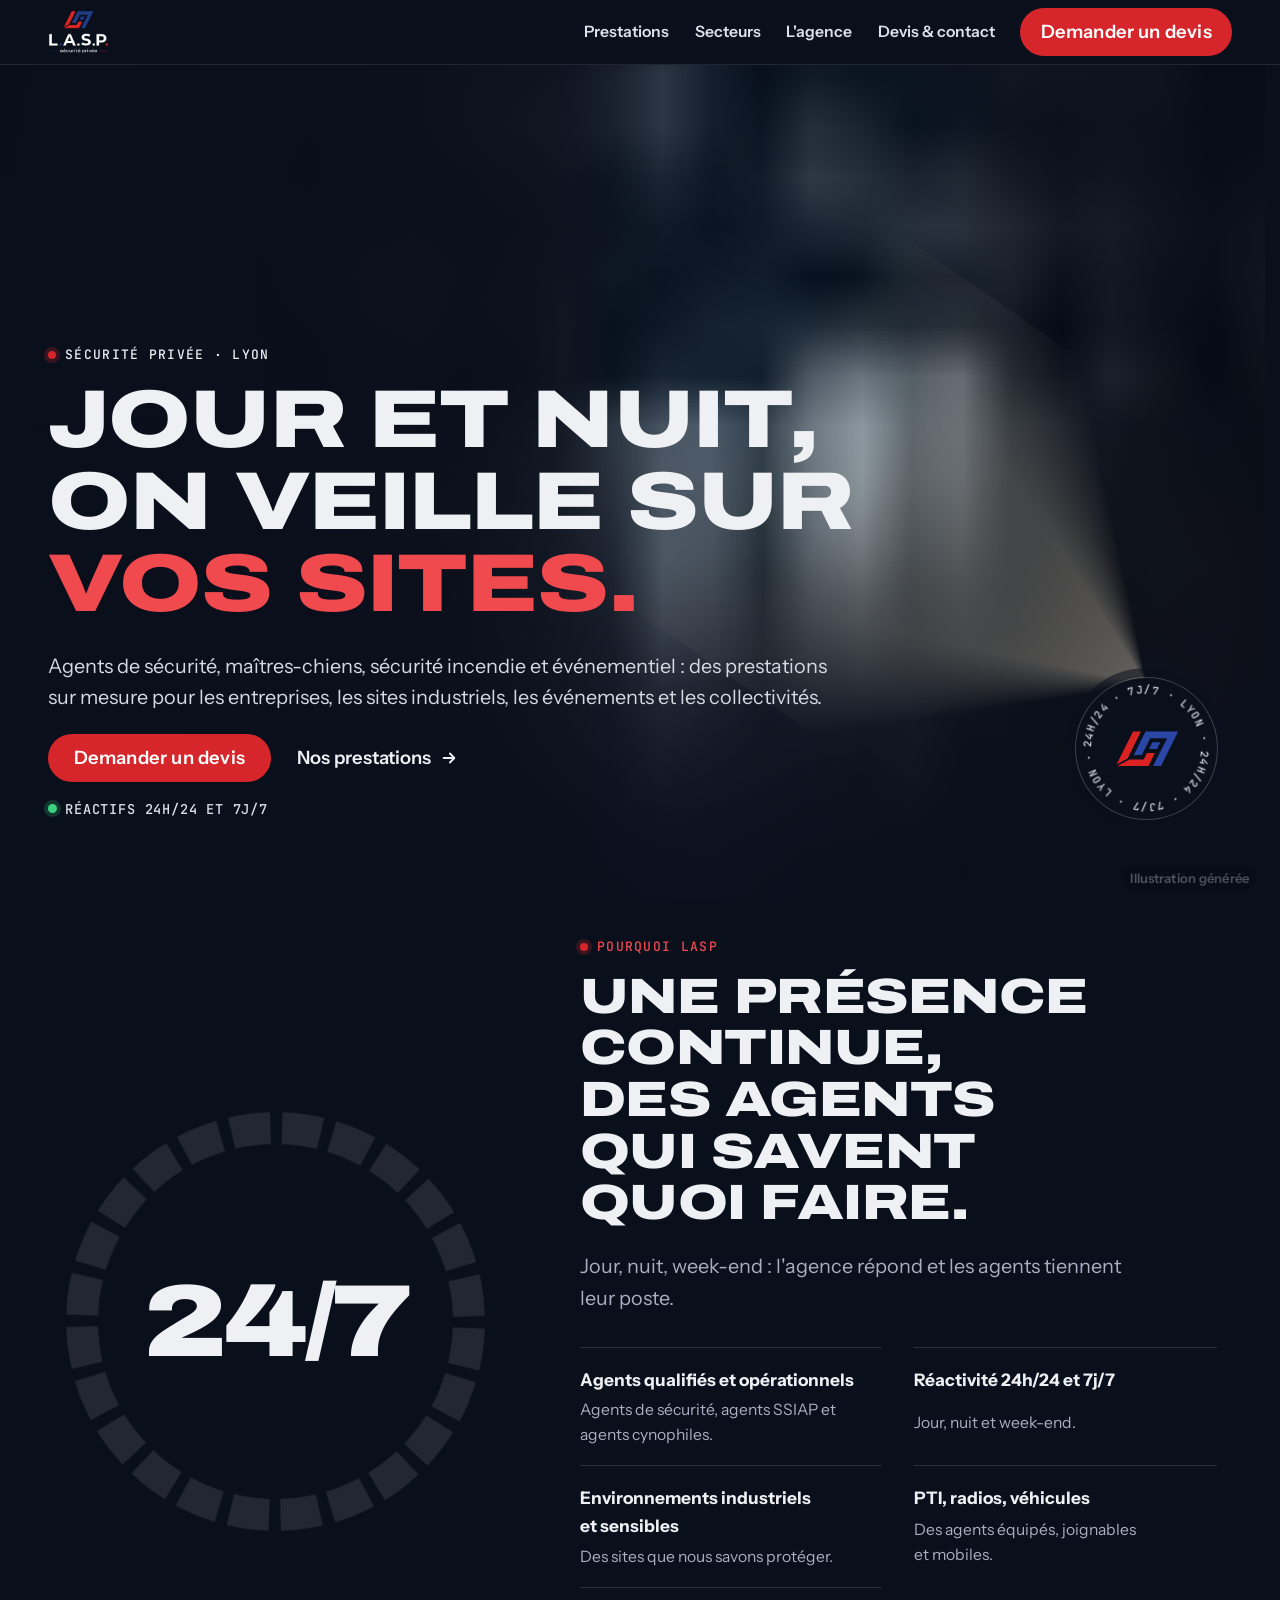
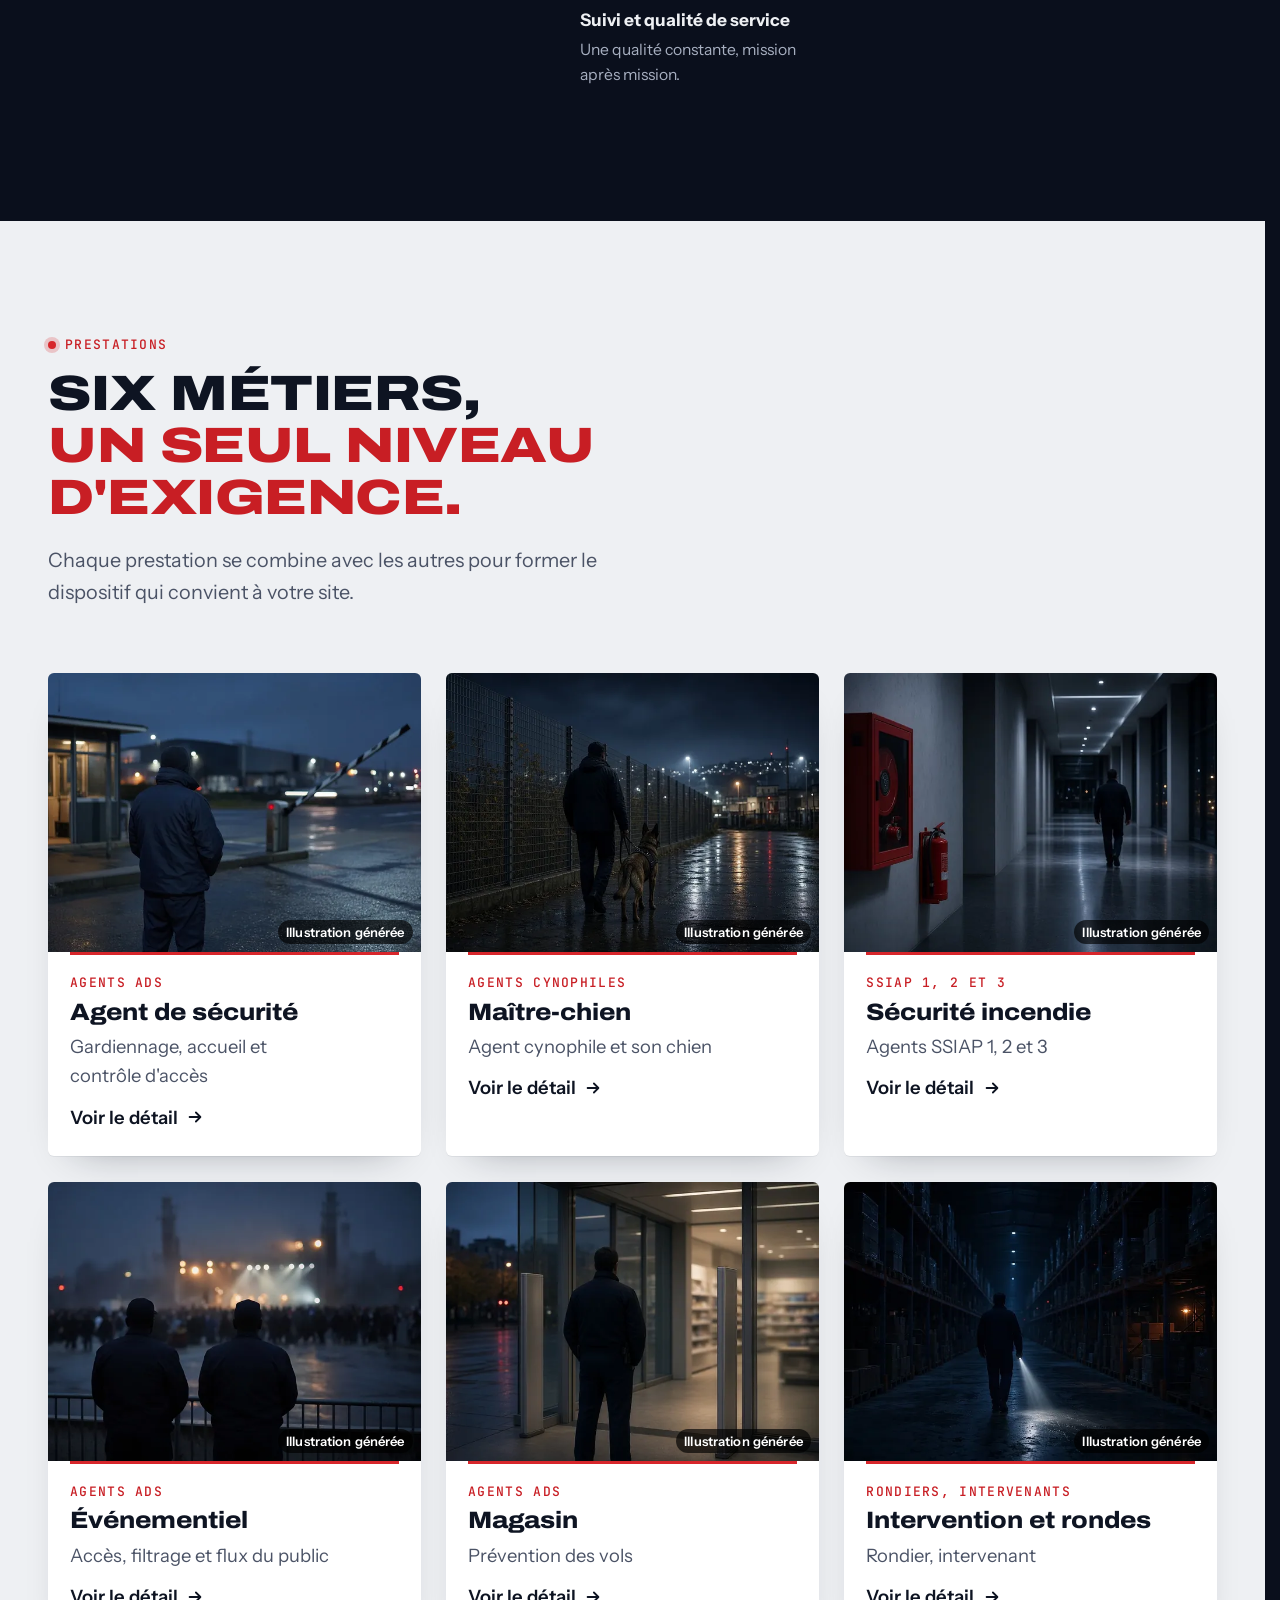
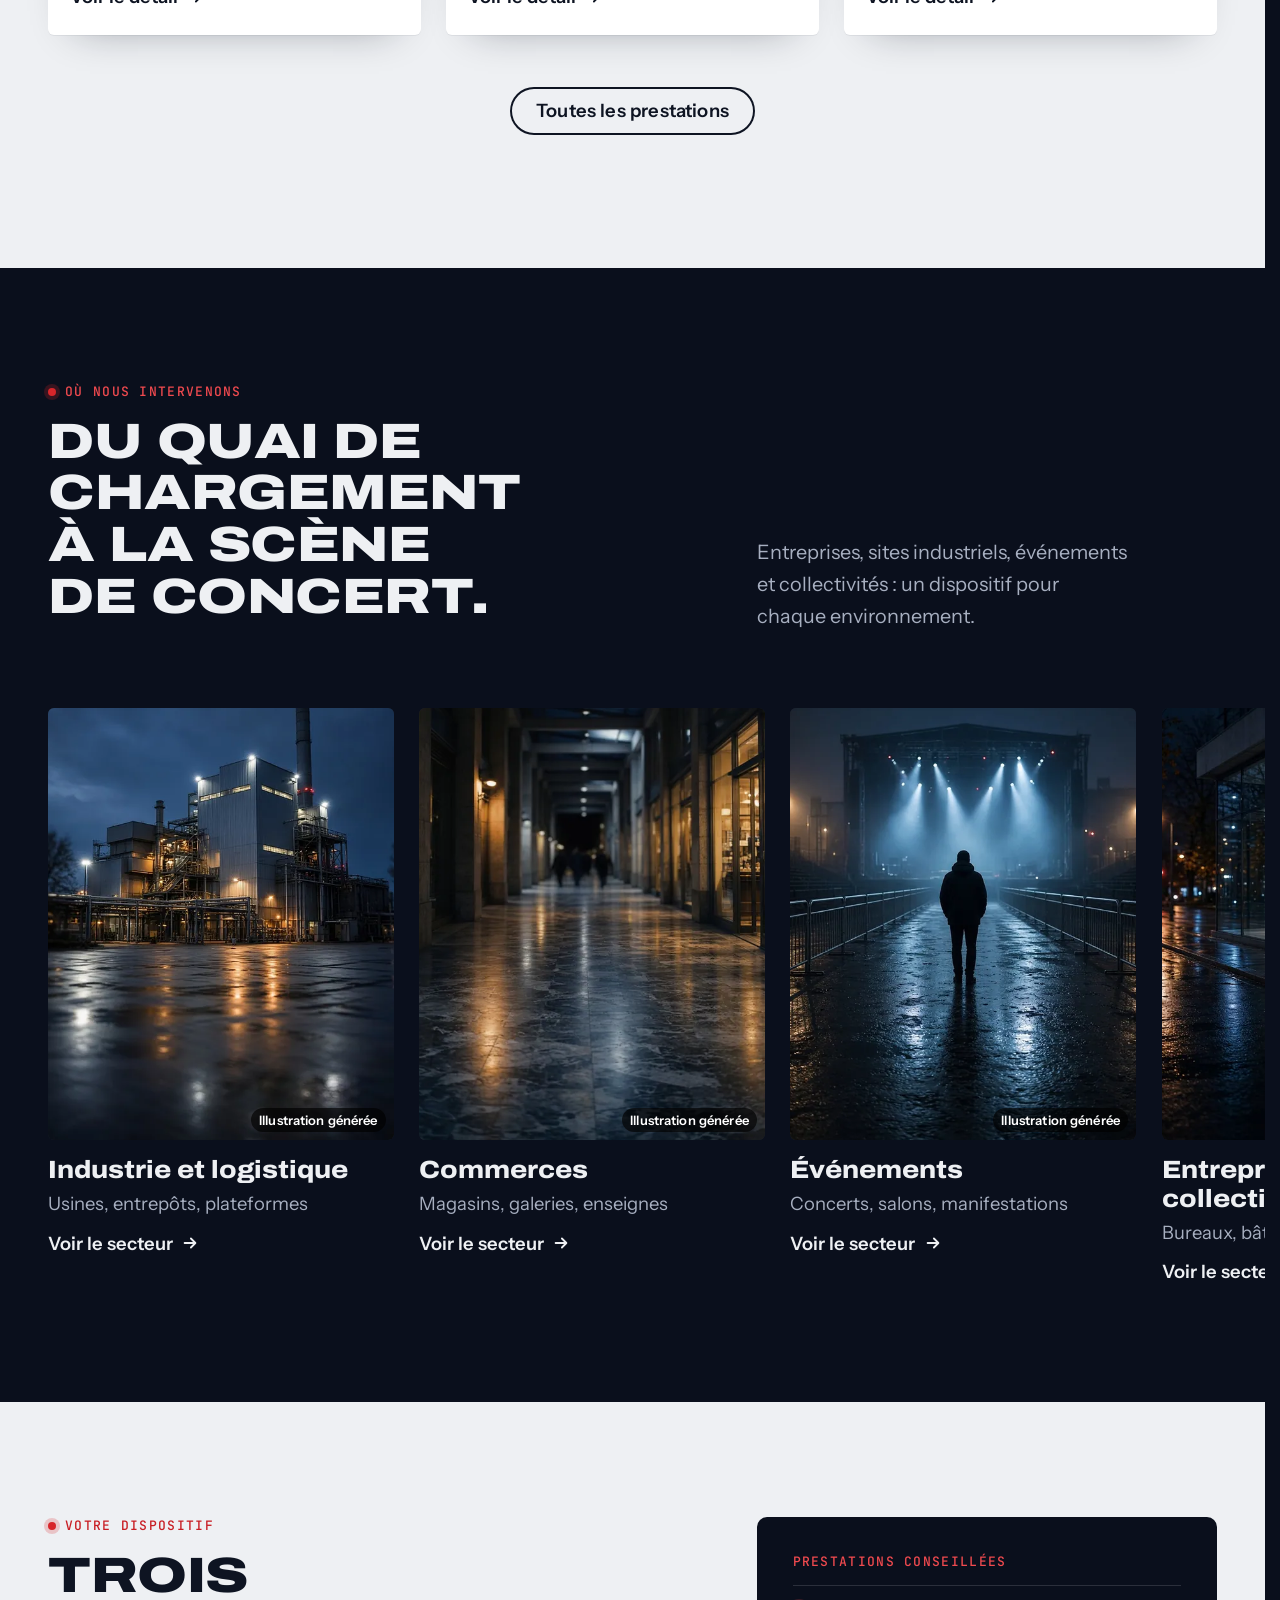
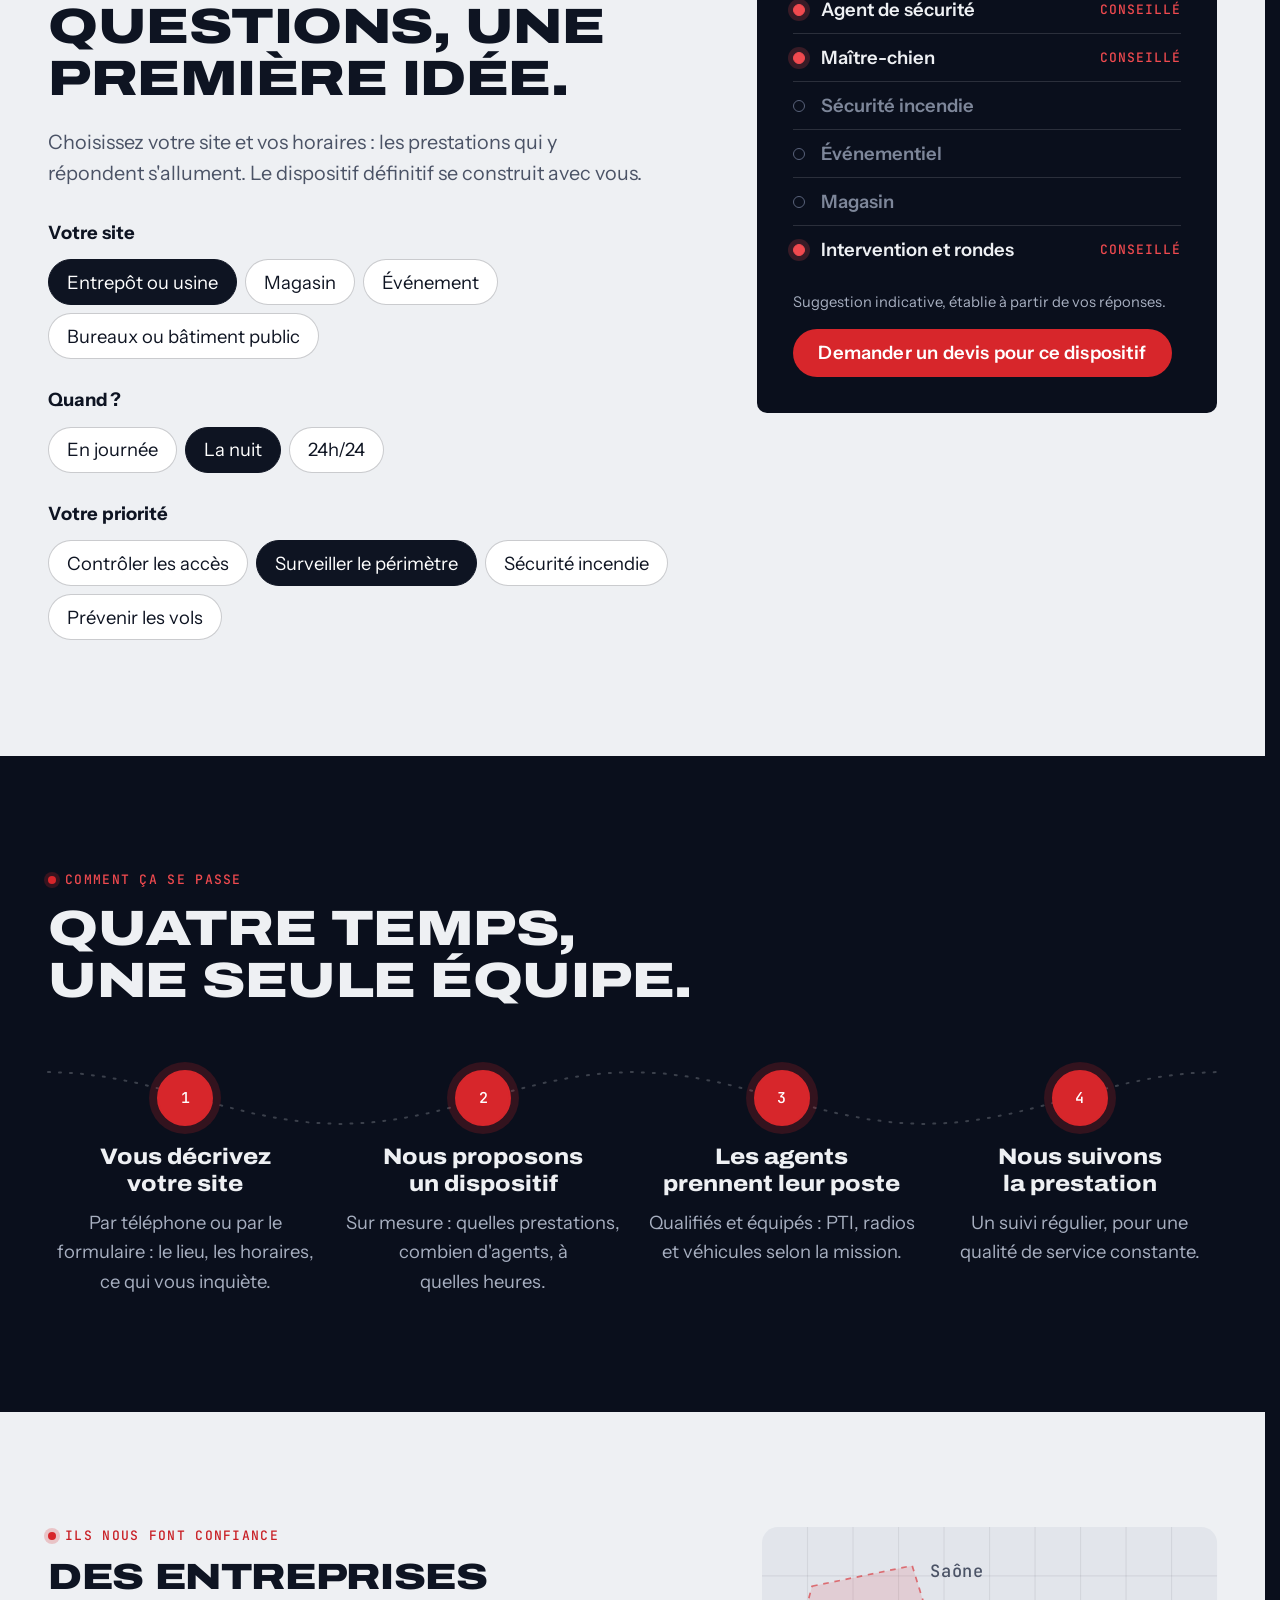
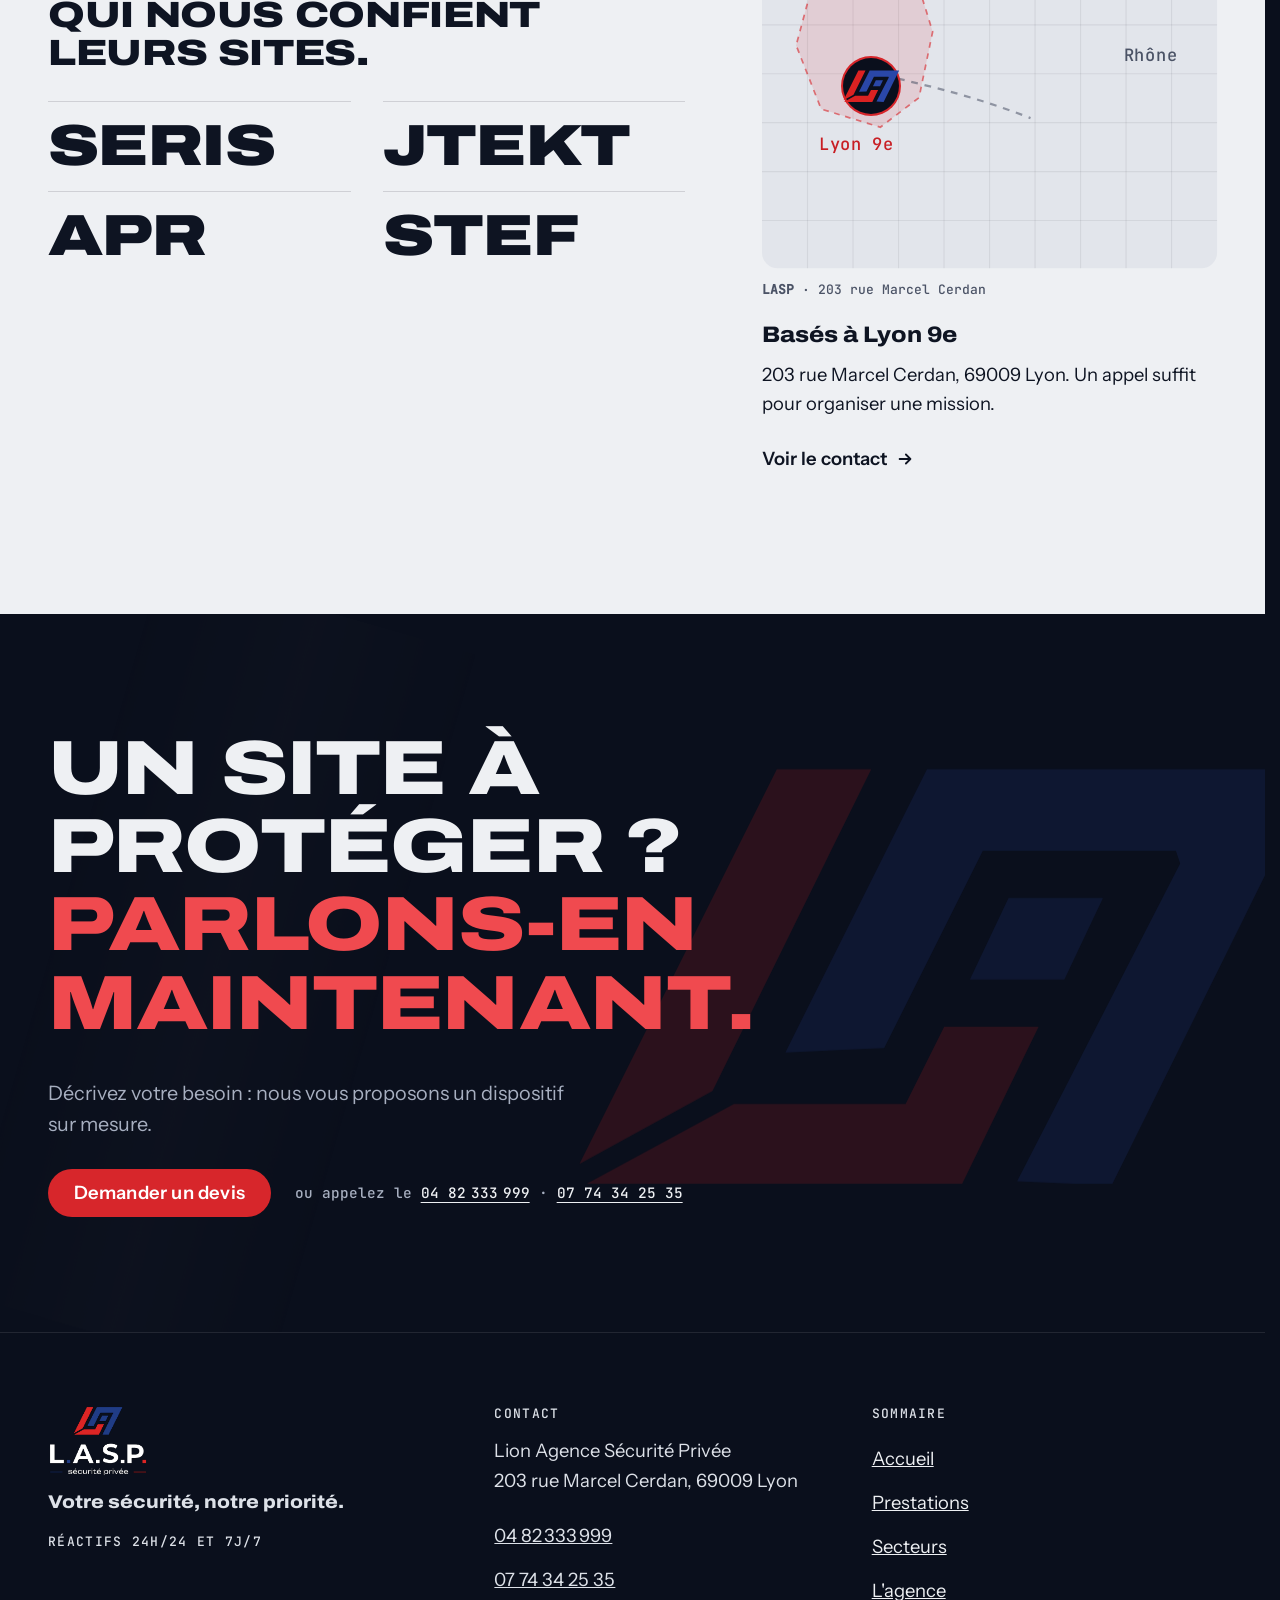
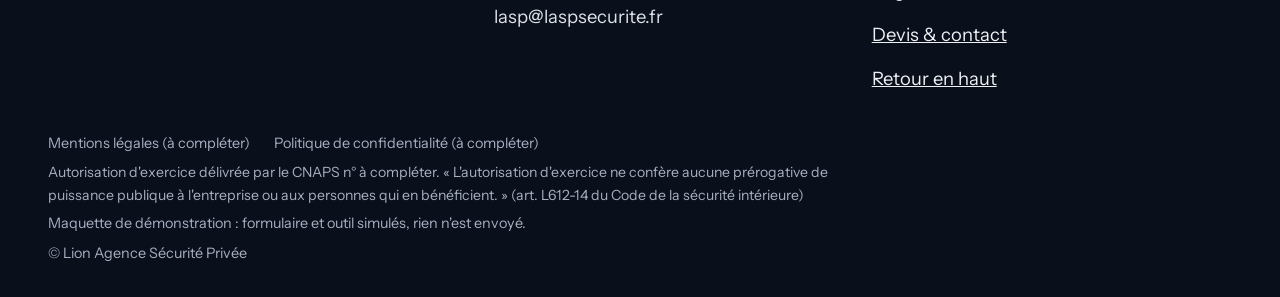
==== index.html @ 8fbbd464 "Maquette LASP Securite v1" ====
<!doctype html>
<html lang="fr" data-v="1">
<head>
<meta charset="utf-8">
<meta name="viewport" content="width=device-width, initial-scale=1, viewport-fit=cover">
<title>LASP Sécurité · Sécurité privée à Lyon, 24h/24</title>
<meta name="description" content="Lion Agence Sécurité Privée : agents de sécurité, maîtres-chiens, sécurité incendie SSIAP, événementiel, magasins, rondes et interventions à Lyon, 24h/24 et 7j/7.">
<meta name="robots" content="noindex, nofollow">
<link rel="canonical" href="https://lasp-securite-maquette.vercel.app/">
<style>:root{--fond:#0A0F1C;--texte:#EEF0F3;--voile-fond:#0A0F1C;--ouverture-fond:#0A0F1C;--menu-fond:#0A0F1C}:root { --entete-h: 72px; --barres-h: 0px; } html { background: var(--fond); color: var(--texte); scrollbar-gutter: stable; } body { margin: 0; background: var(--fond); } html.js:not(.secours):not([data-arrivee="retour"]) [data-anime] { opacity: 0; } html.js:not(.secours):not([data-arrivee="retour"]) [data-anime].vu { opacity: 1; } [data-voile] { position: fixed; inset: 0; z-index: 900; background: var(--voile-fond); transform: translateY(100%); visibility: hidden; pointer-events: none; } html[data-arrivee="voile"]:not(.voile-leve):not(.secours) [data-voile] { transform: none; visibility: visible; } html.secours [data-voile] { visibility: hidden !important; } .ouverture-panneau { position: fixed; inset: 0; z-index: 850; display: none; place-content: center; justify-items: center; background: var(--ouverture-fond, var(--voile-fond)); color: var(--fond); text-align: center; } html.js[data-arrivee="intro"]:not(.secours):not(.intro-finie) .ouverture-panneau { display: grid; } html.defilement-bloque, html.defilement-bloque body, html.js[data-arrivee="intro"]:not(.secours):not(.intro-finie), html.js[data-arrivee="intro"]:not(.secours):not(.intro-finie) body, html[data-arrivee="voile"]:not(.voile-leve):not(.secours), html[data-arrivee="voile"]:not(.voile-leve):not(.secours) body { overflow: hidden; } html.js[data-arrivee="intro"]:not(.secours):not(.intro-finie) { background-color: var(--ouverture-fond, var(--voile-fond)); } html[data-arrivee="voile"]:not(.voile-leve):not(.secours) { background-color: var(--voile-fond); }</style>
<script>(function () {
var d = document.documentElement, ss = null, ls = null;
try { ss = window.sessionStorage; ls = window.localStorage; } catch (e) {}
d.classList.add('js');
var nav = performance.getEntriesByType ? performance.getEntriesByType('navigation')[0] : null;
var type = nav ? nav.type : 'navigate';
var depart = null;
try { depart = JSON.parse(ss.getItem('socle:depart') || 'null'); ss.removeItem('socle:depart'); } catch (e) {}
if (depart && !(Date.now() - depart.t < 15000)) depart = null;
var mode = type === 'back_forward' ? 'retour' : type === 'reload' ? 'intro' : depart ? 'voile' : 'intro';
d.setAttribute('data-arrivee', mode);
if (mode === 'voile' && depart.couleur) d.style.setProperty('--voile-fond', depart.couleur);
if (type === 'reload' && 'scrollRestoration' in history) {
history.scrollRestoration = 'manual';
}
try {
var choisie = ls && ls.getItem('socle:langue');
var langue = (d.lang || '').slice(0, 2);
if (choisie && choisie !== langue && type === 'navigate' && !depart) {
var alt = document.querySelector('link[rel="alternate"][hreflang="' + choisie + '"]');
if (alt) location.replace(new URL(alt.href).pathname + location.search + location.hash);
}
} catch (e) {}
setTimeout(function () { if (!d.classList.contains('demarre')) d.classList.add('secours'); }, 2000);
})();</script>
<link rel="preload" href="/assets/fonts/archivo-titres.woff2" as="font" type="font/woff2" crossorigin>
<link rel="preload" href="/assets/fonts/instrument-sans.woff2" as="font" type="font/woff2" crossorigin>
<link rel="stylesheet" href="/assets/css/socle.css?v=1">
<link rel="stylesheet" href="/assets/css/site.css?v=1">
<link rel="modulepreload" href="/assets/js/site.js?v=1">
<link rel="modulepreload" href="/assets/js/socle/index.js?v=1">
<script src="/assets/vendor/gsap.min.js" defer></script>
<script src="/assets/vendor/ScrollTrigger.min.js" defer></script>
<script src="/assets/vendor/SplitText.min.js" defer></script>
<script type="module" src="/assets/js/site.js?v=1"></script>
<meta name="theme-color" content="#0A0F1C">
<link rel="icon" href="/assets/images/favicon.svg" type="image/svg+xml">
<link rel="apple-touch-icon" href="/assets/images/apple-touch-icon.png">
<meta property="og:type" content="website">
<meta property="og:site_name" content="LASP Sécurité">
<meta property="og:locale" content="fr_FR">
<meta property="og:title" content="LASP Sécurité · Sécurité privée à Lyon, 24h/24">
<meta property="og:description" content="Lion Agence Sécurité Privée : agents de sécurité, maîtres-chiens, sécurité incendie SSIAP, événementiel, magasins, rondes et interventions à Lyon, 24h/24 et 7j/7.">
<meta property="og:url" content="https://lasp-securite-maquette.vercel.app/">
<meta property="og:image" content="https://lasp-securite-maquette.vercel.app/assets/partage/accueil-fr.jpg">
<meta property="og:image:width" content="1200">
<meta property="og:image:height" content="630">
<meta property="og:image:alt" content="LASP Sécurité : jour et nuit, on veille sur vos sites">
<meta name="twitter:card" content="summary_large_image">
<script type="application/ld+json">{"@context":"https://schema.org","@type":"LocalBusiness","additionalType":"https://schema.org/ProfessionalService","name":"Lion Agence Sécurité Privée (LASP)","url":"https://lasp-securite-maquette.vercel.app/","telephone":["+33482333999","+33774342535"],"email":"lasp@laspsecurite.fr","address":{"@type":"PostalAddress","streetAddress":"203 rue Marcel Cerdan","postalCode":"69009","addressLocality":"Lyon","addressCountry":"FR"},"areaServed":"Lyon","slogan":"Votre sécurité, notre priorité.","description":"Sécurité privée à Lyon : agents de sécurité, maîtres-chiens, sécurité incendie SSIAP, événementiel, prévention des vols en magasin, rondes et interventions, 24h/24 et 7j/7."}</script>
</head>
<body id="haut">
<div data-voile data-forme="iris" aria-hidden="true"><div class="voile-contenu"><svg class="monogramme voile-mono" viewBox="0 0 173 98" aria-hidden="true" focusable="false"><path class="mono-l" fill="#DB2222" d="M108.5 61.5 L86.5 61.5 L77.5 79.5 L37.5 79.5 L2.5 98.5 L90.5 98.5 Z M69.5 1.5 L47.5 1.5 L1.5 93.5 L32.5 76.5 Z"/><path class="mono-a" fill="#2A47A8" d="M101.5 31.5 L92.5 50.5 L114.5 50.5 L123.5 31.5 Z M173.5 1.5 L82.5 1.5 L49.5 67.5 L72.5 66.5 L95.5 20.5 L140.5 20.5 L141.5 23.5 L103.5 97.5 L125.5 98.5 Z"/></svg><span data-voile-libelle>Accueil</span></div></div>
<div class="ouverture-panneau" data-ouverture aria-hidden="true">
  <div class="ouverture-objet" data-ouverture-objet><svg class="monogramme ouverture-mono" viewBox="0 0 173 98" aria-hidden="true" focusable="false"><path class="mono-l" fill="#DB2222" d="M108.5 61.5 L86.5 61.5 L77.5 79.5 L37.5 79.5 L2.5 98.5 L90.5 98.5 Z M69.5 1.5 L47.5 1.5 L1.5 93.5 L32.5 76.5 Z"/><path class="mono-a" fill="#2A47A8" d="M101.5 31.5 L92.5 50.5 L114.5 50.5 L123.5 31.5 Z M173.5 1.5 L82.5 1.5 L49.5 67.5 L72.5 66.5 L95.5 20.5 L140.5 20.5 L141.5 23.5 L103.5 97.5 L125.5 98.5 Z"/></svg></div>
  <span class="ouverture-trait"></span>
  <p class="ouverture-ligne">Lion Agence Sécurité Privée</p>
</div>
<a class="evitement" href="#contenu">Aller au contenu</a>
<header data-entete>
  <div class="entete-rangee">
    <a class="entete-logo" href="/" data-libelle="Accueil" aria-current="page">
      <img src="/assets/images/logo-lasp.png" alt="" width="61" height="44"><span class="visuellement-cache">LASP Sécurité, retour à l&#39;accueil</span>
    </a>
    <nav data-nav aria-label="Navigation principale">
      <ul><li><a href="/prestations" data-libelle="Prestations">Prestations</a></li><li><a href="/secteurs" data-libelle="Secteurs">Secteurs</a></li><li><a href="/agence" data-libelle="L&#39;agence">L&#39;agence</a></li><li><a href="/devis" data-libelle="Devis &amp; contact">Devis &amp; contact</a></li></ul>
    </nav>
    <div class="entete-actions">
      <a class="bouton" href="/devis" data-libelle="Devis &amp; contact">Demander un devis</a>
      <button type="button" data-menu-bouton aria-controls="menu" aria-expanded="false" data-libelle-ouvrir="Menu" data-libelle-fermer="Fermer"><span data-libelle-bouton>Menu</span></button>
      <a class="menu-sansjs" href="#menu" data-menu-lien>Menu</a>
    </div>
  </div>
</header>
<script>/* Avant le premier affichage : rangées de la navigation (même règle que ajusterNav dans assets/js/socle/entete.js)
   et hauteur réelle de l'en-tête, pour que rien ne saute quand le JavaScript du site prend la main. */
(function () {
  var h = document.documentElement, u = document.querySelector('[data-nav] ul'), e = document.querySelector('[data-entete]');
  if (u) {
    var deborde = function () { return u.scrollWidth > u.clientWidth + 1; }, c = deborde();
    if (c && window.matchMedia('(min-width: 900px)').matches) {
      h.classList.add('nav-deux-rangees'); c = deborde();
      if (c) { h.classList.add('nav-deux-lignes'); var a = u.querySelector('a'); c = !a || u.getBoundingClientRect().height > a.getBoundingClientRect().height * 2.5; }
      if (c) h.classList.remove('nav-deux-rangees', 'nav-deux-lignes');
    }
    if (c) h.classList.add('nav-compacte');
  }
  if (e) h.style.setProperty('--entete-h', Math.round(e.getBoundingClientRect().height) + 'px');
})();</script>
<span id="menu-ferme" aria-hidden="true"></span>
<div id="menu" data-menu role="dialog" aria-modal="true" aria-label="Menu">
  <p class="menu-sansjs-fermer"><a href="#menu-ferme">Fermer</a></p>
  <ul><li style="--i:0"><a href="/" class="menu-lien" data-libelle="Accueil" aria-current="page">Accueil</a></li><li style="--i:1"><a href="/prestations" class="menu-lien" data-libelle="Prestations">Prestations</a></li><li style="--i:2"><a href="/secteurs" class="menu-lien" data-libelle="Secteurs">Secteurs</a></li><li style="--i:3"><a href="/agence" class="menu-lien" data-libelle="L&#39;agence">L&#39;agence</a></li><li style="--i:4"><a href="/devis" class="menu-lien" data-libelle="Devis &amp; contact">Devis &amp; contact</a></li></ul>
  <p class="menu-tel"><a class="bouton" href="tel:+33482333999">Appeler 04 82 333 999</a> <a class="bouton bouton--contour" href="tel:+33774342535">07 74 34 25 35</a></p>
  <p class="menu-dispo">Réactifs 24h/24 et 7j/7</p>
</div>
<main id="contenu" tabindex="-1">
<section class="hero s-nuit" id="debut" data-plein-ecran>
  <div class="apercu-flou" aria-hidden="true" data-audit-ignorer style="--flou:url([data-uri]);--flou-m:url([data-uri]);--cadrage:64% 55%"></div>
  <figure class="media hero-media" data-grok style="--cadrage:64% 55%;--cadrage-mobile:62% 50%">
  <picture><source media="(max-width: 760px) and (orientation: portrait)" srcset="/assets/images/grok/accueil-ouverture-mobile-640.webp 640w, /assets/images/grok/accueil-ouverture-mobile-1080.webp 1080w" sizes="100vw">
    <img src="/assets/images/grok/accueil-ouverture-1280.webp" srcset="/assets/images/grok/accueil-ouverture-640.webp 640w, /assets/images/grok/accueil-ouverture-1280.webp 1280w, /assets/images/grok/accueil-ouverture-1920.webp 1920w" sizes="100vw" alt="Cour de chargement d&#39;un entrepôt la nuit, un agent au loin" width="1280" height="720" fetchpriority="high" loading="eager" decoding="async">
  </picture><figcaption class="mention-ia">Illustration générée</figcaption>
</figure>
  <div class="hero-nuit" aria-hidden="true" data-audit-ignorer></div>
  <div class="hero-faisceau" aria-hidden="true" data-effet="faisceau" data-souris data-audit-ignorer><span></span></div>
  <div class="conteneur hero-contenu">
    <p class="surtitre hero-surtitre">Sécurité privée · Lyon</p>
    <h1 class="hero-titre" data-anime="gsap"><span class="hero-masque"><span class="hero-ligne">Jour et nuit,</span></span><span class="hero-masque"><span class="hero-ligne">on veille sur</span></span><span class="hero-masque"><span class="hero-ligne"><em>vos sites.</em></span></span></h1>
    <p class="hero-texte masque-ecran-bas" data-anime="gsap">Agents de sécurité, maîtres-chiens, sécurité incendie et événementiel : des prestations sur mesure pour les entreprises, les sites industriels, les événements et les collectivités.</p>
    <div class="hero-actions" data-anime="gsap">
      <a href="/devis#demande" class="bouton" data-libelle="Devis &amp; contact" data-action-principale data-survol="magnetique">Demander un devis</a>
      <a href="/prestations" class="lien-fleche masque-ecran-tres-bas" data-libelle="Prestations">Nos prestations <svg class="fleche" viewBox="0 0 20 20" aria-hidden="true" focusable="false"><path d="M4 10h11M11 5l5 5-5 5" fill="none" stroke="currentColor" stroke-width="2" stroke-linecap="round" stroke-linejoin="round"/></svg></a>
    </div>
    <p class="hero-info" data-info-cle data-anime="gsap"><span class="pastille-live" aria-hidden="true"></span>Réactifs 24h/24 et 7j/7</p>
  </div>
  <div class="sceau" data-iris-centre="disque">
    <svg class="sceau-texte" viewBox="0 0 200 200" aria-hidden="true" focusable="false" data-effet="sceau" data-audit-ignorer>
      <defs><path id="sceau-cercle" d="M100 100 m-78 0 a78 78 0 1 1 156 0 a78 78 0 1 1 -156 0"/></defs>
      <text><textPath href="#sceau-cercle" textLength="482">24h/24 · 7j/7 · Lyon · 24h/24 · 7j/7 · Lyon · </textPath></text>
    </svg>
    <span class="sceau-coeur"><svg class="monogramme sceau-mono" viewBox="0 0 173 98" aria-hidden="true" focusable="false"><path class="mono-l" fill="#DB2222" d="M108.5 61.5 L86.5 61.5 L77.5 79.5 L37.5 79.5 L2.5 98.5 L90.5 98.5 Z M69.5 1.5 L47.5 1.5 L1.5 93.5 L32.5 76.5 Z"/><path class="mono-a" fill="#2A47A8" d="M101.5 31.5 L92.5 50.5 L114.5 50.5 L123.5 31.5 Z M173.5 1.5 L82.5 1.5 L49.5 67.5 L72.5 66.5 L95.5 20.5 L140.5 20.5 L141.5 23.5 L103.5 97.5 L125.5 98.5 Z"/></svg></span>
  </div>
</section>
<section class="engagements s-nuit" id="engagements">
  <div class="conteneur engagements-grille">
    <div class="cadran-bloc" data-visuel>
      <svg class="cadran" viewBox="0 0 200 200" data-effet="cadran" role="img" aria-label="Les 24 heures d&#39;une journée de garde"><path class="cadran-seg" d="M102.76 8.04 A92 92 0 0 1 121.14 10.46 L117.92 24.09 A78 78 0 0 0 102.34 22.04 Z"/><path class="cadran-seg" d="M126.47 11.89 A92 92 0 0 1 143.59 18.98 L136.96 31.31 A78 78 0 0 0 122.44 25.30 Z"/><path class="cadran-seg" d="M148.37 21.74 A92 92 0 0 1 163.07 33.02 L153.48 43.22 A78 78 0 0 0 141.01 33.65 Z"/><path class="cadran-seg" d="M166.98 36.93 A92 92 0 0 1 178.26 51.63 L166.35 58.99 A78 78 0 0 0 156.78 46.52 Z"/><path class="cadran-seg" d="M181.02 56.41 A92 92 0 0 1 188.11 73.53 L174.70 77.56 A78 78 0 0 0 168.69 63.04 Z"/><path class="cadran-seg" d="M189.54 78.86 A92 92 0 0 1 191.96 97.24 L177.96 97.66 A78 78 0 0 0 175.91 82.08 Z"/><path class="cadran-seg" d="M191.96 102.76 A92 92 0 0 1 189.54 121.14 L175.91 117.92 A78 78 0 0 0 177.96 102.34 Z"/><path class="cadran-seg" d="M188.11 126.47 A92 92 0 0 1 181.02 143.59 L168.69 136.96 A78 78 0 0 0 174.70 122.44 Z"/><path class="cadran-seg" d="M178.26 148.37 A92 92 0 0 1 166.98 163.07 L156.78 153.48 A78 78 0 0 0 166.35 141.01 Z"/><path class="cadran-seg" d="M163.07 166.98 A92 92 0 0 1 148.37 178.26 L141.01 166.35 A78 78 0 0 0 153.48 156.78 Z"/><path class="cadran-seg" d="M143.59 181.02 A92 92 0 0 1 126.47 188.11 L122.44 174.70 A78 78 0 0 0 136.96 168.69 Z"/><path class="cadran-seg" d="M121.14 189.54 A92 92 0 0 1 102.76 191.96 L102.34 177.96 A78 78 0 0 0 117.92 175.91 Z"/><path class="cadran-seg" d="M97.24 191.96 A92 92 0 0 1 78.86 189.54 L82.08 175.91 A78 78 0 0 0 97.66 177.96 Z"/><path class="cadran-seg" d="M73.53 188.11 A92 92 0 0 1 56.41 181.02 L63.04 168.69 A78 78 0 0 0 77.56 174.70 Z"/><path class="cadran-seg" d="M51.63 178.26 A92 92 0 0 1 36.93 166.98 L46.52 156.78 A78 78 0 0 0 58.99 166.35 Z"/><path class="cadran-seg" d="M33.02 163.07 A92 92 0 0 1 21.74 148.37 L33.65 141.01 A78 78 0 0 0 43.22 153.48 Z"/><path class="cadran-seg" d="M18.98 143.59 A92 92 0 0 1 11.89 126.47 L25.30 122.44 A78 78 0 0 0 31.31 136.96 Z"/><path class="cadran-seg" d="M10.46 121.14 A92 92 0 0 1 8.04 102.76 L22.04 102.34 A78 78 0 0 0 24.09 117.92 Z"/><path class="cadran-seg" d="M8.04 97.24 A92 92 0 0 1 10.46 78.86 L24.09 82.08 A78 78 0 0 0 22.04 97.66 Z"/><path class="cadran-seg" d="M11.89 73.53 A92 92 0 0 1 18.98 56.41 L31.31 63.04 A78 78 0 0 0 25.30 77.56 Z"/><path class="cadran-seg" d="M21.74 51.63 A92 92 0 0 1 33.02 36.93 L43.22 46.52 A78 78 0 0 0 33.65 58.99 Z"/><path class="cadran-seg" d="M36.93 33.02 A92 92 0 0 1 51.63 21.74 L58.99 33.65 A78 78 0 0 0 46.52 43.22 Z"/><path class="cadran-seg" d="M56.41 18.98 A92 92 0 0 1 73.53 11.89 L77.56 25.30 A78 78 0 0 0 63.04 31.31 Z"/><path class="cadran-seg" d="M78.86 10.46 A92 92 0 0 1 97.24 8.04 L97.66 22.04 A78 78 0 0 0 82.08 24.09 Z"/></svg>
      <p class="cadran-grand" aria-hidden="true">24/7</p>
    </div>
    <div class="engagements-texte">
      <p class="surtitre ">Pourquoi LASP</p>
      <h2 data-anime="lignes">Une présence continue, des agents qui savent quoi faire.</h2>
      <p class="intro" data-anime>Jour, nuit, week-end : l&#39;agence répond et les agents tiennent leur poste.</p>
      <ul class="engagements-liste" data-anime="cascade"><li><strong>Agents qualifiés et opérationnels</strong><span>Agents de sécurité, agents SSIAP et agents cynophiles.</span></li><li><strong>Réactivité 24h/24 et 7j/7</strong><span>Jour, nuit et week-end.</span></li><li><strong>Environnements industriels et sensibles</strong><span>Des sites que nous savons protéger.</span></li><li><strong>PTI, radios, véhicules</strong><span>Des agents équipés, joignables et mobiles.</span></li><li><strong>Suivi et qualité de service</strong><span>Une qualité constante, mission après mission.</span></li></ul>
    </div>
  </div>
</section>
<section class="prestations-accueil s-clair" id="prestations">
  <div class="conteneur">
    <div class="tete-section">
      <p class="surtitre ">Prestations</p>
      <h2 data-anime="lignes">Six métiers,<br><em>un seul niveau d&#39;exigence.</em></h2>
      <p class="intro" data-anime>Chaque prestation se combine avec les autres pour former le dispositif qui convient à votre site.</p>
    </div>
    <ul class="cartes-prestations"><li class="carte-prestation">
      <a href="/prestations#agent" data-libelle="Prestations" class="carte-lien" data-effet="allumage">
        <figure class="media carte-media" data-grok style="--cadrage:55% 50%">
  <picture>
    <img src="/assets/images/grok/prestation-agent-1168.webp" srcset="/assets/images/grok/prestation-agent-640.webp 640w, /assets/images/grok/prestation-agent-1168.webp 1168w" sizes="(max-width: 760px) 100vw, (max-width: 1100px) 50vw, 400px" alt="" width="1168" height="876" loading="lazy" decoding="async">
  </picture><figcaption class="mention-ia">Illustration générée</figcaption>
</figure>
        <span class="carte-corps"><span class="carte-qualif">Agents ADS</span><span class="carte-titre">Agent de sécurité</span><span class="carte-court">Gardiennage, accueil et contrôle d&#39;accès</span><span class="carte-voir">Voir le détail <svg class="fleche" viewBox="0 0 20 20" aria-hidden="true" focusable="false"><path d="M4 10h11M11 5l5 5-5 5" fill="none" stroke="currentColor" stroke-width="2" stroke-linecap="round" stroke-linejoin="round"/></svg></span></span>
      </a>
    </li><li class="carte-prestation">
      <a href="/prestations#maitre-chien" data-libelle="Prestations" class="carte-lien" data-effet="allumage">
        <figure class="media carte-media" data-grok style="--cadrage:50% 55%">
  <picture>
    <img src="/assets/images/grok/prestation-maitre-chien-1168.webp" srcset="/assets/images/grok/prestation-maitre-chien-640.webp 640w, /assets/images/grok/prestation-maitre-chien-1168.webp 1168w" sizes="(max-width: 760px) 100vw, (max-width: 1100px) 50vw, 400px" alt="" width="1168" height="876" loading="lazy" decoding="async">
  </picture><figcaption class="mention-ia">Illustration générée</figcaption>
</figure>
        <span class="carte-corps"><span class="carte-qualif">Agents cynophiles</span><span class="carte-titre">Maître-chien</span><span class="carte-court">Agent cynophile et son chien</span><span class="carte-voir">Voir le détail <svg class="fleche" viewBox="0 0 20 20" aria-hidden="true" focusable="false"><path d="M4 10h11M11 5l5 5-5 5" fill="none" stroke="currentColor" stroke-width="2" stroke-linecap="round" stroke-linejoin="round"/></svg></span></span>
      </a>
    </li><li class="carte-prestation">
      <a href="/prestations#incendie" data-libelle="Prestations" class="carte-lien" data-effet="allumage">
        <figure class="media carte-media" data-grok style="--cadrage:50% 50%">
  <picture>
    <img src="/assets/images/grok/prestation-incendie-1168.webp" srcset="/assets/images/grok/prestation-incendie-640.webp 640w, /assets/images/grok/prestation-incendie-1168.webp 1168w" sizes="(max-width: 760px) 100vw, (max-width: 1100px) 50vw, 400px" alt="" width="1168" height="876" loading="lazy" decoding="async">
  </picture><figcaption class="mention-ia">Illustration générée</figcaption>
</figure>
        <span class="carte-corps"><span class="carte-qualif">SSIAP 1, 2 et 3</span><span class="carte-titre">Sécurité incendie</span><span class="carte-court">Agents SSIAP 1, 2 et 3</span><span class="carte-voir">Voir le détail <svg class="fleche" viewBox="0 0 20 20" aria-hidden="true" focusable="false"><path d="M4 10h11M11 5l5 5-5 5" fill="none" stroke="currentColor" stroke-width="2" stroke-linecap="round" stroke-linejoin="round"/></svg></span></span>
      </a>
    </li><li class="carte-prestation">
      <a href="/prestations#evenementiel" data-libelle="Prestations" class="carte-lien" data-effet="allumage">
        <figure class="media carte-media" data-grok style="--cadrage:50% 50%">
  <picture>
    <img src="/assets/images/grok/prestation-evenementiel-1168.webp" srcset="/assets/images/grok/prestation-evenementiel-640.webp 640w, /assets/images/grok/prestation-evenementiel-1168.webp 1168w" sizes="(max-width: 760px) 100vw, (max-width: 1100px) 50vw, 400px" alt="" width="1168" height="876" loading="lazy" decoding="async">
  </picture><figcaption class="mention-ia">Illustration générée</figcaption>
</figure>
        <span class="carte-corps"><span class="carte-qualif">Agents ADS</span><span class="carte-titre">Événementiel</span><span class="carte-court">Accès, filtrage et flux du public</span><span class="carte-voir">Voir le détail <svg class="fleche" viewBox="0 0 20 20" aria-hidden="true" focusable="false"><path d="M4 10h11M11 5l5 5-5 5" fill="none" stroke="currentColor" stroke-width="2" stroke-linecap="round" stroke-linejoin="round"/></svg></span></span>
      </a>
    </li><li class="carte-prestation">
      <a href="/prestations#magasin" data-libelle="Prestations" class="carte-lien" data-effet="allumage">
        <figure class="media carte-media" data-grok style="--cadrage:50% 50%">
  <picture>
    <img src="/assets/images/grok/prestation-magasin-1168.webp" srcset="/assets/images/grok/prestation-magasin-640.webp 640w, /assets/images/grok/prestation-magasin-1168.webp 1168w" sizes="(max-width: 760px) 100vw, (max-width: 1100px) 50vw, 400px" alt="" width="1168" height="876" loading="lazy" decoding="async">
  </picture><figcaption class="mention-ia">Illustration générée</figcaption>
</figure>
        <span class="carte-corps"><span class="carte-qualif">Agents ADS</span><span class="carte-titre">Magasin</span><span class="carte-court">Prévention des vols</span><span class="carte-voir">Voir le détail <svg class="fleche" viewBox="0 0 20 20" aria-hidden="true" focusable="false"><path d="M4 10h11M11 5l5 5-5 5" fill="none" stroke="currentColor" stroke-width="2" stroke-linecap="round" stroke-linejoin="round"/></svg></span></span>
      </a>
    </li><li class="carte-prestation">
      <a href="/prestations#rondes" data-libelle="Prestations" class="carte-lien" data-effet="allumage">
        <figure class="media carte-media" data-grok style="--cadrage:50% 50%">
  <picture>
    <img src="/assets/images/grok/prestation-rondier-1168.webp" srcset="/assets/images/grok/prestation-rondier-640.webp 640w, /assets/images/grok/prestation-rondier-1168.webp 1168w" sizes="(max-width: 760px) 100vw, (max-width: 1100px) 50vw, 400px" alt="" width="1168" height="876" loading="lazy" decoding="async">
  </picture><figcaption class="mention-ia">Illustration générée</figcaption>
</figure>
        <span class="carte-corps"><span class="carte-qualif">Rondiers, intervenants</span><span class="carte-titre">Intervention et rondes</span><span class="carte-court">Rondier, intervenant</span><span class="carte-voir">Voir le détail <svg class="fleche" viewBox="0 0 20 20" aria-hidden="true" focusable="false"><path d="M4 10h11M11 5l5 5-5 5" fill="none" stroke="currentColor" stroke-width="2" stroke-linecap="round" stroke-linejoin="round"/></svg></span></span>
      </a>
    </li></ul>
    <p class="centre" data-anime><a href="/prestations" class="bouton bouton--contour" data-libelle="Prestations">Toutes les prestations</a></p>
  </div>
</section>
<section class="secteurs-accueil s-nuit" id="secteurs">
  <div class="conteneur tete-section tete-section--ligne">
    <div>
      <p class="surtitre ">Où nous intervenons</p>
      <h2 data-anime="lignes">Du quai de chargement à la scène de concert.</h2>
    </div>
    <p class="intro" data-anime>Entreprises, sites industriels, événements et collectivités : un dispositif pour chaque environnement.</p>
  </div>
  <div class="rangee-fenetre" tabindex="0" role="region" aria-label="Secteurs, défilement horizontal">
    <ul class="rangee" data-galerie data-effet="rangee"><li class="carte-secteur">
      <a href="/secteurs#industrie" data-libelle="Secteurs">
        <figure class="media secteur-media" data-grok data-fx="parallaxe" data-fx-force="8" style="--cadrage:50% 50%">
  <picture>
    <img src="/assets/images/grok/secteur-industrie-1600.webp" srcset="/assets/images/grok/secteur-industrie-640.webp 640w, /assets/images/grok/secteur-industrie-1024.webp 1024w, /assets/images/grok/secteur-industrie-1600.webp 1600w" sizes="(max-width: 760px) 78vw, 30vw" alt="" width="1600" height="2000" loading="lazy" decoding="async">
  </picture><figcaption class="mention-ia">Illustration générée</figcaption>
</figure>
        <span class="secteur-corps"><span class="secteur-titre">Industrie et logistique</span><span class="secteur-court">Usines, entrepôts, plateformes</span><span class="carte-voir">Voir le secteur <svg class="fleche" viewBox="0 0 20 20" aria-hidden="true" focusable="false"><path d="M4 10h11M11 5l5 5-5 5" fill="none" stroke="currentColor" stroke-width="2" stroke-linecap="round" stroke-linejoin="round"/></svg></span></span>
      </a>
    </li><li class="carte-secteur">
      <a href="/secteurs#commerces" data-libelle="Secteurs">
        <figure class="media secteur-media" data-grok data-fx="parallaxe" data-fx-force="8" style="--cadrage:50% 50%">
  <picture>
    <img src="/assets/images/grok/secteur-commerce-1600.webp" srcset="/assets/images/grok/secteur-commerce-640.webp 640w, /assets/images/grok/secteur-commerce-1024.webp 1024w, /assets/images/grok/secteur-commerce-1600.webp 1600w" sizes="(max-width: 760px) 78vw, 30vw" alt="" width="1600" height="2000" loading="lazy" decoding="async">
  </picture><figcaption class="mention-ia">Illustration générée</figcaption>
</figure>
        <span class="secteur-corps"><span class="secteur-titre">Commerces</span><span class="secteur-court">Magasins, galeries, enseignes</span><span class="carte-voir">Voir le secteur <svg class="fleche" viewBox="0 0 20 20" aria-hidden="true" focusable="false"><path d="M4 10h11M11 5l5 5-5 5" fill="none" stroke="currentColor" stroke-width="2" stroke-linecap="round" stroke-linejoin="round"/></svg></span></span>
      </a>
    </li><li class="carte-secteur">
      <a href="/secteurs#evenements" data-libelle="Secteurs">
        <figure class="media secteur-media" data-grok data-fx="parallaxe" data-fx-force="8" style="--cadrage:50% 50%">
  <picture>
    <img src="/assets/images/grok/secteur-evenement-1600.webp" srcset="/assets/images/grok/secteur-evenement-640.webp 640w, /assets/images/grok/secteur-evenement-1024.webp 1024w, /assets/images/grok/secteur-evenement-1600.webp 1600w" sizes="(max-width: 760px) 78vw, 30vw" alt="" width="1600" height="2000" loading="lazy" decoding="async">
  </picture><figcaption class="mention-ia">Illustration générée</figcaption>
</figure>
        <span class="secteur-corps"><span class="secteur-titre">Événements</span><span class="secteur-court">Concerts, salons, manifestations</span><span class="carte-voir">Voir le secteur <svg class="fleche" viewBox="0 0 20 20" aria-hidden="true" focusable="false"><path d="M4 10h11M11 5l5 5-5 5" fill="none" stroke="currentColor" stroke-width="2" stroke-linecap="round" stroke-linejoin="round"/></svg></span></span>
      </a>
    </li><li class="carte-secteur">
      <a href="/secteurs#entreprises" data-libelle="Secteurs">
        <figure class="media secteur-media" data-grok data-fx="parallaxe" data-fx-force="8" style="--cadrage:50% 50%">
  <picture>
    <img src="/assets/images/grok/secteur-entreprise-1600.webp" srcset="/assets/images/grok/secteur-entreprise-640.webp 640w, /assets/images/grok/secteur-entreprise-1024.webp 1024w, /assets/images/grok/secteur-entreprise-1600.webp 1600w" sizes="(max-width: 760px) 78vw, 30vw" alt="" width="1600" height="2000" loading="lazy" decoding="async">
  </picture><figcaption class="mention-ia">Illustration générée</figcaption>
</figure>
        <span class="secteur-corps"><span class="secteur-titre">Entreprises et collectivités</span><span class="secteur-court">Bureaux, bâtiments, sites sensibles</span><span class="carte-voir">Voir le secteur <svg class="fleche" viewBox="0 0 20 20" aria-hidden="true" focusable="false"><path d="M4 10h11M11 5l5 5-5 5" fill="none" stroke="currentColor" stroke-width="2" stroke-linecap="round" stroke-linejoin="round"/></svg></span></span>
      </a>
    </li></ul>
  </div>
</section>
<section class="dispositif s-clair" id="dispositif">
  <div class="conteneur dispositif-grille">
    <div class="dispositif-questions">
      <p class="surtitre ">Votre dispositif</p>
      <h2 data-anime="lignes">Trois questions, une première idée.</h2>
      <p class="intro" data-anime>Choisissez votre site et vos horaires : les prestations qui y répondent s&#39;allument. Le dispositif définitif se construit avec vous.</p>
      <form class="dispositif-form" data-dispositif action="/devis#demande" method="get">
        <fieldset><legend>Votre site</legend><div class="puces"><label class="puce"><input type="radio" name="site" value="industrie" checked><span>Entrepôt ou usine</span></label><label class="puce"><input type="radio" name="site" value="commerces"><span>Magasin</span></label><label class="puce"><input type="radio" name="site" value="evenements"><span>Événement</span></label><label class="puce"><input type="radio" name="site" value="entreprises"><span>Bureaux ou bâtiment public</span></label></div></fieldset>
        <fieldset><legend>Quand ?</legend><div class="puces"><label class="puce"><input type="radio" name="plage" value="jour"><span>En journée</span></label><label class="puce"><input type="radio" name="plage" value="nuit" checked><span>La nuit</span></label><label class="puce"><input type="radio" name="plage" value="continu"><span>24h/24</span></label></div></fieldset>
        <fieldset><legend>Votre priorité</legend><div class="puces"><label class="puce"><input type="radio" name="priorite" value="acces"><span>Contrôler les accès</span></label><label class="puce"><input type="radio" name="priorite" value="perimetre" checked><span>Surveiller le périmètre</span></label><label class="puce"><input type="radio" name="priorite" value="incendie"><span>Sécurité incendie</span></label><label class="puce"><input type="radio" name="priorite" value="vols"><span>Prévenir les vols</span></label></div></fieldset>
      </form>
    </div>
    <div class="dispositif-resultat" data-visuel data-effet="dispositif">
      <p class="dispositif-titre">Prestations conseillées</p>
      <ul class="dispositif-liste" aria-live="polite"><li data-prestation="agent"><span class="voyant" aria-hidden="true"></span><span class="dl-titre">Agent de sécurité</span><span class="dl-etat"></span></li><li data-prestation="maitre-chien"><span class="voyant" aria-hidden="true"></span><span class="dl-titre">Maître-chien</span><span class="dl-etat"></span></li><li data-prestation="incendie"><span class="voyant" aria-hidden="true"></span><span class="dl-titre">Sécurité incendie</span><span class="dl-etat"></span></li><li data-prestation="evenementiel"><span class="voyant" aria-hidden="true"></span><span class="dl-titre">Événementiel</span><span class="dl-etat"></span></li><li data-prestation="magasin"><span class="voyant" aria-hidden="true"></span><span class="dl-titre">Magasin</span><span class="dl-etat"></span></li><li data-prestation="rondes"><span class="voyant" aria-hidden="true"></span><span class="dl-titre">Intervention et rondes</span><span class="dl-etat"></span></li></ul>
      <p class="dispositif-note">Suggestion indicative, établie à partir de vos réponses.</p>
      <a class="bouton" href="/devis#demande" data-libelle="Devis &amp; contact" data-dispositif-lien>Demander un devis pour ce dispositif</a>
    </div>
  </div>
</section>
<section class="etapes s-nuit" id="etapes">
  <div class="conteneur">
    <div class="tete-section">
      <p class="surtitre ">Comment ça se passe</p>
      <h2 data-anime="lignes">Quatre temps, une seule équipe.</h2>
    </div>
    <div class="ronde" data-effet="pointage">
      <svg class="ronde-trace" viewBox="0 0 1000 120" preserveAspectRatio="none" aria-hidden="true" data-visuel><path class="ronde-base" d="M0 34.0 L25 35.3 L50 39.0 L75 44.7 L100 52.0 L125 60.0 L150 68.0 L175 75.3 L200 81.0 L225 84.7 L250 86.0 L275 84.7 L300 81.0 L325 75.3 L350 68.0 L375 60.0 L400 52.0 L425 44.7 L450 39.0 L475 35.3 L500 34.0 L525 35.3 L550 39.0 L575 44.7 L600 52.0 L625 60.0 L650 68.0 L675 75.3 L700 81.0 L725 84.7 L750 86.0 L775 84.7 L800 81.0 L825 75.3 L850 68.0 L875 60.0 L900 52.0 L925 44.7 L950 39.0 L975 35.3 L1000 34.0"/><path class="ronde-progres" d="M0 34.0 L25 35.3 L50 39.0 L75 44.7 L100 52.0 L125 60.0 L150 68.0 L175 75.3 L200 81.0 L225 84.7 L250 86.0 L275 84.7 L300 81.0 L325 75.3 L350 68.0 L375 60.0 L400 52.0 L425 44.7 L450 39.0 L475 35.3 L500 34.0 L525 35.3 L550 39.0 L575 44.7 L600 52.0 L625 60.0 L650 68.0 L675 75.3 L700 81.0 L725 84.7 L750 86.0 L775 84.7 L800 81.0 L825 75.3 L850 68.0 L875 60.0 L900 52.0 L925 44.7 L950 39.0 L975 35.3 L1000 34.0" pathLength="1"/></svg>
      <ol class="ronde-points" data-visuel><li class="ronde-point" style="--i:0"><span class="ronde-pastille" aria-hidden="true"><span>1</span></span><h3>Vous décrivez votre site</h3><p>Par téléphone ou par le formulaire : le lieu, les horaires, ce qui vous inquiète.</p></li><li class="ronde-point" style="--i:1"><span class="ronde-pastille" aria-hidden="true"><span>2</span></span><h3>Nous proposons un dispositif</h3><p>Sur mesure : quelles prestations, combien d&#39;agents, à quelles heures.</p></li><li class="ronde-point" style="--i:2"><span class="ronde-pastille" aria-hidden="true"><span>3</span></span><h3>Les agents prennent leur poste</h3><p>Qualifiés et équipés : PTI, radios et véhicules selon la mission.</p></li><li class="ronde-point" style="--i:3"><span class="ronde-pastille" aria-hidden="true"><span>4</span></span><h3>Nous suivons la prestation</h3><p>Un suivi régulier, pour une qualité de service constante.</p></li></ol>
    </div>
  </div>
</section>
<section class="confiance s-clair" id="confiance">
  <div class="conteneur confiance-grille">
    <div>
      <p class="surtitre ">Ils nous font confiance</p>
      <h2 data-anime="lignes">Des entreprises qui nous confient leurs sites.</h2>
      <ul class="refs " data-anime="cascade"><li>SERIS</li><li>JTEKT</li><li>APR</li><li>STEF</li></ul>
    </div>
    <div class="confiance-zone">
      <figure class="plan " data-visuel role="img" aria-label="Plan schématique de Lyon, agence dans le 9e arrondissement">
  <svg viewBox="0 0 400 300" aria-hidden="true" focusable="false" data-fx="trace">
    <rect class="plan-fond" x="0" y="0" width="400" height="300" rx="14"/>
    <g class="plan-grille"><line x1="40" y1="0" x2="40" y2="300"/><line x1="80" y1="0" x2="80" y2="300"/><line x1="120" y1="0" x2="120" y2="300"/><line x1="160" y1="0" x2="160" y2="300"/><line x1="200" y1="0" x2="200" y2="300"/><line x1="240" y1="0" x2="240" y2="300"/><line x1="280" y1="0" x2="280" y2="300"/><line x1="320" y1="0" x2="320" y2="300"/><line x1="360" y1="0" x2="360" y2="300"/><line x1="0" y1="43" x2="400" y2="43"/><line x1="0" y1="86" x2="400" y2="86"/><line x1="0" y1="129" x2="400" y2="129"/><line x1="0" y1="172" x2="400" y2="172"/><line x1="0" y1="215" x2="400" y2="215"/><line x1="0" y1="258" x2="400" y2="258"/></g>
    <path class="plan-zone" d="M44 52 L132 34 L150 92 L138 150 L104 176 L52 160 L30 104 Z"/>
    <path class="plan-eau" data-fx-trait d="M128 6 C 136 46, 112 78, 140 118 S 176 200, 196 262 L 204 300"/>
    <path class="plan-eau" data-fx-trait d="M394 34 C 330 70, 268 104, 240 156 S 210 236, 196 262"/>
    <path class="plan-route" data-fx-trait d="M96 128 C 150 140, 190 150, 236 168"/>
    <text class="plan-nom" x="148" y="44">Saône</text>
    <text class="plan-nom" x="318" y="118">Rhône</text>
    <text class="plan-nom plan-nom--zone" x="50" y="196">Lyon 9e</text>
  </svg>
  <span class="plan-point" style="left:24%;top:42.6%"><span class="plan-onde" data-effet="carte"></span><span class="plan-onde plan-onde--2"></span><svg class="monogramme plan-mono" viewBox="0 0 173 98" aria-hidden="true" focusable="false"><path class="mono-l" fill="#DB2222" d="M108.5 61.5 L86.5 61.5 L77.5 79.5 L37.5 79.5 L2.5 98.5 L90.5 98.5 Z M69.5 1.5 L47.5 1.5 L1.5 93.5 L32.5 76.5 Z"/><path class="mono-a" fill="#2A47A8" d="M101.5 31.5 L92.5 50.5 L114.5 50.5 L123.5 31.5 Z M173.5 1.5 L82.5 1.5 L49.5 67.5 L72.5 66.5 L95.5 20.5 L140.5 20.5 L141.5 23.5 L103.5 97.5 L125.5 98.5 Z"/></svg></span>
  <figcaption class="plan-legende"><strong>LASP</strong> · 203 rue Marcel Cerdan</figcaption>
</figure>
      <h3 data-anime>Basés à Lyon 9e</h3>
      <p data-anime>203 rue Marcel Cerdan, 69009 Lyon. Un appel suffit pour organiser une mission.</p>
      <p data-anime><a href="/devis#agence" class="lien-fleche" data-libelle="Devis &amp; contact">Voir le contact <svg class="fleche" viewBox="0 0 20 20" aria-hidden="true" focusable="false"><path d="M4 10h11M11 5l5 5-5 5" fill="none" stroke="currentColor" stroke-width="2" stroke-linecap="round" stroke-linejoin="round"/></svg></a></p>
    </div>
  </div>
</section>
<section class="fin s-nuit" id="fin">
  <div class="fin-decor" data-visuel aria-hidden="true"><svg class="monogramme fin-mono" viewBox="0 0 173 98" aria-hidden="true" focusable="false"><path class="mono-l" fill="#DB2222" d="M108.5 61.5 L86.5 61.5 L77.5 79.5 L37.5 79.5 L2.5 98.5 L90.5 98.5 Z M69.5 1.5 L47.5 1.5 L1.5 93.5 L32.5 76.5 Z"/><path class="mono-a" fill="#2A47A8" d="M101.5 31.5 L92.5 50.5 L114.5 50.5 L123.5 31.5 Z M173.5 1.5 L82.5 1.5 L49.5 67.5 L72.5 66.5 L95.5 20.5 L140.5 20.5 L141.5 23.5 L103.5 97.5 L125.5 98.5 Z"/></svg><span class="fin-faisceau" data-effet="balayage"></span></div>
  <div class="conteneur fin-contenu">
    <h2 class="fin-titre" data-anime="lignes">Un site à protéger ?<br><em>Parlons-en maintenant.</em></h2>
    <p class="fin-texte" data-anime>Décrivez votre besoin : nous vous proposons un dispositif sur mesure.</p>
    <div class="fin-actions" data-anime>
      <a href="/devis#demande" class="bouton" data-libelle="Devis &amp; contact" data-survol="magnetique">Demander un devis</a>
      <p class="fin-tel">ou appelez le <a href="tel:+33482333999">04 82 333 999</a> · <a href="tel:+33774342535">07 74 34 25 35</a></p>
    </div>
  </div>
</section>
</main>
<footer class="pied" id="pied">
  <div class="conteneur pied-grille">
    <div class="pied-marque">
      <img src="/assets/images/logo-lasp.png" alt="L.A.S.P. sécurité privée" width="100" height="72" loading="lazy">
      <p class="pied-slogan">Votre sécurité, notre priorité.</p>
      <p class="pied-dispo">Réactifs 24h/24 et 7j/7</p>
    </div>
    <div>
      <p class="pied-titre">Contact</p>
      <p>Lion Agence Sécurité Privée<br>203 rue Marcel Cerdan, 69009 Lyon</p>
      <p><a href="tel:+33482333999">04 82 333 999</a><br><a href="tel:+33774342535">07 74 34 25 35</a><br><span class="email-texte">lasp@laspsecurite.fr</span></p>
    </div>
    <nav aria-label="Sommaire">
      <p class="pied-titre">Sommaire</p>
      <ul><li><a href="/" data-libelle="Accueil" aria-current="page">Accueil</a></li><li><a href="/prestations" data-libelle="Prestations">Prestations</a></li><li><a href="/secteurs" data-libelle="Secteurs">Secteurs</a></li><li><a href="/agence" data-libelle="L&#39;agence">L&#39;agence</a></li><li><a href="/devis" data-libelle="Devis &amp; contact">Devis &amp; contact</a></li><li><a href="#haut" data-sans-transition>Retour en haut</a></li></ul>
    </nav>
  </div>
  <div class="conteneur pied-bas">
    <p class="pied-legal"><span>Mentions légales (à compléter)</span><span>Politique de confidentialité (à compléter)</span></p>
    <p class="pied-cnaps">Autorisation d&#39;exercice délivrée par le CNAPS n° à compléter. « L&#39;autorisation d&#39;exercice ne confère aucune prérogative de puissance publique à l&#39;entreprise ou aux personnes qui en bénéficient. » (art. L612-14 du Code de la sécurité intérieure)</p>
    <p>Maquette de démonstration : formulaire et outil simulés, rien n&#39;est envoyé.</p>
    <p>© Lion Agence Sécurité Privée</p>
  </div>
</footer>
<div data-barre-fixe>
  <a class="bouton bouton--contour" href="tel:+33482333999">Appeler</a>
  <a class="bouton" href="/devis" data-libelle="Devis &amp; contact">Demander un devis</a>
</div>
</body>
</html>
---- assets/css/socle.css ----
/* Socle : règles communes à toutes les maquettes. Le style du projet va dans site.css.
   Les couleurs et polices du projet se règlent par les variables ci-dessous (redéfinies dans site.css). */
:root {
  --police-titres: Georgia, 'Times New Roman', serif;
  --police-texte: system-ui, -apple-system, 'Segoe UI', Roboto, sans-serif;
  --accent: #b3361f;
  --texte-doux: color-mix(in srgb, var(--texte) 78%, var(--fond));
  --ligne: color-mix(in srgb, var(--texte) 18%, var(--fond));
  --gouttiere: clamp(16px, 4vw, 48px);
  --largeur: 1240px;
  --rayon: 6px;
  --duree: .7s;
  --courbe: cubic-bezier(.22, 1, .36, 1);
}

*, *::before, *::after { box-sizing: border-box; }
html { -webkit-text-size-adjust: 100%; text-size-adjust: 100%; }
body {
  font-family: var(--police-texte); font-size: clamp(1rem, .96rem + .2vw, 1.125rem); line-height: 1.6;
  padding-bottom: var(--barres-h); overflow-x: clip;
}
img, picture, video, canvas, svg { display: block; max-width: 100%; }
img, video { height: auto; }
h1, h2, h3, h4 { font-family: var(--police-titres); line-height: 1.08; margin: 0 0 .5em; text-wrap: balance; font-weight: 600; }
p, li, dd, figcaption { text-wrap: pretty; }
p { margin: 0 0 1em; }
a { color: inherit; }
a[href^="mailto:"] { overflow-wrap: anywhere; }
button, input, select, textarea { font: inherit; color: inherit; }
button { cursor: pointer; }
:where(a, button, input, select, textarea, summary, [tabindex]) { -webkit-tap-highlight-color: transparent; }
:focus { outline: none; }
:focus-visible { outline: 3px solid var(--accent); outline-offset: 3px; border-radius: 2px; }
[id] { scroll-margin-top: calc(var(--entete-h) + 12px); scroll-margin-bottom: calc(var(--barres-h) + 12px); }
/* Lien profond vers une scène qui cache l'en-tête : elle arrive tout en haut de l'écran (comme aller() du socle). */
html.js:not(.secours) :is([data-entete-cache], [data-entete-cache] [id], [data-fx="plein-ecran"], [data-fx="plein-ecran"] [id]) { scroll-margin-top: 0; }
[hidden] { display: none !important; }

.visuellement-cache {
  position: absolute !important; width: 1px; height: 1px; padding: 0; margin: -1px;
  overflow: hidden; clip: rect(0 0 0 0); white-space: nowrap; border: 0;
}
.evitement {
  position: fixed; left: 12px; top: 12px; z-index: 1000; padding: 12px 16px; background: var(--texte); color: var(--fond);
  transform: translateY(-160%); text-decoration: none;
}
.evitement:focus-visible { transform: none; }
.conteneur { width: min(100% - 2 * var(--gouttiere), var(--largeur)); margin-inline: auto; }
.chiffres { font-variant-numeric: tabular-nums; }

/* Boutons : zones tactiles d'au moins 44 px. */
.bouton {
  display: inline-flex; align-items: center; justify-content: center; gap: .5em;
  min-height: 48px; min-width: 44px; padding: .7em 1.4em; border-radius: 999px;
  background: var(--accent); color: var(--fond); text-decoration: none; font-weight: 600; border: 0;
  line-height: 1.2; text-align: center;
}
.bouton--contour { background: transparent; color: inherit; box-shadow: inset 0 0 0 2px currentColor; }
.bouton[disabled] { opacity: .55; cursor: not-allowed; }

/* Apparitions : cachées par le style critique jusqu'à .vu, jamais recachées. */
html.js:not(.secours):not([data-arrivee="retour"]) [data-anime]:not([data-anime="gsap"]) {
  transform: translate3d(0, 1.2rem, 0);
  transition: opacity var(--duree) var(--courbe) var(--delai, 0s), transform var(--duree) var(--courbe) var(--delai, 0s);
}
html.js:not(.secours):not([data-arrivee="retour"]) [data-anime]:not([data-anime="gsap"]).vu { transform: none; }

/* Bibliothèque d'effets (effets.js). Apparitions : le bloc lui-même ne glisse pas, ce sont ses parties qui arrivent.
   Mêmes conditions que les apparitions : en secours, au retour et sans JavaScript, état final direct.
   Les transitions ne valent que pendant l'arrivée (.fx-fini ensuite) : celles du projet reprennent la main. */
html.js:not(.secours):not([data-arrivee="retour"]) :is([data-anime="lignes"], [data-anime="mots"], [data-anime="lettres"], [data-anime="cascade"]):not([data-anime="gsap"]) {
  transform: none; transition: opacity .25s linear var(--delai, 0s);
}
/* Masques des lignes : découpe par clip-path, débordante en haut et sur les côtés (accents), un peu en bas (jambages),
   au lieu d'un overflow et de marges : la mise en page ne change pas d'un pixel pendant la découpe. La ligne part
   d'assez bas (135 %) pour rester invisible malgré le débord du bas. */
.fx-ligne-mask { overflow: visible !important; clip-path: inset(-.4em -.6em -.2em -.6em); }
html.js:not(.secours):not([data-arrivee="retour"]) [data-anime="lignes"] .fx-ligne {
  transform: translate3d(0, 135%, 0); transition: transform 1s var(--courbe) calc(var(--delai, 0s) + var(--i, 0) * 90ms);
}
html.js:not(.secours):not([data-arrivee="retour"]) [data-anime="lignes"].vu .fx-ligne { transform: none; }
html.js:not(.secours):not([data-arrivee="retour"]) [data-anime="mots"] .fx-mot {
  opacity: 0; transform: translate3d(0, .5em, 0);
  transition: opacity .6s var(--courbe) calc(var(--delai, 0s) + var(--i, 0) * 35ms), transform .7s var(--courbe) calc(var(--delai, 0s) + var(--i, 0) * 35ms);
}
html.js:not(.secours):not([data-arrivee="retour"]) [data-anime="mots"].vu .fx-mot { opacity: 1; transform: none; }
/* Lettres : chaque mot reste d'un bloc (jamais coupé en fin de ligne), les lettres basculent en place. */
[data-anime="lettres"] :is(.fx-mot-l, .fx-lettre) { display: inline-block; }
html.js:not(.secours):not([data-arrivee="retour"]) [data-anime="lettres"] .fx-lettre {
  opacity: 0; transform: translate3d(0, .55em, 0) rotate(12deg); transform-origin: 0 100%;
  transition: opacity .5s var(--courbe) calc(var(--delai, 0s) + var(--i, 0) * 18ms), transform .8s var(--courbe) calc(var(--delai, 0s) + var(--i, 0) * 18ms);
}
html.js:not(.secours):not([data-arrivee="retour"]) [data-anime="lettres"].vu .fx-lettre { opacity: 1; transform: none; }
html.js:not(.secours):not([data-arrivee="retour"]) [data-anime="cascade"] > * { opacity: 0; transform: translate3d(0, 1.8rem, 0); }
html.js:not(.secours):not([data-arrivee="retour"]) [data-anime="cascade"]:not(.fx-fini) > * {
  transition: opacity .7s var(--courbe) calc(var(--delai, 0s) + var(--i, 0) * 80ms), transform .9s var(--courbe) calc(var(--delai, 0s) + var(--i, 0) * 80ms);
}
html.js:not(.secours):not([data-arrivee="retour"]) [data-anime="cascade"].vu > * { opacity: 1; transform: none; }
/* Rideau : règle aussi précise que celle des apparitions (sinon sa transition de découpe serait écrasée). */
html.js:not(.secours):not([data-arrivee="retour"]) [data-anime="rideau"]:not([data-anime="gsap"]) {
  transform: none; clip-path: inset(0 0 100% 0);
}
html.js:not(.secours):not([data-arrivee="retour"]) [data-anime="rideau"]:not([data-anime="gsap"]):not(.fx-fini) {
  transition: opacity .25s linear var(--delai, 0s), clip-path 1.2s cubic-bezier(.77, 0, .18, 1) var(--delai, 0s);
}
html.js:not(.secours):not([data-arrivee="retour"]) [data-anime="rideau"]:not([data-anime="gsap"]).vu { clip-path: inset(0 0 0 0); }
html.js:not(.secours):not([data-arrivee="retour"]) [data-anime="rideau"]:not([data-fx]) > :is(picture, video) { transform: scale(1.14); }
html.js:not(.secours):not([data-arrivee="retour"]) [data-anime="rideau"]:not([data-fx]):not(.fx-fini) > :is(picture, video) { transition: transform 1.6s var(--courbe) var(--delai, 0s); }
html.js:not(.secours):not([data-arrivee="retour"]) [data-anime="rideau"].vu:not([data-fx]) > :is(picture, video) { transform: none; }
/* Effets liés au défilement : l'image déplacée par GSAP n'a aucune transition CSS (une seule source par propriété). */
[data-fx="parallaxe"] > :is(picture, video, img), [data-fx="zoom"] > :is(picture, video, img) { transition: none; }
/* WebGL « onde » : le canvas, calé sur l'image, n'est visible que pendant le mouvement ; au repos, l'image d'origine, nette. */
[data-fx="onde"] { position: relative; }
.fx-onde { position: absolute; left: 0; top: 0; width: 100%; height: 100%; pointer-events: none; opacity: 0; transition: opacity .3s linear; }
.fx-onde--actif { opacity: 1; transition-duration: .12s; }
/* Image qui s'ouvre en plein écran : section haute, cadre collant en haut de l'écran (sticky, pas d'épinglage GSAP).
   En secours et sans JavaScript : image entière dans une section normale (règles [data-collant]). */
html.js:not(.secours) [data-fx="plein-ecran"] { position: relative; height: var(--fx-longueur, 260svh); }
html.js:not(.secours) [data-fx="plein-ecran"] > [data-collant] { position: sticky; top: 0; height: 100vh; height: 100svh; overflow: hidden; }
[data-fx="plein-ecran"] > [data-collant] > .media, [data-fx="plein-ecran"] [data-fx-cible] { width: 100%; height: 100%; border-radius: 0; }
:is(html.secours, html:not(.js)) [data-fx="plein-ecran"] [data-fx-cible] { height: 100svh; }
/* Mots géants : la rangée garde sa largeur (mots répétés au besoin) et ne sort jamais de son bandeau.
   En secours et sans JavaScript, les mots passent à la ligne : rien n'est coupé. */
[data-fx="mots-geants"] { overflow: hidden; overflow: clip; }
[data-fx="mots-geants"] [data-fx-rangee] { width: max-content; white-space: nowrap; margin: 0; }
:is(html.secours, html:not(.js)) [data-fx="mots-geants"] { overflow: visible; }
:is(html.secours, html:not(.js)) [data-fx="mots-geants"] [data-fx-rangee] { width: auto; white-space: normal; line-height: 1.2; }
/* Inclinaison selon la vitesse : GSAP seul tient la transformation (pas de transition CSS sur transform). */
[data-fx="vitesse"], [data-fx="mots-geants"] [data-fx-rangee] { transition-property: opacity, color, background-color, border-color, box-shadow !important; }

/* Effets au survol : au premier survol, GSAP prend la main sur la transformation (classe fx-survol) :
   plus aucune transition CSS sur transform pour cet élément. */
.fx-survol { transition-property: opacity, color, background-color, border-color, box-shadow !important; }

[data-boucle-css].hors-ecran, [data-boucle-css].hors-ecran *, [data-boucle-css].en-pause, [data-boucle-css].en-pause * { animation-play-state: paused !important; }

/* En-tête : opaque, jamais coupé, se cache en descendant. */
[data-entete] {
  position: fixed; inset: 0 0 auto; z-index: 800; background: var(--fond);
  border-bottom: 1px solid var(--ligne); transition: transform .35s var(--courbe);
}
html.entete-cache [data-entete], html.scene-sans-entete:not(.menu-ouvert) [data-entete] { transform: translateY(-100%); }
.entete-rangee {
  display: flex; align-items: center; gap: clamp(8px, 2vw, 28px);
  min-height: 64px; padding: 8px var(--gouttiere); max-width: calc(var(--largeur) + 2 * var(--gouttiere)); margin-inline: auto;
}
.entete-logo { display: inline-flex; align-items: center; gap: .6em; min-height: 44px; text-decoration: none; font-weight: 700; flex: none; }
.entete-logo img { width: 36px; height: 36px; }
[data-nav] { flex: 1 1 auto; min-width: 0; display: flex; justify-content: flex-end; }
[data-nav] ul { display: flex; gap: clamp(12px, 2vw, 28px); list-style: none; margin: 0; padding: 0; min-width: 0; overflow: hidden; white-space: nowrap; }
/* Un lien de navigation ne passe jamais à la ligne : sinon il « tient » sur deux lignes et le relais
   (deuxième rangée, bouton Menu) ne se déclenche pas. */
[data-nav] a { display: inline-flex; align-items: center; min-height: 44px; text-decoration: none; white-space: nowrap; }
[data-nav] a[aria-current] { text-decoration: underline; text-underline-offset: .35em; text-decoration-thickness: 2px; }
.entete-actions { display: flex; align-items: center; gap: 8px; flex: none; }
.entete-actions .bouton { min-height: 44px; padding-inline: 1.1em; }
.entete-langue { display: inline-flex; align-items: center; justify-content: center; min-width: 44px; min-height: 44px; text-decoration: none; font-weight: 600; text-transform: uppercase; }
[data-menu-bouton] { display: none; min-height: 44px; min-width: 44px; padding: 0 14px; border: 0; border-radius: 999px; background: var(--texte); color: var(--fond); font-weight: 600; }
html.nav-compacte [data-nav] { display: none; }
html.nav-compacte [data-menu-bouton] { display: inline-flex; align-items: center; }
html.nav-compacte .entete-actions { margin-left: auto; }
/* Dès 900 px, les liens qui ne tiennent pas à côté du logo passent sur une deuxième rangée (entete.js) :
   jamais le bouton Menu seul sur ordinateur. L'en-tête est plus haut : --entete-h suit (mesures.js). */
html.nav-deux-rangees .entete-rangee { flex-wrap: wrap; row-gap: 0; }
html.nav-deux-rangees [data-nav] { order: 3; flex: 1 0 100%; justify-content: flex-start; border-top: 1px solid var(--ligne); }
html.nav-deux-rangees .entete-actions { margin-left: auto; }
html.nav-deux-lignes [data-nav] ul { flex-wrap: wrap; row-gap: 0; column-gap: clamp(12px, 1.6vw, 24px); }
@media (max-width: 520px) { .entete-actions .bouton { display: none; } }

/* Sans JavaScript : l'en-tête reste dans le flux (sa hauteur n'est pas mesurée, rien ne passe dessous).
   Dès 900 px, les liens passent à la ligne sous le logo ; en dessous, un lien Menu ouvre le menu plein écran
   par son ancre (#menu:target) et un lien Fermer le referme. */
.menu-sansjs, .menu-sansjs-fermer { display: none; }
html:not(.js) { --entete-h: 0px; }
html:not(.js) [data-entete] { position: relative; }
@media (min-width: 900px) {
  html:not(.js) .entete-rangee { flex-wrap: wrap; row-gap: 0; }
  html:not(.js) [data-nav] { order: 3; flex: 1 0 100%; justify-content: flex-start; }
  html:not(.js) [data-nav] ul { flex-wrap: wrap; column-gap: clamp(12px, 2vw, 28px); row-gap: 0; }
  html:not(.js) .entete-actions { margin-left: auto; }
}
@media (max-width: 899px) {
  html:not(.js) [data-nav] { display: none; }
  html:not(.js) .entete-actions { margin-left: auto; }
  html:not(.js) .menu-sansjs {
    display: inline-flex; align-items: center; min-height: 44px; min-width: 44px; padding: 0 14px; border-radius: 999px;
    background: var(--texte); color: var(--fond); font-weight: 600; text-decoration: none;
  }
}
html:not(.js) #menu:target { z-index: 810; visibility: visible; opacity: 1; transition: none; padding-top: 24px; }
html:not(.js) #menu:target li { opacity: 1; transform: none; transition: none; }
html:not(.js) #menu:target .menu-sansjs-fermer { display: block; margin: 0 0 16px; }
html:not(.js) .menu-sansjs-fermer a { display: inline-flex; align-items: center; min-height: 44px; font-weight: 600; }
/* Cible du lien Fermer : fixe, elle ne fait pas défiler la page quand le menu se referme. */
#menu-ferme { position: fixed; top: 0; left: 0; width: 1px; height: 1px; pointer-events: none; }
/* Sans JavaScript, la barre fixe du téléphone n'est pas mesurée : sa hauteur est réservée d'office. */
@media (max-width: 760px) { html:not(.js) { --barres-h: calc(65px + env(safe-area-inset-bottom)); } }

/* Menu : plein écran, liens qui arrivent l'un après l'autre. */
[data-menu] {
  position: fixed; inset: 0; z-index: 790; background: var(--menu-fond, var(--fond)); overflow-y: auto; overscroll-behavior: contain;
  padding: calc(var(--entete-h) + 24px) var(--gouttiere) calc(32px + var(--barres-h));
  visibility: hidden; opacity: 0; transition: opacity .3s var(--courbe), visibility 0s .3s;
}
html.menu-ouvert [data-menu] { visibility: visible; opacity: 1; transition: opacity .3s var(--courbe); }
html.menu-ouvert [data-entete] { transform: none; }
[data-menu] ul { list-style: none; margin: 0 0 32px; padding: 0; }
[data-menu] li { opacity: 0; transform: translateY(12px); transition: opacity .4s var(--courbe), transform .4s var(--courbe); transition-delay: calc(var(--i, 0) * 50ms + 80ms); }
html.menu-ouvert [data-menu] li { opacity: 1; transform: none; }
[data-menu] .menu-lien { display: flex; align-items: center; min-height: 52px; font-family: var(--police-titres); font-size: clamp(1.6rem, 7vw, 2.6rem); text-decoration: none; }
[data-menu] .menu-lien[aria-current] { color: var(--accent); }

/* Voile de transition (état de départ dans le style critique). */
[data-voile] { display: grid; place-items: center; color: var(--fond); }
.voile-contenu { display: grid; justify-items: center; gap: 12px; text-align: center; padding: var(--gouttiere); }
.voile-contenu img { width: 56px; height: 56px; }
[data-voile-libelle] { font-family: var(--police-titres); font-size: clamp(1.6rem, 5vw, 3rem); }
/* Forme « vague » : bords ondulés du voile (en haut à la montée, en bas au retrait), posés par le gabarit. */
[data-voile] .voile-vague { position: absolute; left: 0; width: 100%; height: clamp(60px, 12vh, 120px); fill: var(--voile-fond); pointer-events: none; }
[data-voile] .voile-vague--haut { bottom: calc(100% - 1px); transform-origin: 50% 100%; }
[data-voile] .voile-vague--bas { top: calc(100% - 1px); transform-origin: 50% 0; }
/* Trou qui s'ouvre dans le voile (forme « iris ») ou dans le panneau de l'intro (versObjet) :
   variables --cx, --cy (centre) et --trou (rayon), posées image par image par le socle. */
[data-voile].avec-trou, .ouverture-panneau.avec-trou {
  -webkit-mask: radial-gradient(circle at var(--cx, 50%) var(--cy, 50%), transparent var(--trou, -2px), #000 calc(var(--trou, -2px) + 1px));
          mask: radial-gradient(circle at var(--cx, 50%) var(--cy, 50%), transparent var(--trou, -2px), #000 calc(var(--trou, -2px) + 1px));
}

/* Barre fixe du téléphone : action principale et contact rapide. */
[data-barre-fixe] {
  position: fixed; inset: auto 0 0; z-index: 780; display: none; gap: 8px;
  padding: 8px var(--gouttiere) calc(8px + env(safe-area-inset-bottom)); background: var(--fond); border-top: 1px solid var(--ligne);
  transition: transform .3s var(--courbe);
}
[data-barre-fixe] .bouton { flex: 1; min-height: 48px; }
[data-barre-fixe].barre-masquee { transform: translateY(110%); }
@media (max-width: 760px) { [data-barre-fixe] { display: flex; } }

/* Écrans plein cadre et sections épinglées : tout tient dans la partie visible. */
.ecran {
  min-height: 100vh; min-height: 100svh; display: flex; flex-direction: column;
  padding-top: calc(var(--entete-h) + 16px); padding-bottom: calc(var(--barres-h) + 16px);
}
.ecran.epingle { height: 100vh; height: 100svh; min-height: 0; }
.ecran .piste { flex: 1 1 auto; min-height: 0; max-height: 820px; }

/* Scènes épinglées ou collantes du projet ([data-scene], .ecran.epingle) : en secours et sans
   JavaScript, plus rien n'est épinglé, la scène prend la hauteur de son contenu (au moins un écran) au lieu
   d'être coupée. Son cadre collant [data-collant] redevient un bloc normal. */
:is(html.secours, html:not(.js)) :is([data-scene], .ecran.epingle) { height: auto !important; min-height: 100svh; }
:is(html.secours, html:not(.js)) [data-collant] { position: relative !important; top: auto !important; height: auto !important; min-height: 100svh; }

/* Faces arrière d'un objet en 3D (verso d'une carte, dos d'un volet) : jamais visibles de dos ;
   en secours et sans JavaScript, l'objet est posé ouvert et son dos est retiré (sinon il recouvre le texte). */
[data-face="dos"] { backface-visibility: hidden; -webkit-backface-visibility: hidden; }
:is(html.secours, html:not(.js)) [data-face="dos"] { display: none !important; }

/* Écrans bas. 1366×768 et moins de 820 px de haut sur ordinateur : .masque-ecran-bas se retire (phrase
   d'introduction, surtitre, légende), pour que le premier écran et les scènes épinglées tiennent.
   Téléphone à l'horizontale et moins de 500 px de haut : .masque-ecran-tres-bas se retire aussi, et les
   écrans plein cadre se resserrent. Les tailles des titres d'ouverture se règlent dans site.css, dans les
   mêmes requêtes (@media (max-height: 820px) and (min-width: 761px), puis (max-height: 500px)). */
@media (max-height: 820px) and (min-width: 761px) { .masque-ecran-bas { display: none !important; } }
@media (max-height: 500px) {
  .masque-ecran-bas, .masque-ecran-tres-bas { display: none !important; }
  .ecran { padding-top: calc(var(--entete-h) + 8px); padding-bottom: calc(var(--barres-h) + 8px); }
}

/* Médias : cadrage réglé par --cadrage (object-position), mention des illustrations générées. */
.media { position: relative; margin: 0; overflow: hidden; border-radius: var(--rayon); background: color-mix(in srgb, var(--texte) 8%, var(--fond)); } /* jamais de case vide pendant le chargement */
.media picture { display: block; width: 100%; height: 100%; }
.media img, .media video { width: 100%; height: 100%; object-fit: cover; object-position: var(--cadrage, 50% 50%); }
@media (max-width: 760px) { .media img, .media video { object-position: var(--cadrage-mobile, var(--cadrage, 50% 50%)); } }
.mention-ia {
  position: absolute; right: 8px; bottom: 8px; z-index: 2; padding: 3px 8px; border-radius: 999px;
  background: rgba(0, 0, 0, .66); color: #fff; font: 600 12px/1.4 var(--police-texte); letter-spacing: .01em; pointer-events: none;
}

/* Formulaires. */
.champ { display: grid; gap: 6px; margin-bottom: 18px; }
.champ label { font-weight: 600; }
.champ input, .champ select, .champ textarea {
  min-height: 48px; padding: 10px 12px; border: 1px solid color-mix(in srgb, var(--texte) 45%, var(--fond)); border-radius: var(--rayon); background: var(--fond);
}
.champ [aria-invalid="true"] { border-color: #b00020; }
.champ-erreur { margin: 0; color: #b00020; font-size: .95rem; }
.mention-donnees { font-size: .9rem; color: var(--texte-doux); }
[data-message-envoi] { padding: 12px 16px; border-radius: var(--rayon); background: color-mix(in srgb, var(--accent) 12%, var(--fond)); }

/* Barre de lecture des pages longues. */
[data-barre-lecture] { position: fixed; left: 0; right: 0; top: var(--entete-h); height: 3px; z-index: 805; background: var(--accent); transform: scaleX(0); transform-origin: 0 50%; }
html.entete-cache [data-barre-lecture] { top: 0; }

/* Curseur personnalisé (souris uniquement, activé par data-curseur sur html). */
.curseur {
  position: fixed; left: -8px; top: -8px; z-index: 1001; width: 16px; height: 16px; border-radius: 50%;
  border: 2px solid var(--accent); pointer-events: none; opacity: 0; transition: opacity .2s, width .2s, height .2s, left .2s, top .2s;
}
html.curseur-actif .curseur { opacity: 1; }
.curseur.curseur-lien { width: 40px; height: 40px; left: -20px; top: -20px; }
.curseur.curseur-cache { opacity: 0 !important; }

/* Pied de page. */
.pied { padding: 56px 0 32px; border-top: 1px solid var(--ligne); }
.pied-grille { display: grid; gap: 32px; grid-template-columns: repeat(auto-fit, minmax(200px, 1fr)); }
.pied ul { list-style: none; margin: 0; padding: 0; }
.pied a, .pied button.lien { display: inline-flex; align-items: center; min-height: 44px; }
button.lien { background: none; border: 0; padding: 0; text-decoration: underline; text-underline-offset: .2em; }
.pied-bas { display: flex; flex-wrap: wrap; justify-content: space-between; gap: 12px; margin-top: 32px; font-size: .9rem; color: var(--texte-doux); }
---- assets/css/site.css ----
/* LASP Sécurité · direction « Ronde de nuit ».
   Nuit #0A0F1C (ouverture, engagements, secteurs, ronde, appel final, pied) et clair #EEF0F3 (prestations, outil, devis) :
   deux fonds seulement, alternés avec une raison. Rouge LASP pour l'action et un mot par titre, bleu LASP dans le monogramme.
   Archivo étendu en capitales pour les titres, Instrument Sans pour le texte, JetBrains Mono pour les repères. */

@font-face { font-family: 'Archivo'; src: url('/assets/fonts/archivo-titres.woff2') format('woff2'); font-weight: 700 900; font-stretch: 100% 125%; font-display: swap; }
@font-face { font-family: 'Instrument Sans'; src: url('/assets/fonts/instrument-sans.woff2') format('woff2'); font-weight: 400 700; font-display: swap; }
@font-face { font-family: 'JetBrains Mono'; src: url('/assets/fonts/jetbrains-mono-500.woff2') format('woff2'); font-weight: 500; font-display: swap; }
/* Polices de secours ajustées : le texte ne saute pas à l'arrivée des vraies polices. */
@font-face { font-family: 'Archivo repli'; src: local('Arial Black'), local('Arial Bold'), local('Arial'); size-adjust: 104%; ascent-override: 88%; descent-override: 22%; }
@font-face { font-family: 'Instrument repli'; src: local('Arial'), local('Helvetica'); size-adjust: 97%; ascent-override: 98%; descent-override: 26%; }

:root {
  --nuit: #0A0F1C; --clair: #EEF0F3; --encre: #0E1422;
  --rouge: #D7262B; --rouge-fonce: #B71E23; --rouge-vif: #F04A4F; --rouge-texte: #C81E24;
  --bleu: #2A47A8; --bleu-clair: #8FA6FF;
  --police-titres: 'Archivo', 'Archivo repli', Arial, sans-serif;
  --police-texte: 'Instrument Sans', 'Instrument repli', Arial, sans-serif;
  --police-mono: 'JetBrains Mono', ui-monospace, 'SFMono-Regular', Menlo, monospace;
  --accent: var(--rouge);
  --accent-texte: var(--rouge-vif);
  --texte-doux: #A7AFC0;
  --ligne: rgba(238, 240, 243, .14);
  --surface: #111A2E;
  --rayon: 6px;
  --largeur: 1280px;
}

body { font-size: clamp(1.03rem, .98rem + .22vw, 1.15rem); line-height: 1.6; }
::selection { background: var(--rouge); color: #fff; }

/* Deux fonds, leurs couleurs propres. */
.s-nuit { --fond: var(--nuit); --texte: var(--clair); --texte-doux: #A7AFC0; --ligne: rgba(238, 240, 243, .14); --accent-texte: var(--rouge-vif); --surface: #111A2E; background-color: var(--nuit); color: var(--clair); }
.s-clair { --fond: var(--clair); --texte: var(--encre); --texte-doux: #4B5366; --ligne: rgba(14, 20, 34, .14); --accent-texte: var(--rouge-texte); --surface: #FFFFFF; background-color: var(--clair); color: var(--encre); }
section.s-nuit, section.s-clair { padding-block: clamp(72px, 9vw, 140px); }
section.s-nuit + section.s-nuit { padding-top: clamp(24px, 3vw, 48px); }
@media (max-width: 760px) { section.s-nuit, section.s-clair { padding-block: 64px; } }

/* Typographie. */
h1, h2 { font-family: var(--police-titres); font-stretch: 125%; font-weight: 850; text-transform: uppercase; letter-spacing: -.01em; line-height: 1.04; }
h2 { font-size: clamp(1.8rem, 1.1rem + 2.5vw, 3.4rem); margin-bottom: .45em; }
h1 em, h2 em { font-style: normal; color: var(--accent-texte); }
h3 { font-family: var(--police-titres); font-stretch: 110%; font-weight: 800; font-size: clamp(1.12rem, 1rem + .5vw, 1.4rem); line-height: 1.2; }
.surtitre { display: flex; align-items: center; gap: .7em; margin: 0 0 1.1em; font: 500 max(13px, .8rem)/1.4 var(--police-mono); letter-spacing: .1em; text-transform: uppercase; color: var(--accent-texte); }
.surtitre::before { content: ""; flex: none; width: 8px; height: 8px; border-radius: 50%; background: var(--rouge); box-shadow: 0 0 0 4px color-mix(in srgb, var(--rouge) 22%, transparent); }
.intro { font-size: clamp(1.06rem, 1rem + .3vw, 1.25rem); color: var(--texte-doux); max-width: 46ch; }
.centre { text-align: center; margin-top: clamp(32px, 4vw, 56px); }
.tete-section { max-width: 820px; margin-bottom: clamp(36px, 5vw, 64px); }
.tete-section--ligne { max-width: none; display: grid; grid-template-columns: minmax(0, 7fr) minmax(0, 5fr); gap: 16px clamp(24px, 5vw, 80px); align-items: end; }
.tete-section--ligne .intro { margin-bottom: .6em; }
@media (max-width: 860px) { .tete-section--ligne { grid-template-columns: minmax(0, 1fr); } }

/* Boutons et liens. */
.bouton { background: var(--rouge); color: #fff; font-weight: 600; letter-spacing: .01em; transition: background-color .25s, box-shadow .25s; }
.bouton:hover { background: var(--rouge-fonce); }
.bouton--contour { background: transparent; color: inherit; box-shadow: inset 0 0 0 2px currentColor; }
.bouton--contour:hover { background: transparent; box-shadow: inset 0 0 0 2px var(--accent-texte); color: var(--accent-texte); }
.lien-fleche { display: inline-flex; align-items: center; gap: .5em; min-height: 44px; font-weight: 600; text-decoration: none; }
.fleche { width: 18px; height: 18px; flex: none; transition: transform .3s var(--courbe); }
a:hover > .fleche, a:hover .carte-voir .fleche { transform: translateX(4px); }
.pastille-live { display: inline-block; width: 9px; height: 9px; margin-right: .6em; border-radius: 50%; background: #3BD27E; box-shadow: 0 0 0 4px rgba(59, 210, 126, .2); vertical-align: .05em; }
.email-texte { user-select: all; -webkit-user-select: all; overflow-wrap: anywhere; }

/* En-tête, menu, voile, panneau de l'intro. */
[data-entete] { background: var(--nuit); border-bottom-color: rgba(238, 240, 243, .1); }
.entete-logo img { width: auto; height: 44px; }
[data-nav] a { font-weight: 600; font-size: .98rem; color: #DDE1E8; }
[data-nav] a:hover { color: #fff; }
[data-nav] a[aria-current] { color: #fff; text-decoration-color: var(--rouge); }
[data-menu-bouton] { background: var(--clair); color: var(--encre); }
[data-menu] .menu-lien { text-transform: uppercase; font-stretch: 120%; font-weight: 850; }
[data-menu] .menu-lien[aria-current] { color: var(--rouge-vif); }
.menu-tel { display: flex; flex-wrap: wrap; gap: 10px; }
.menu-dispo { font: 500 13px/1.4 var(--police-mono); color: #A7AFC0; letter-spacing: .06em; }
[data-voile] { color: var(--clair); }
.voile-mono { width: 92px; height: auto; }
[data-voile-libelle] { font-stretch: 125%; font-weight: 850; text-transform: uppercase; }
.ouverture-panneau { color: var(--clair); gap: 22px; }
.ouverture-objet { width: clamp(104px, 11vw, 150px); }
.ouverture-mono { width: 100%; height: auto; overflow: visible; }
.ouverture-trait { display: block; width: min(220px, 50vw); height: 2px; background: var(--rouge); transform-origin: 0 50%; transform: scaleX(0); }
.ouverture-ligne { margin: 0; font: 500 13px/1.4 var(--police-mono); letter-spacing: .16em; text-transform: uppercase; color: #A7AFC0; opacity: 0; }

/* Monogramme. */
.monogramme { display: block; width: 100%; height: auto; }

/* ---------- Accueil : ouverture dans le faisceau ---------- */
section.hero { position: relative; min-height: 100vh; min-height: 100svh; display: grid; align-items: end; overflow: hidden; isolation: isolate;
  padding: calc(var(--entete-h) + 32px) 0 calc(var(--barres-h) + clamp(40px, 9vh, 104px)); }
.hero-media { position: absolute; inset: 0; z-index: -4; border-radius: 0; background: var(--nuit); }
.hero-media::after { content: ""; position: absolute; inset: 0; background: linear-gradient(90deg, rgba(10, 15, 28, .78) 0%, rgba(10, 15, 28, .42) 42%, rgba(10, 15, 28, 0) 68%), linear-gradient(0deg, rgba(10, 15, 28, .7) 0%, rgba(10, 15, 28, 0) 38%); }
.hero-media .mention-ia { z-index: 3; bottom: calc(var(--barres-h) + 10px); }
.hero-nuit { position: absolute; left: -100%; top: -100%; width: 300%; height: 300%; z-index: -3; pointer-events: none;
  background: radial-gradient(circle at 50% 50%, rgba(10, 15, 28, 0) 0, rgba(10, 15, 28, .08) 7vmax, rgba(10, 15, 28, .62) 22vmax, rgba(10, 15, 28, .74) 48vmax); }
.hero-faisceau { position: absolute; left: 0; top: 0; z-index: -2; width: 100vmax; height: 36vmax; margin-top: -18vmax; transform-origin: 0 50%; pointer-events: none; opacity: 0; }
.hero-faisceau span { position: absolute; inset: 0;
  background: linear-gradient(90deg, rgba(255, 240, 210, .36) 0%, rgba(255, 240, 210, .13) 55%, rgba(255, 240, 210, 0) 100%);
  -webkit-mask-image: conic-gradient(from 70deg at 0% 50%, transparent 0deg, #000 11deg, #000 29deg, transparent 40deg, transparent 360deg);
          mask-image: conic-gradient(from 70deg at 0% 50%, transparent 0deg, #000 11deg, #000 29deg, transparent 40deg, transparent 360deg); }
.hero-contenu { position: relative; z-index: 1; }
.hero-titre { font-size: clamp(2.5rem, min(6.4vw, 11vh), 6.6rem); line-height: 1; margin-bottom: .32em; max-width: 13ch; }
.hero-masque { display: block; clip-path: inset(-.35em -.6em -.14em -.6em); }
.hero-ligne { display: block; }
html.js:not(.secours):not([data-arrivee="retour"]) .hero-ligne { transform: translate3d(0, 120%, 0); }
.hero-texte { max-width: 40em; font-size: clamp(1.06rem, 1rem + .3vw, 1.25rem); color: #D4D9E2; }
.hero-actions, .ouv-actions { display: flex; flex-wrap: wrap; align-items: center; gap: 12px 26px; margin-bottom: 18px; }
.hero-info { margin: 0; font: 500 max(13px, .85rem)/1.4 var(--police-mono); letter-spacing: .06em; text-transform: uppercase; color: #DDE1E8; }
.sceau { position: absolute; z-index: 2; right: max(var(--gouttiere), calc((100vw - var(--largeur)) / 2)); bottom: calc(var(--barres-h) + clamp(40px, 9vh, 104px));
  width: clamp(112px, 11vw, 168px); aspect-ratio: 1; border-radius: 50%; background: var(--nuit); box-shadow: 0 0 0 1px rgba(238, 240, 243, .22), 0 0 0 10px rgba(10, 15, 28, .55); display: grid; place-items: center; }
.sceau-texte { position: absolute; inset: 0; width: 100%; height: 100%; }
.sceau-texte text { font: 500 15px var(--police-mono); letter-spacing: .14em; text-transform: uppercase; fill: #DDE1E8; }
.sceau-coeur { width: 44%; }
@media (max-width: 760px) {
  section.hero { align-items: end; padding-bottom: calc(var(--barres-h) + 28px); }
  .hero-media::after { background: linear-gradient(0deg, rgba(10, 15, 28, .92) 0%, rgba(10, 15, 28, .6) 48%, rgba(10, 15, 28, .1) 78%); }
  .sceau { top: calc(var(--entete-h) + 18px); bottom: auto; width: 88px; }
  .hero-titre { font-size: clamp(2.2rem, 10.6vw, 3.4rem); }
}
@media (max-height: 820px) and (min-width: 761px) {
  .hero-titre { font-size: clamp(2.3rem, min(6.4vw, 10.5vh), 6.4rem); }
  .sceau { width: clamp(100px, 9vw, 132px); }
}
@media (max-height: 500px) {
  section.hero { padding-top: calc(var(--entete-h) + 12px); padding-bottom: calc(var(--barres-h) + 14px); }
  .hero-titre { font-size: clamp(1.7rem, 11vh, 2.6rem); margin-bottom: .2em; max-width: none; }
  .hero-actions, .ouv-actions { margin-bottom: 8px; }
  .sceau { width: 72px; top: calc(var(--entete-h) + 10px); bottom: auto; }
}

/* ---------- Engagements et cadran 24/7 ---------- */
.engagements-grille { display: grid; grid-template-columns: minmax(0, 5fr) minmax(0, 7fr); gap: clamp(32px, 6vw, 96px); align-items: center; }
.cadran-bloc { position: relative; width: min(100%, 470px); aspect-ratio: 1; margin-inline: auto; }
.cadran { width: 100%; height: 100%; }
.cadran-seg { fill: rgba(238, 240, 243, .1); transition: fill .35s; }
.cadran-seg.allume { fill: var(--rouge); }
.cadran-seg.allume:nth-child(n+13) { fill: var(--rouge-vif); }
.cadran-grand { position: absolute; inset: 0; display: grid; place-items: center; margin: 0; font: 900 clamp(3.2rem, 8vw, 7rem)/1 var(--police-titres); font-stretch: 125%; letter-spacing: -.03em; }
.engagements-liste { list-style: none; margin: 32px 0 0; padding: 0; display: grid; grid-template-columns: repeat(2, minmax(0, 1fr)); gap: 0 32px; }
.engagements-liste li { padding: 18px 0; border-top: 1px solid var(--ligne); display: grid; gap: 4px; }
.engagements-liste strong { font-size: 1.08rem; }
.engagements-liste span { color: var(--texte-doux); font-size: .98rem; }
@media (max-width: 860px) {
  .engagements-grille { grid-template-columns: minmax(0, 1fr); }
  .cadran-bloc { width: min(100%, 300px); }
  .engagements-liste { grid-template-columns: minmax(0, 1fr); }
}

/* ---------- Prestations (accueil) ---------- */
.cartes-prestations { list-style: none; margin: 0; padding: 0; display: grid; grid-template-columns: repeat(3, minmax(0, 1fr)); gap: clamp(16px, 2vw, 28px); }
.carte-prestation { position: relative; }
.carte-lien { display: flex; flex-direction: column; height: 100%; text-decoration: none; background: var(--surface); border-radius: var(--rayon); overflow: hidden; box-shadow: 0 1px 0 rgba(14, 20, 34, .06), 0 18px 40px -28px rgba(14, 20, 34, .45); }
.carte-media { aspect-ratio: 4 / 3; border-radius: 0; }
.carte-media img { transition: transform .9s var(--courbe); }
.carte-lien:hover .carte-media img { transform: scale(1.04); }
.carte-nuit { position: absolute; left: 0; right: 0; top: 0; aspect-ratio: 4 / 3; background: var(--nuit); pointer-events: none; opacity: 0; z-index: 1; }
.carte-corps { position: relative; display: grid; gap: 6px; padding: 22px 22px 24px; }
.carte-corps::before { content: ""; position: absolute; left: 22px; right: 22px; top: 0; height: 3px; background: var(--rouge); transform: scaleX(var(--trait, 1)); transform-origin: 0 50%; }
.carte-qualif { font: 500 max(13px, .8rem)/1.4 var(--police-mono); letter-spacing: .1em; text-transform: uppercase; color: var(--rouge-texte); }
.carte-titre { font: 800 clamp(1.2rem, 1rem + .6vw, 1.5rem)/1.15 var(--police-titres); font-stretch: 112%; }
.carte-court { color: var(--texte-doux); }
.carte-voir { display: inline-flex; align-items: center; gap: .45em; margin-top: 6px; font-weight: 600; }
@media (max-width: 1100px) { .cartes-prestations { grid-template-columns: repeat(2, minmax(0, 1fr)); } }
@media (max-width: 640px) { .cartes-prestations { grid-template-columns: minmax(0, 1fr); } .carte-media, .carte-nuit { aspect-ratio: 3 / 2; } }

/* ---------- Secteurs en rangée ---------- */
.rangee-fenetre { overflow: hidden; overflow: clip; padding-inline: max(var(--gouttiere), calc((100vw - var(--largeur)) / 2)); }
.rangee { list-style: none; margin: 0; padding: 0; display: flex; gap: clamp(16px, 2vw, 28px); width: max-content; }
.carte-secteur { width: clamp(260px, 27vw, 400px); flex: none; }
.carte-secteur a { display: block; text-decoration: none; }
.secteur-media { aspect-ratio: 4 / 5; }
.secteur-corps { display: grid; gap: 4px; padding-top: 16px; }
.secteur-titre { font: 800 clamp(1.2rem, 1rem + .7vw, 1.6rem)/1.15 var(--police-titres); font-stretch: 112%; }
.secteur-court { color: var(--texte-doux); }
.carte-secteur a:hover .secteur-titre { color: var(--accent-texte); }
@media (max-width: 760px) {
  .rangee-fenetre { overflow-x: auto; scroll-snap-type: x mandatory; padding-bottom: 8px; scrollbar-width: thin; }
  .carte-secteur { width: 78vw; scroll-snap-align: center; }
}

/* ---------- Votre dispositif ---------- */
.dispositif-grille { display: grid; grid-template-columns: minmax(0, 7fr) minmax(0, 5fr); gap: clamp(32px, 5vw, 80px); align-items: start; }
.dispositif-form { display: grid; gap: 26px; margin-top: 28px; }
.dispositif-form fieldset { border: 0; margin: 0; padding: 0; min-width: 0; }
.dispositif-form legend { padding: 0; margin-bottom: 12px; font-weight: 700; }
.puces { display: flex; flex-wrap: wrap; gap: 8px; }
.puce { position: relative; display: inline-flex; align-items: center; min-height: 46px; padding: 0 18px; border-radius: 999px; border: 1px solid rgba(14, 20, 34, .22); background: #fff; cursor: pointer; transition: background-color .25s, color .25s, border-color .25s; }
.puce input { position: absolute; inset: 0; width: 100%; height: 100%; margin: 0; opacity: 0; cursor: pointer; }
.puce:has(input:checked) { background: var(--encre); border-color: var(--encre); color: #fff; }
.puce:has(input:focus-visible) { outline: 3px solid var(--rouge); outline-offset: 3px; }
.panneau-nuit, .dispositif-resultat { --fond: var(--nuit); --texte: var(--clair); --texte-doux: #A7AFC0; --ligne: rgba(238, 240, 243, .14); --accent-texte: var(--rouge-vif); background: var(--nuit); color: var(--clair); }
.dispositif-resultat { border-radius: 10px; padding: clamp(24px, 3vw, 36px); position: sticky; top: calc(var(--entete-h) + 24px); }
.dispositif-titre { margin: 0 0 14px; font: 500 13px/1.4 var(--police-mono); letter-spacing: .1em; text-transform: uppercase; color: var(--rouge-vif); }
.dispositif-liste { list-style: none; margin: 0 0 18px; padding: 0; }
.dispositif-liste li { display: grid; grid-template-columns: 14px minmax(0, 1fr) auto; align-items: center; gap: 14px; min-height: 48px; border-top: 1px solid var(--ligne); color: #7D8699; transition: color .35s; }
.dispositif-liste .voyant { width: 12px; height: 12px; border-radius: 50%; border: 1.5px solid #59627A; transition: background-color .35s, border-color .35s, box-shadow .35s; }
.dispositif-liste li.allume { color: var(--clair); }
.dispositif-liste li.allume .voyant { background: var(--rouge-vif); border-color: var(--rouge-vif); box-shadow: 0 0 0 5px rgba(240, 74, 79, .2); }
.dl-titre { font-weight: 600; }
.dl-etat { font: 500 12px/1 var(--police-mono); letter-spacing: .08em; text-transform: uppercase; color: var(--rouge-vif); }
.dispositif-note { font-size: .92rem; color: #A7AFC0; }
@media (max-width: 960px) { .dispositif-grille { grid-template-columns: minmax(0, 1fr); } .dispositif-resultat { position: static; } }

/* ---------- La ronde en quatre temps ---------- */
.ronde { position: relative; }
.ronde-trace { position: absolute; left: 0; right: 0; top: -32px; width: 100%; height: 120px; overflow: visible; pointer-events: none; }
.ronde-trace path { fill: none; }
.ronde-base { vector-effect: non-scaling-stroke; }
.ronde-base { stroke: rgba(238, 240, 243, .22); stroke-width: 2; stroke-dasharray: 2 9; stroke-linecap: round; }
.ronde-progres { stroke: var(--rouge); stroke-width: 3; stroke-dasharray: 1 1; stroke-dashoffset: 1; }
.ronde-points { position: relative; list-style: none; margin: 0; padding: 0; display: grid; grid-template-columns: repeat(4, minmax(0, 1fr)); gap: 24px; text-align: center; }
.ronde-point { display: grid; justify-items: center; align-content: start; gap: 10px; }
.ronde-pastille { width: 56px; height: 56px; border-radius: 50%; display: grid; place-items: center; background: var(--nuit); border: 2px solid rgba(238, 240, 243, .3); font: 500 15px var(--police-mono); transition: background-color .4s, border-color .4s, box-shadow .4s, color .4s; }
.ronde-point.pointe .ronde-pastille { background: var(--rouge); border-color: var(--rouge); color: #fff; box-shadow: 0 0 0 8px rgba(215, 38, 43, .2); }
.ronde-point h3 { margin: 8px 0 0; max-width: 16ch; }
.ronde-point p { margin: 0; color: var(--texte-doux); max-width: 28ch; }
@media (max-width: 860px) {
  .ronde-trace { display: none; }
  .ronde-points { grid-template-columns: minmax(0, 1fr); text-align: left; gap: 28px; }
  .ronde-points::before { content: ""; position: absolute; left: 27px; top: 28px; bottom: 28px; border-left: 2px dotted rgba(238, 240, 243, .28); }
  .ronde-point { grid-template-columns: 56px minmax(0, 1fr); justify-items: start; column-gap: 18px; row-gap: 4px; }
  .ronde-pastille { grid-row: span 2; position: relative; }
  .ronde-point h3 { margin: 12px 0 0; }
}

/* ---------- Références et plan ---------- */
.confiance-grille { display: grid; grid-template-columns: minmax(0, 7fr) minmax(0, 5fr); gap: clamp(32px, 6vw, 96px); align-items: start; }
.refs { list-style: none; margin: 28px 0 0; padding: 0; display: grid; grid-template-columns: repeat(2, minmax(0, 1fr)); column-gap: 32px; }
.confiance h2 { font-size: clamp(1.5rem, 1rem + 1.6vw, 2.5rem); max-width: 20ch; }
.refs li { padding: .2em 0 .24em; border-top: 1px solid var(--ligne); font: 900 clamp(1.5rem, .9rem + 3.4vw, 4.4rem)/1.1 var(--police-titres); font-stretch: 125%; letter-spacing: -.01em; }
.refs--nuit li { font-size: clamp(1.5rem, .9rem + 3.2vw, 4rem); }
.confiance-zone h3 { margin-top: 22px; }
@media (max-width: 960px) { .confiance-grille { grid-template-columns: minmax(0, 1fr); } }

.plan { position: relative; margin: 0; --plan-fond: #E2E5EB; --plan-ligne: rgba(14, 20, 34, .07); --plan-nom: #4B5366; }
.plan--nuit { --plan-fond: #111A2E; --plan-ligne: rgba(238, 240, 243, .06); --plan-nom: #A7AFC0; }
.plan svg { width: 100%; height: auto; overflow: visible; }
.plan-fond { fill: var(--plan-fond); }
.plan-grille line { stroke: var(--plan-ligne); stroke-width: 1; }
.plan-zone { fill: rgba(215, 38, 43, .12); stroke: rgba(215, 38, 43, .6); stroke-width: 1.5; stroke-dasharray: 5 5; }
.plan-eau { fill: none; stroke: #6F87D9; stroke-width: 7; stroke-linecap: round; stroke-linejoin: round; opacity: .85; }
.plan-route { fill: none; stroke: color-mix(in srgb, var(--plan-nom) 55%, transparent); stroke-width: 2; stroke-dasharray: 6 6; }
.plan-nom { font: 500 15px var(--police-mono); fill: var(--plan-nom); letter-spacing: .04em; }
.plan-nom--zone { fill: var(--rouge-texte); }
.plan--nuit .plan-nom--zone { fill: var(--rouge-vif); }
.plan-point { position: absolute; width: 56px; height: 56px; translate: -50% -50%; border-radius: 50%; background: var(--nuit); display: grid; place-items: center; box-shadow: 0 0 0 2px var(--rouge); z-index: 1; }
.plan--grand .plan-point { width: 68px; height: 68px; }
.plan-mono { width: 58%; }
.plan-onde { position: absolute; inset: 0; border-radius: 50%; border: 2px solid var(--rouge); opacity: 0; animation: onde 2.8s cubic-bezier(.2, .6, .3, 1) infinite; pointer-events: none; }
.plan-onde--2 { animation-delay: 1.4s; }
@keyframes onde { 0% { transform: scale(1); opacity: .7; } 100% { transform: scale(2.6); opacity: 0; } }
.plan-legende { margin-top: 12px; font: 500 max(13px, .82rem)/1.5 var(--police-mono); color: var(--texte-doux); }

/* ---------- Appel final ---------- */
.fin { position: relative; overflow: hidden; isolation: isolate; }
.fin-decor { position: absolute; z-index: -1; right: -4%; top: 50%; width: min(58vw, 760px); translate: 0 -50%; opacity: .16; }
.fin-faisceau { position: absolute; z-index: -1; top: -40%; left: 0; width: 34vw; height: 180%; rotate: 16deg; background: linear-gradient(90deg, rgba(255, 243, 214, 0), rgba(255, 243, 214, .1) 50%, rgba(255, 243, 214, 0)); pointer-events: none; }
.fin-titre { font-size: clamp(1.5rem, .8rem + 5vw, 5.8rem); line-height: 1.02; max-width: 16ch; }
.fin-texte { font-size: clamp(1.06rem, 1rem + .3vw, 1.25rem); color: var(--texte-doux); max-width: 40ch; }
.fin-actions { display: flex; flex-wrap: wrap; align-items: center; gap: 12px 24px; margin-top: 28px; }
.fin-tel { margin: 0; font: 500 max(14px, .9rem)/1.6 var(--police-mono); color: var(--texte-doux); }
.fin-tel a { color: var(--clair); white-space: nowrap; text-underline-offset: .25em; }
.fin-tel a, .menu-tel a, .tel-grands a { display: inline-flex; align-items: center; min-height: 44px; }

/* ---------- Ouvertures des pages intérieures ---------- */
.ouv-surtitre { color: var(--rouge-vif); }
.ouv-titre { font-size: clamp(2.3rem, min(6.4vw, 10.5vh), 6.6rem); line-height: 1; margin-bottom: .32em; }
.ouv-texte { max-width: 38em; font-size: clamp(1.04rem, 1rem + .3vw, 1.22rem); color: #D4D9E2; }

/* Prestations : point de fuite. */
section.ouv-fuite { position: relative; min-height: 100vh; min-height: 100svh; display: grid; align-items: end; overflow: hidden; isolation: isolate; text-align: center;
  padding: calc(var(--entete-h) + 32px) 0 calc(var(--barres-h) + clamp(36px, 8vh, 88px)); }
.ouv-fuite-cadre { position: absolute; inset: 0; z-index: -2; transform-origin: 50% 46%; }
.ouv-fuite-media { position: absolute; inset: 0; border-radius: 0; }
.ouv-fuite-media::after { content: ""; position: absolute; inset: 0; background: linear-gradient(0deg, rgba(10, 15, 28, .92) 0%, rgba(10, 15, 28, .55) 38%, rgba(10, 15, 28, .08) 70%); }
.ouv-fuite-media .mention-ia { z-index: 3; }
.ouv-fuite-contenu { display: grid; justify-items: center; }
.ouv-fuite-contenu .surtitre { justify-content: center; }
.ouv-fuite-contenu .ouv-titre { max-width: 18ch; font-size: clamp(2rem, min(4.8vw, 8.4vh), 5rem); }
@media (max-width: 760px) { .ouv-fuite-contenu .ouv-texte { display: none; } .ouv-fuite-contenu .ouv-titre { font-size: clamp(1.8rem, 8.6vw, 2.6rem); } }
.ouv-fuite-contenu .ouv-texte { margin-inline: auto; }
.ouv-fuite-contenu .ouv-actions { justify-content: center; }
.fuite-point { position: absolute; left: 50%; top: 41%; width: 64px; height: 64px; translate: -50% -50%; border-radius: 50%; z-index: 1;
  box-shadow: 0 0 0 2px rgba(238, 240, 243, .7), 0 0 0 10px rgba(240, 74, 79, .18); display: grid; place-items: center; }
.fuite-point span { width: 10px; height: 10px; border-radius: 50%; background: var(--rouge-vif); }

/* Secteurs : vue d'en haut, radar. */
section.ouv-vue { position: relative; min-height: 100vh; min-height: 100svh; overflow: hidden; isolation: isolate; display: grid; align-items: start;
  padding: calc(var(--entete-h) + clamp(28px, 7vh, 80px)) 0 calc(var(--barres-h) + 40px); }
.ouv-vue-cadre { position: absolute; inset: -6% 0 -6% 0; z-index: -2; }
.ouv-vue-media { position: absolute; inset: 0; border-radius: 0; }
.ouv-vue-media::after { content: ""; position: absolute; inset: 0; background: linear-gradient(180deg, rgba(10, 15, 28, .92) 0%, rgba(10, 15, 28, .78) 34%, rgba(10, 15, 28, .2) 66%, rgba(10, 15, 28, .45) 100%); }
.ouv-vue-media .mention-ia { z-index: 3; bottom: calc(6% + var(--barres-h) + 10px); left: 8px; right: auto; }
.ouv-vue-contenu .ouv-titre { max-width: 14ch; }
.radar { position: absolute; right: max(var(--gouttiere), calc((100vw - var(--largeur)) / 2)); bottom: calc(var(--barres-h) + clamp(40px, 9vh, 96px)); z-index: 1;
  width: clamp(112px, 11vw, 160px); aspect-ratio: 1; border-radius: 50%; background: rgba(10, 15, 28, .9); box-shadow: 0 0 0 1px rgba(238, 240, 243, .3), inset 0 0 0 18% rgba(0, 0, 0, 0); overflow: hidden; display: grid; place-items: center; }
.radar::before, .radar::after { content: ""; position: absolute; border-radius: 50%; border: 1px solid rgba(238, 240, 243, .16); }
.radar::before { inset: 18%; } .radar::after { inset: 36%; }
.radar-balai { position: absolute; inset: 0; border-radius: 50%; background: conic-gradient(from 0deg, rgba(240, 74, 79, .55), rgba(240, 74, 79, 0) 22%, rgba(240, 74, 79, 0)); }
.radar-mono { position: relative; width: 40%; }
@media (max-width: 760px) { .radar { width: 92px; bottom: calc(var(--barres-h) + 24px); } }
@media (max-height: 500px) { .radar { width: 72px; bottom: calc(var(--barres-h) + 12px); } section.ouv-vue { padding-top: calc(var(--entete-h) + 12px); } }

/* L'agence : ouverture scindée. */
section.ouv-agence.s-nuit { padding-top: calc(var(--entete-h) + clamp(28px, 6vh, 72px)); }
section.ouv-agence.s-nuit { padding-bottom: clamp(56px, 8vw, 110px); }
.ouv-agence-grille { display: grid; grid-template-columns: minmax(0, 6fr) minmax(0, 6fr); gap: clamp(28px, 5vw, 80px); align-items: center; }
.ouv-agence-visuel { position: relative; }
.ouv-agence .ouv-titre, .ouv-devis .ouv-titre { font-size: clamp(2rem, min(4.6vw, 9vh), 4.8rem); overflow-wrap: anywhere; }
.ouv-agence-media { height: min(74svh, 720px); }
.badge-mono { position: absolute; left: 0; bottom: 0; translate: -32% 32%; width: clamp(96px, 9vw, 128px); aspect-ratio: 1; border-radius: 50%; background: var(--nuit); box-shadow: 0 0 0 2px var(--rouge), 0 0 0 12px rgba(10, 15, 28, .6); display: grid; place-items: center; z-index: 2; }
.badge-mono-svg { width: 56%; }
@media (max-width: 860px) {
  .ouv-agence-grille { grid-template-columns: minmax(0, 1fr); }
  .ouv-agence-media { height: 46svh; }
  .badge-mono { left: 16px; top: 16px; bottom: auto; translate: none; width: 84px; }
}
@media (max-height: 820px) and (min-width: 861px) { .ouv-agence-media { height: min(66svh, 620px); } }

/* Devis : plan et téléphones. */
section.ouv-devis.s-nuit { padding-top: calc(var(--entete-h) + clamp(28px, 6vh, 72px)); }
section.ouv-devis.s-nuit { padding-bottom: clamp(48px, 7vw, 96px); }
.ouv-devis-grille { display: grid; grid-template-columns: minmax(0, 6fr) minmax(0, 6fr); gap: clamp(28px, 5vw, 80px); align-items: center; }
.tel-grands { list-style: none; margin: 8px 0 24px; padding: 0; display: flex; flex-wrap: wrap; gap: 10px 36px; }
.tel-grands li { display: grid; }
.tel-grands span { font: 500 max(12px, .76rem)/1.4 var(--police-mono); letter-spacing: .1em; text-transform: uppercase; color: #A7AFC0; }
.tel-grands a { font: 800 clamp(1.5rem, 1rem + 2vw, 2.5rem)/1.1 var(--police-titres); font-stretch: 112%; text-decoration: none; white-space: nowrap; }
.tel-grands a:hover { color: var(--rouge-vif); }
.adresse-bloc { margin: 16px 0 0; color: #A7AFC0; }
.adresse-bloc strong { color: var(--clair); }
@media (max-width: 860px) { .ouv-devis-grille { grid-template-columns: minmax(0, 1fr); } }

/* 404. */
section.ouv-404 { position: relative; min-height: 100vh; min-height: 100svh; display: grid; align-items: end; overflow: hidden; isolation: isolate;
  padding: calc(var(--entete-h) + 32px) 0 calc(var(--barres-h) + clamp(36px, 8vh, 88px)); }
.ouv-404-media { position: absolute; inset: 0; z-index: -2; border-radius: 0; }
.ouv-404-media::after { content: ""; position: absolute; inset: 0; background: linear-gradient(90deg, rgba(10, 15, 28, .86) 0%, rgba(10, 15, 28, .3) 60%, rgba(10, 15, 28, .1) 100%); }
.spot-404 { position: absolute; left: 65%; top: 60%; width: 96px; height: 96px; translate: -50% -50%; border-radius: 50%; box-shadow: 0 0 0 2px rgba(238, 240, 243, .5); }
.ouv-404-contenu .ouv-titre { max-width: 12ch; }
@media (max-width: 760px) { .spot-404 { display: none; } }

/* ---------- Prestations (page) ---------- */
.sommaire-prestations { padding: 22px 0; border-bottom: 1px solid var(--ligne); }
.sommaire-prestations ul { list-style: none; margin-block: 0; padding: 0; display: flex; flex-wrap: wrap; gap: 8px; }
.sommaire-prestations a { display: inline-flex; align-items: center; gap: .6em; min-height: 44px; padding: 0 16px; border-radius: 999px; border: 1px solid rgba(14, 20, 34, .2); background: #fff; text-decoration: none; font-weight: 600; }
.sommaire-prestations a:hover { border-color: var(--encre); }
.sp-num { font: 500 12px var(--police-mono); color: var(--rouge-texte); }
.rangee-prestation + .rangee-prestation { border-top: 1px solid var(--ligne); }
.rp-grille { display: grid; grid-template-columns: minmax(0, 6fr) minmax(0, 5fr); gap: clamp(28px, 5vw, 80px); align-items: center; }
.rangee-prestation--inverse .rp-media { order: 2; }
.rp-media { aspect-ratio: 4 / 3; }
.rp-court { font: 700 1.1rem/1.4 var(--police-texte); color: var(--rouge-texte); margin-top: -.4em; }
.coches { list-style: none; margin: 0 0 1.2em; padding: 0; display: grid; gap: 8px; }
.coches li { position: relative; padding-left: 30px; }
.coches li::before { content: ""; position: absolute; left: 4px; top: .42em; width: 12px; height: 7px; border-left: 2.5px solid var(--rouge); border-bottom: 2.5px solid var(--rouge); rotate: -45deg; }
@media (max-width: 860px) {
  .rp-grille { grid-template-columns: minmax(0, 1fr); }
  .rangee-prestation--inverse .rp-media { order: 0; }
  .rp-texte { order: -1; }
}
.gestes-grille { display: grid; grid-template-columns: minmax(0, 5fr) minmax(0, 7fr); gap: clamp(28px, 5vw, 80px); align-items: center; }
.gestes-grille h2 { font-size: clamp(1.5rem, 1rem + 1.8vw, 2.6rem); }
.gestes-liste { list-style: none; margin: 0; padding: 0; }
.gestes-liste li { display: flex; align-items: center; gap: 18px; padding: .32em 0; border-top: 1px solid var(--ligne); font: 850 clamp(1.4rem, 1rem + 2.2vw, 3rem)/1.15 var(--police-titres); font-stretch: 118%; text-transform: uppercase; opacity: .3; transition: opacity .6s var(--courbe); }
.gestes-liste li.allume { opacity: 1; }
.geste-trait { flex: none; width: 44px; height: 3px; background: var(--rouge); transform: scaleX(0); transform-origin: 0 50%; transition: transform .6s var(--courbe); }
.gestes-liste li.allume .geste-trait { transform: none; }
html:not(.js) .gestes-liste li, html.secours .gestes-liste li, html[data-arrivee="retour"] .gestes-liste li { opacity: 1; }
@media (max-width: 860px) { .gestes-grille { grid-template-columns: minmax(0, 1fr); } }

/* ---------- Secteurs (page) ---------- */
.onglets { position: sticky; top: var(--entete-h); z-index: 700; padding: 10px 0; border-bottom: 1px solid var(--ligne); transition: top .35s var(--courbe); }
html.entete-cache .onglets { top: 0; }
html:not(.js) .onglets { position: static; }
.onglets ul { list-style: none; margin-block: 0; padding: 0; display: grid; grid-template-columns: repeat(4, minmax(0, 1fr)); gap: 8px; }
.onglets a { display: flex; align-items: center; justify-content: center; min-height: 46px; padding: 4px 12px; border-radius: 999px; border: 1px solid rgba(14, 20, 34, .2); background: #fff; text-decoration: none; font-weight: 600; text-align: center; line-height: 1.2; }
.onglets a[aria-current] { background: var(--encre); border-color: var(--encre); color: #fff; }
@media (max-width: 760px) { .onglets ul { grid-template-columns: repeat(2, minmax(0, 1fr)); } .onglets a { font-size: .94rem; padding: 4px 8px; } }
.secteur { scroll-margin-top: calc(var(--entete-h) + 70px); }
.secteur + .secteur { border-top: 1px solid var(--ligne); }
.secteur-grille { display: grid; grid-template-columns: minmax(0, 5fr) minmax(0, 7fr); gap: clamp(28px, 5vw, 80px); align-items: center; }
.secteur--inverse .secteur-grand-media { order: 2; }
.secteur-grand-media { aspect-ratio: 4 / 5; max-height: 76svh; }
.secteur-colonnes { display: grid; grid-template-columns: repeat(2, minmax(0, 1fr)); gap: 24px; margin: 8px 0 24px; }
.secteur-colonnes h3 { font-size: 1rem; font-stretch: 100%; font-family: var(--police-texte); font-weight: 700; margin-bottom: .8em; }
.jetons { list-style: none; margin: 0; padding: 0; display: flex; flex-wrap: wrap; gap: 8px; }
.jeton { display: inline-flex; align-items: center; min-height: 44px; padding: 0 14px; border-radius: 999px; background: var(--encre); color: #fff; text-decoration: none; font-weight: 600; font-size: .95rem; }
.jeton:hover { background: var(--rouge); }
@media (max-width: 860px) {
  .secteur-grille { grid-template-columns: minmax(0, 1fr); }
  .secteur--inverse .secteur-grand-media { order: 0; }
  .secteur-texte { order: -1; }
  .secteur-grand-media { aspect-ratio: 16 / 10; }
}
@media (max-width: 560px) { .secteur-colonnes { grid-template-columns: minmax(0, 1fr); } }
.refs-grille { display: grid; grid-template-columns: minmax(0, 5fr) minmax(0, 7fr); gap: clamp(28px, 5vw, 80px); align-items: center; }
.refs-grille h2 { font-size: clamp(1.5rem, 1rem + 1.8vw, 2.6rem); }
@media (max-width: 860px) { .refs-grille { grid-template-columns: minmax(0, 1fr); } }

/* ---------- L'agence (page) ---------- */
.valeurs-grille { display: grid; grid-template-columns: minmax(0, 4fr) minmax(0, 8fr); gap: clamp(28px, 5vw, 80px); align-items: start; }
.valeurs-grille > div:first-child { position: sticky; top: calc(var(--entete-h) + 32px); }
.valeurs-mots { list-style: none; margin: 0; padding: 0; }
.valeurs-mots li { font: 900 clamp(1.45rem, 4.1vw, 3.7rem)/1.12 var(--police-titres); font-stretch: 115%; text-transform: uppercase; letter-spacing: -.01em; overflow-wrap: anywhere; opacity: .22; transition: opacity .7s var(--courbe); }
.valeurs-mots li.allume { opacity: 1; }
.valeurs-mots li:nth-child(odd).allume { color: var(--encre); }
.valeurs-mots li:nth-child(even).allume { color: var(--rouge-texte); }
html:not(.js) .valeurs-mots li, html.secours .valeurs-mots li, html[data-arrivee="retour"] .valeurs-mots li { opacity: 1; }
@media (max-width: 860px) { .valeurs-grille { grid-template-columns: minmax(0, 1fr); } .valeurs-grille > div:first-child { position: static; } }
.engagements-cartes { list-style: none; margin: 0; padding: 0; display: grid; grid-template-columns: repeat(5, minmax(0, 1fr)); gap: 16px; }
.engagements-cartes li { display: grid; align-content: start; gap: 8px; padding: 22px 20px 26px; border-radius: var(--rayon); background: var(--surface); border: 1px solid var(--ligne); }
.ec-num { font: 500 13px var(--police-mono); color: var(--rouge-vif); }
.engagements-cartes strong { font-size: 1.08rem; line-height: 1.3; }
.engagements-cartes span:last-child { color: var(--texte-doux); font-size: .97rem; }
@media (max-width: 1100px) { .engagements-cartes { grid-template-columns: repeat(3, minmax(0, 1fr)); } }
@media (max-width: 760px) { .engagements-cartes { grid-template-columns: minmax(0, 1fr); } }
.moyens-liste { list-style: none; margin: 0; padding: 0; display: grid; grid-template-columns: repeat(3, minmax(0, 1fr)); gap: clamp(16px, 2vw, 28px); }
.moyen { padding: 28px 26px 30px; border-radius: var(--rayon); background: var(--surface); box-shadow: 0 18px 40px -30px rgba(14, 20, 34, .5); }
.moyen-icone { width: 108px; height: 108px; margin-bottom: 14px; fill: none; stroke: var(--encre); stroke-width: 2.6; stroke-linecap: round; stroke-linejoin: round; }
.moyen-icone circle:first-of-type { stroke: var(--rouge); }
.moyen p { color: var(--texte-doux); margin: 0; }
@media (max-width: 860px) { .moyens-liste { grid-template-columns: minmax(0, 1fr); } }
.qualifs-grille { display: grid; grid-template-columns: minmax(0, 5fr) minmax(0, 7fr); gap: clamp(28px, 5vw, 80px); align-items: center; }
.qualifs-liste { list-style: none; margin: 0; padding: 0; display: grid; grid-template-columns: repeat(3, minmax(0, 1fr)); gap: 16px; }
.qualifs-liste li { display: grid; gap: 10px; padding-top: 18px; border-top: 3px solid var(--rouge); }
.qualifs-grille h2 { font-size: clamp(1.6rem, 1rem + 1.8vw, 2.7rem); }
.qualif-sigle { font: 900 clamp(1.5rem, 1rem + 1.6vw, 2.4rem)/1.05 var(--police-titres); font-stretch: 115%; text-transform: uppercase; }
.qualifs-liste li span:last-child { color: var(--texte-doux); }
@media (max-width: 1320px) { .qualifs-grille { grid-template-columns: minmax(0, 1fr); } }
@media (max-width: 700px) { .qualifs-liste { grid-template-columns: minmax(0, 1fr); } }
.tenue-trio { list-style: none; margin: 0; padding: 0; display: grid; grid-template-columns: repeat(3, minmax(0, 1fr)); gap: clamp(14px, 2vw, 24px); }
.tenue-media { aspect-ratio: 4 / 3; }
@media (max-width: 760px) { .tenue-trio { grid-template-columns: minmax(0, 1fr); } .tenue-media { aspect-ratio: 3 / 2; } }
.lieu-grille { display: grid; grid-template-columns: minmax(0, 5fr) minmax(0, 7fr); gap: clamp(28px, 5vw, 80px); align-items: center; }
@media (max-width: 860px) { .lieu-grille { grid-template-columns: minmax(0, 1fr); } }

/* ---------- Pied de page ---------- */
.pied { background: var(--nuit); border-top-color: rgba(238, 240, 243, .1); padding-top: 72px; }
.pied-grille { grid-template-columns: minmax(0, 1.2fr) minmax(0, 1fr) minmax(0, 1fr); }
.pied-marque img { width: 100px; height: auto; margin-bottom: 14px; }
.pied-slogan { font: 800 1.15rem/1.3 var(--police-titres); font-stretch: 112%; }
.pied-dispo, .pied-titre { font: 500 13px/1.4 var(--police-mono); letter-spacing: .1em; text-transform: uppercase; color: #A7AFC0; }
.pied-titre { color: var(--rouge-vif); }
.pied p { color: #DDE1E8; }
.pied-bas { flex-direction: column; gap: 6px; color: #A7AFC0; }
.pied-bas p { margin: 0; color: #A7AFC0; }
.pied-legal { display: flex; flex-wrap: wrap; gap: 6px 24px; }
.pied-cnaps { max-width: 90ch; font-size: .88rem; }
@media (max-width: 760px) { .pied-grille { grid-template-columns: minmax(0, 1fr); } }
[data-barre-fixe] { background: var(--nuit); border-top-color: rgba(238, 240, 243, .14); }
[data-barre-fixe] .bouton--contour { color: var(--clair); }
[data-barre-fixe] .bouton { white-space: nowrap; font-size: .95rem; padding-inline: .9em; }

/* ---------- Formulaire par étapes (module de la bibliothèque, variables reliées au site) ---------- */
.fpe { --couleur-fond: #F6F7F9; --couleur-surface: #FFFFFF; --couleur-texte: var(--encre); --couleur-texte-doux: #4B5366; --couleur-ligne: rgba(14, 20, 34, .16);
  --couleur-accent: var(--rouge); --couleur-sur-accent: #fff; --couleur-secondaire: #B3261E; --couleur-erreur: #B3261E; }
.fpe .fpe__tete .surtitre { margin-bottom: 0; }
.fpe__note { color: #4B5366 !important; }
.fpe .mention-donnees { color: #4B5366; }

/* Module formulaire-par-etapes (bibliothèque), tel quel. */
/* Formulaire par étapes — identité uniquement par les variables du socle.
   --couleur-erreur (facultative) colore les erreurs ; à défaut, la couleur secondaire. */
.fpe { --fpe-erreur: var(--couleur-erreur, var(--couleur-secondaire)); --fpe-erreur-texte: color-mix(in oklab, var(--fpe-erreur) 70%, var(--couleur-texte)); --fpe-rayon-champ: calc(var(--rayon) * .6); padding-block: clamp(64px, 12vh, 140px); }
.fpe__cadre { display: grid; gap: clamp(28px, 4vw, 64px); align-items: start; }
.fpe__tete { display: grid; gap: 16px; max-width: 46ch; }
.fpe__h2 { font-size: clamp(2rem, 4.6vw, 3.8rem); }
.fpe__intro { font-size: clamp(1.05rem, 1.4vw, 1.2rem); color: var(--couleur-texte-doux); }
.fpe__note { font-family: var(--police-mono); font-size: max(12px, .8rem); letter-spacing: .06em; color: var(--couleur-texte-doux); }
.fpe__carton { min-width: 0; background: var(--couleur-surface); border: 1px solid var(--couleur-ligne); border-radius: var(--rayon); padding: clamp(18px, 3.2vw, 40px); }
.fpe__form { min-width: 0; }

/* ---------- Progression ---------- */
.fpe__progression { display: grid; gap: 10px; margin-bottom: clamp(22px, 3vw, 34px); }
.fpe__reperes { display: flex; gap: 6px; list-style: none; margin: 0; padding: 0; min-height: 32px; }
.fpe__repere { flex: 1 1 0; min-width: 0; display: flex; align-items: center; gap: 8px; font-size: max(12px, .82rem); color: var(--couleur-texte-doux); }
.fpe__num { flex: none; display: grid; place-items: center; width: 30px; height: 30px; border-radius: 50%; border: 1px solid var(--couleur-ligne); font-family: var(--police-mono); font-size: max(12px, .8rem); transition: background-color .3s, color .3s, border-color .3s; }
.fpe__nom { overflow: hidden; text-overflow: ellipsis; white-space: nowrap; }
.fpe__repere.est-actif { color: var(--couleur-texte); font-weight: 600; }
.fpe__repere.est-actif .fpe__num { border-color: var(--couleur-accent); background: var(--couleur-accent); color: var(--couleur-sur-accent); }
.fpe__repere.est-fait .fpe__num { border-color: var(--couleur-accent); color: var(--couleur-texte); }
.fpe__barre { height: 4px; border-radius: 4px; background: var(--couleur-ligne); overflow: hidden; }
.fpe__barre > span { display: block; height: 100%; background: var(--couleur-accent); transform: scaleX(0); transform-origin: left; transition: transform .5s cubic-bezier(.2, .7, .2, 1); }
.fpe__etat { font-family: var(--police-mono); font-size: max(12px, .78rem); letter-spacing: .08em; text-transform: uppercase; color: var(--couleur-texte-doux); min-height: 1.55em; }

/* ---------- Étapes ---------- */
.fpe__etape, .fpe__groupe { border: 0; margin: 0; padding: 0; min-width: 0; }
.fpe__etape > * + * { margin-top: 22px; }
.fpe__legende { padding: 0; margin-bottom: 22px; }
.fpe__titre { font-size: clamp(1.45rem, 2.6vw, 2.1rem); scroll-margin-top: calc(var(--entete-h) + 24px); }
.fpe__titre:focus { outline: none; }
.fpe__titre:focus-visible { outline: 2px solid var(--couleur-accent); outline-offset: 4px; border-radius: 4px; }
.fpe__groupe-titre { padding: 0; margin-bottom: 12px; font-weight: 600; }
.fpe i { font-style: normal; color: var(--fpe-erreur-texte); }

/* Choix : l'input couvre toute la carte, la puce ou la case (cible tactile entière). */
.fpe__carte, .fpe__puce, .fpe__case { position: relative; cursor: pointer; }
.fpe__carte input, .fpe__puce input, .fpe__case input { position: absolute; inset: 0; width: 100%; height: 100%; margin: 0; opacity: 0; cursor: pointer; z-index: 1; }

.fpe__cartes { display: grid; grid-template-columns: repeat(auto-fit, minmax(min(100%, 200px), 1fr)); gap: 12px; }
.fpe__carte { display: grid; align-content: start; gap: 6px; min-height: 44px; padding: 18px 18px 20px; border: 1px solid var(--couleur-ligne); border-radius: var(--rayon); background: var(--couleur-fond); transition: border-color .25s, background-color .25s, transform .25s; }
.fpe__carte::after { content: ""; position: absolute; top: 14px; right: 14px; width: 20px; height: 20px; border-radius: 50%; border: 1.5px solid var(--couleur-ligne); transition: border-width .2s, border-color .2s; }
.fpe__icone { width: 34px; height: 34px; margin-bottom: 6px; fill: none; stroke: var(--couleur-accent); stroke-width: 1.6; stroke-linecap: round; stroke-linejoin: round; }
.fpe__carte-titre { font-family: var(--police-titres); font-weight: 600; font-size: 1.15rem; line-height: 1.2; padding-right: 26px; }
.fpe__carte-texte { font-size: max(14px, .9rem); color: var(--couleur-texte-doux); line-height: 1.45; }
.fpe__carte:hover { border-color: color-mix(in oklab, var(--couleur-accent) 50%, var(--couleur-ligne)); }
.fpe__carte:has(input:checked) { border-color: var(--couleur-accent); background: color-mix(in oklab, var(--couleur-accent) 9%, var(--couleur-fond)); box-shadow: inset 0 0 0 1px var(--couleur-accent); }
.fpe__carte:has(input:checked)::after { border: 6px solid var(--couleur-accent); }
.fpe__carte:has(input:focus-visible), .fpe__puce:has(input:focus-visible), .fpe__case:has(input:focus-visible) { outline: 2px solid var(--couleur-accent); outline-offset: 3px; }

.fpe__puces { display: flex; flex-wrap: wrap; gap: 8px; }
.fpe__puce { display: inline-flex; align-items: center; min-height: 44px; padding: 0 18px; border: 1px solid var(--couleur-ligne); border-radius: 999px; background: var(--couleur-fond); font-size: max(15px, .95rem); transition: background-color .25s, color .25s, border-color .25s; }
.fpe__puce:has(input:checked) { background: var(--couleur-accent); border-color: var(--couleur-accent); color: var(--couleur-sur-accent); }

.fpe__case { display: grid; grid-template-columns: 24px 1fr; gap: 12px; align-items: start; min-height: 44px; padding: 10px 0; font-size: max(15px, .95rem); }
.fpe__case::before { content: ""; width: 22px; height: 22px; margin-top: 1px; border: 1.5px solid var(--couleur-texte-doux); border-radius: 6px; background: var(--couleur-fond) no-repeat center / 14px; transition: background-color .2s, border-color .2s; }
.fpe__case::after { content: ""; position: absolute; left: 8px; top: 15px; width: 6px; height: 11px; border: solid var(--couleur-sur-accent); border-width: 0 2px 2px 0; rotate: 45deg; opacity: 0; transition: opacity .2s; }
.fpe__case:has(input:checked)::before { border-color: var(--couleur-accent); background-color: var(--couleur-accent); }
.fpe__case:has(input:checked)::after { opacity: 1; }

/* Champs */
.fpe__grille { display: grid; gap: 18px; }
@media (min-width: 620px) { .fpe__grille { grid-template-columns: repeat(2, minmax(0, 1fr)); } }
.fpe__champ { display: grid; gap: 6px; min-width: 0; }
.fpe__champ label { font-weight: 600; font-size: max(15px, .95rem); }
.fpe__champ input, .fpe__champ select, .fpe__champ textarea { width: 100%; min-height: 48px; padding: 10px 14px; font: inherit; font-size: max(16px, 1rem); color: var(--couleur-texte); background: var(--couleur-fond); border: 1px solid color-mix(in oklab, var(--couleur-texte) 32%, var(--couleur-fond)); border-radius: var(--fpe-rayon-champ); transition: border-color .2s, box-shadow .2s; }
.fpe__champ textarea { min-height: 132px; resize: vertical; line-height: 1.5; }
.fpe__champ input:focus-visible, .fpe__champ select:focus-visible, .fpe__champ textarea:focus-visible { outline: none; border-color: var(--couleur-accent); box-shadow: 0 0 0 3px color-mix(in oklab, var(--couleur-accent) 35%, transparent); }
.fpe input, .fpe select, .fpe textarea { scroll-margin-top: calc(var(--entete-h) + 96px); scroll-margin-bottom: 24px; }
.fpe__champ ::placeholder { color: var(--couleur-texte-doux); opacity: 1; }
.fpe__aide { font-size: max(13px, .85rem); color: var(--couleur-texte-doux); }

/* Erreurs */
.fpe__erreur { display: flex; gap: 8px; align-items: baseline; margin-top: 8px; font-size: max(14px, .9rem); font-weight: 600; color: var(--fpe-erreur-texte); }
.fpe__erreur::before { content: "!"; flex: none; display: inline-grid; place-items: center; width: 18px; height: 18px; border-radius: 50%; background: var(--fpe-erreur); color: var(--couleur-fond); font-size: 12px; line-height: 1; }
.fpe__champ .fpe__erreur { margin-top: 2px; }
.fpe__champ [aria-invalid="true"] { border-color: var(--fpe-erreur); box-shadow: 0 0 0 1px var(--fpe-erreur); }
.fpe__groupe.est-invalide .fpe__carte, .fpe__groupe.est-invalide .fpe__puce { border-color: color-mix(in oklab, var(--fpe-erreur) 70%, var(--couleur-ligne)); }
.fpe__case.est-invalide::before { border-color: var(--fpe-erreur); }

/* Récapitulatif */
.fpe__recap { display: grid; gap: 14px; }
.fpe__recap-groupe { border: 1px solid var(--couleur-ligne); border-radius: var(--fpe-rayon-champ); background: var(--couleur-fond); padding: 6px 18px 14px; }
.fpe__recap-tete { display: flex; justify-content: space-between; align-items: center; gap: 12px; border-bottom: 1px solid var(--couleur-ligne); }
.fpe__recap-tete h4 { font-family: var(--police-mono); font-weight: 500; font-size: max(12px, .78rem); letter-spacing: .1em; text-transform: uppercase; color: var(--couleur-texte-doux); }
.fpe__modifier { min-height: 44px; min-width: 44px; padding: 0 4px; border: 0; background: none; color: var(--couleur-accent); font-weight: 600; text-decoration: underline; text-underline-offset: 3px; cursor: pointer; }
.fpe__recap dl { margin: 10px 0 0; display: grid; gap: 8px; }
.fpe__recap dl > div { display: grid; grid-template-columns: minmax(0, 11em) minmax(0, 1fr); gap: 4px 16px; }
.fpe__recap dt { color: var(--couleur-texte-doux); font-size: max(14px, .9rem); }
.fpe__recap dd { margin: 0; overflow-wrap: anywhere; white-space: pre-line; }
.fpe__recap em { color: var(--couleur-texte-doux); }

/* Navigation */
.fpe__nav { display: flex; flex-wrap: wrap; gap: 12px; margin-top: clamp(26px, 3.4vw, 40px); padding-top: 22px; border-top: 1px solid var(--couleur-ligne); }
.fpe__nav [data-suivant], .fpe__nav [type="submit"] { margin-left: auto; }
.fpe__bouton { display: inline-flex; align-items: center; justify-content: center; gap: .5em; min-height: 48px; padding: 0 1.5em; border-radius: 999px; border: 1px solid var(--couleur-accent); background: var(--couleur-accent); color: var(--couleur-sur-accent); font-weight: 600; text-decoration: none; cursor: pointer; transition: transform .2s, background-color .2s, color .2s; }
.fpe__bouton:hover { transform: translateY(-1px); }
.fpe__bouton--ligne { background: transparent; color: var(--couleur-texte); border-color: var(--couleur-ligne); }
.fpe__bouton--ligne:hover { border-color: var(--couleur-texte); }

/* Fin (envoi simulé) */
.fpe__fin { display: grid; gap: 14px; justify-items: start; }
.fpe__fin h3 { font-size: clamp(1.6rem, 3vw, 2.4rem); }
.fpe__fin h3:focus { outline: none; }
.fpe__fin [data-resume] { font-family: var(--police-mono); font-size: max(13px, .85rem); color: var(--couleur-texte-doux); overflow-wrap: anywhere; }
.fpe__fin [data-resume]:empty { display: none; }
.fpe__fin-actions { display: flex; flex-wrap: wrap; gap: 12px; margin-top: 6px; }
.fpe__coche { width: 64px; height: 64px; fill: none; stroke: var(--couleur-accent); stroke-width: 3; stroke-linecap: round; stroke-linejoin: round; }
.fpe__coche path { stroke-dasharray: 40; animation: fpe-trace .6s .25s cubic-bezier(.3, .7, .2, 1) both; }
.fpe__coche circle { stroke-dasharray: 176; animation: fpe-trace .7s cubic-bezier(.3, .7, .2, 1) both; }

@keyframes fpe-trace { from { stroke-dashoffset: var(--fpe-trace, 176); } to { stroke-dashoffset: 0; } }
.fpe__coche path { --fpe-trace: 40; }

/* Sans JavaScript : toutes les étapes visibles, un seul bouton d'envoi. Avec JavaScript, rien ne bouge avant init(). */
@media (scripting: none) {
  .fpe__progression, .fpe__nav [data-suivant], .fpe__nav [data-precedent], .fpe__etape[data-recap] { display: none; }
  .fpe__etape + .fpe__etape { margin-top: 56px; }
}
@media (scripting: enabled) {
  .fpe:not(.fpe--actif) .fpe__etape ~ .fpe__etape, .fpe:not(.fpe--actif) .fpe__nav [data-precedent], .fpe:not(.fpe--actif) .fpe__nav [type="submit"] { display: none; }
}

/* Mise en page */
@media (min-width: 1000px) {
  .fpe__cadre { grid-template-columns: minmax(0, 5fr) minmax(0, 8fr); }
  .fpe__tete { position: sticky; top: calc(var(--entete-h) + 32px); }
}
@media (max-width: 640px) {
  .fpe__nom { display: none; }
  .fpe__repere { flex: 0 0 auto; }
  .fpe__reperes { gap: 10px; }
  .fpe__carte { grid-template-columns: 34px minmax(0, 1fr); column-gap: 14px; padding: 14px 16px; }
  .fpe__icone { grid-row: span 2; margin: 0; width: 30px; height: 30px; }
  .fpe__carte::after { top: 50%; translate: 0 -50%; }
  .fpe__carte-titre { padding-right: 30px; }
  .fpe__carte-texte { padding-right: 30px; }
  .fpe__recap dl > div { grid-template-columns: minmax(0, 1fr); }
  .fpe__nav .fpe__bouton { flex: 1 1 auto; }
}
@media (max-width: 380px) {
  .fpe__carton { padding: 16px 14px; }
  .fpe__puce { padding: 0 14px; }
}


/* ---------- Corrections de l'audit v1 ---------- */
/* Aperçu flou sous les images d'ouverture (retour arrière ou avant). */
.apercu-flou { position: absolute; inset: 0; z-index: -5; background: var(--flou) var(--cadrage, 50% 50%) / cover no-repeat, var(--nuit); }
.ouv-fuite-cadre .apercu-flou, .ouv-vue-cadre .apercu-flou { z-index: 0; }
.ouv-agence-visuel .apercu-flou { z-index: 0; border-radius: var(--rayon); }
@media (max-width: 760px) and (orientation: portrait) { .apercu-flou { background-image: var(--flou-m); } }
.hero-media, .ouv-fuite-media, .ouv-vue-media, .ouv-404-media, .ouv-agence-media { background: transparent; }
.ouv-agence-media { position: relative; z-index: 1; }
.ouv-fuite-media .mention-ia, .ouv-404-media .mention-ia { bottom: calc(var(--barres-h) + 10px); }
/* Sans JavaScript, l'en-tête reste dans le flux : les ouvertures plein cadre retirent sa hauteur. */
html:not(.js) :is(section.hero, section.ouv-fuite, section.ouv-vue, section.ouv-404) { min-height: calc(100svh - 70px); padding-top: 28px; }
@media (max-width: 899px) { html:not(.js) :is(section.hero, section.ouv-fuite, section.ouv-vue, section.ouv-404) { min-height: calc(100svh - 70px - var(--barres-h)); } }
/* Petits téléphones (320×568) : premier écran resserré pour garder titre, bouton et information clé. */
@media (max-width: 760px) and (max-height: 700px) {
  .hero-texte, .ouv-texte { display: none; }
  .hero-titre { font-size: clamp(1.9rem, 9.6vw, 2.6rem); }
  .ouv-titre { font-size: clamp(1.7rem, 9vw, 2.4rem) !important; }
  .sceau { width: 72px; top: calc(var(--entete-h) + 10px); }
  .tel-grands { margin: 0 0 14px; gap: 6px 24px; }
  .tel-grands a { font-size: 1.35rem; min-height: 40px; }
  .surtitre { margin-bottom: .7em; }
  section.ouv-devis.s-nuit, section.ouv-agence.s-nuit { padding-top: calc(var(--entete-h) + 16px); }
  .radar { width: 64px; }
  .hero-actions, .ouv-actions { gap: 8px 18px; margin-bottom: 10px; }
}

/* Légendes et repères à 13 px au moins sur ordinateur. */
.mention-ia { font-size: 13px; }
.fpe .fpe__note, .fpe .fpe__etat { font-size: 13px; }
.tel-grands span, .plan-legende, .dl-etat { font-size: 13px; }

/* Corrections de l'audit v1 (2) */
/* L'anneau tourne au défilement : sa boîte tournée ne doit pas élargir la page. */
.cadran-bloc { overflow: hidden; overflow: clip; }
/* Surtitres posés sur une photo : texte clair, le point rouge reste. */
.hero-surtitre, .ouv-surtitre { color: #EEF0F3; }
.ouv-fuite-media::after { background: linear-gradient(0deg, rgba(10, 15, 28, .95) 0%, rgba(10, 15, 28, .84) 46%, rgba(10, 15, 28, .45) 72%, rgba(10, 15, 28, .2) 100%); }
.ouv-fuite .ouv-titre em { color: #FF6B6F; }
@media (max-width: 760px) and (max-height: 700px) { .tel-grands a { min-height: 44px; } }

/* Corrections de la passe des formats v1 */
/* Sans JavaScript (et en secours), la rangée des secteurs défile au doigt ou à la molette sur toutes les largeurs. */
:is(html:not(.js), html.secours) .rangee-fenetre { overflow-x: auto; scroll-snap-type: x mandatory; padding-bottom: 8px; }
/* Progression du devis : sur les écrans moyens, le nom des étapes est dans la ligne d'état. */
@media (max-width: 1240px) { .fpe .fpe__nom { display: none; } .fpe .fpe__repere { flex: 0 0 auto; } .fpe .fpe__reperes { gap: 10px; } }
/* Écrans bas d'ordinateur : ouvertures scindées resserrées. */
@media (max-height: 820px) and (min-width: 761px) {
  section.ouv-devis.s-nuit, section.ouv-agence.s-nuit { padding-top: calc(var(--entete-h) + 20px); }
  .tel-grands { margin: 0 0 14px; }
  .tel-grands a { font-size: clamp(1.3rem, 1rem + 1.2vw, 1.9rem); }
  .ouv-agence-media { height: min(62svh, 560px); }
  .ouv-devis-plan .plan { max-width: 440px; margin-inline: auto; }
}
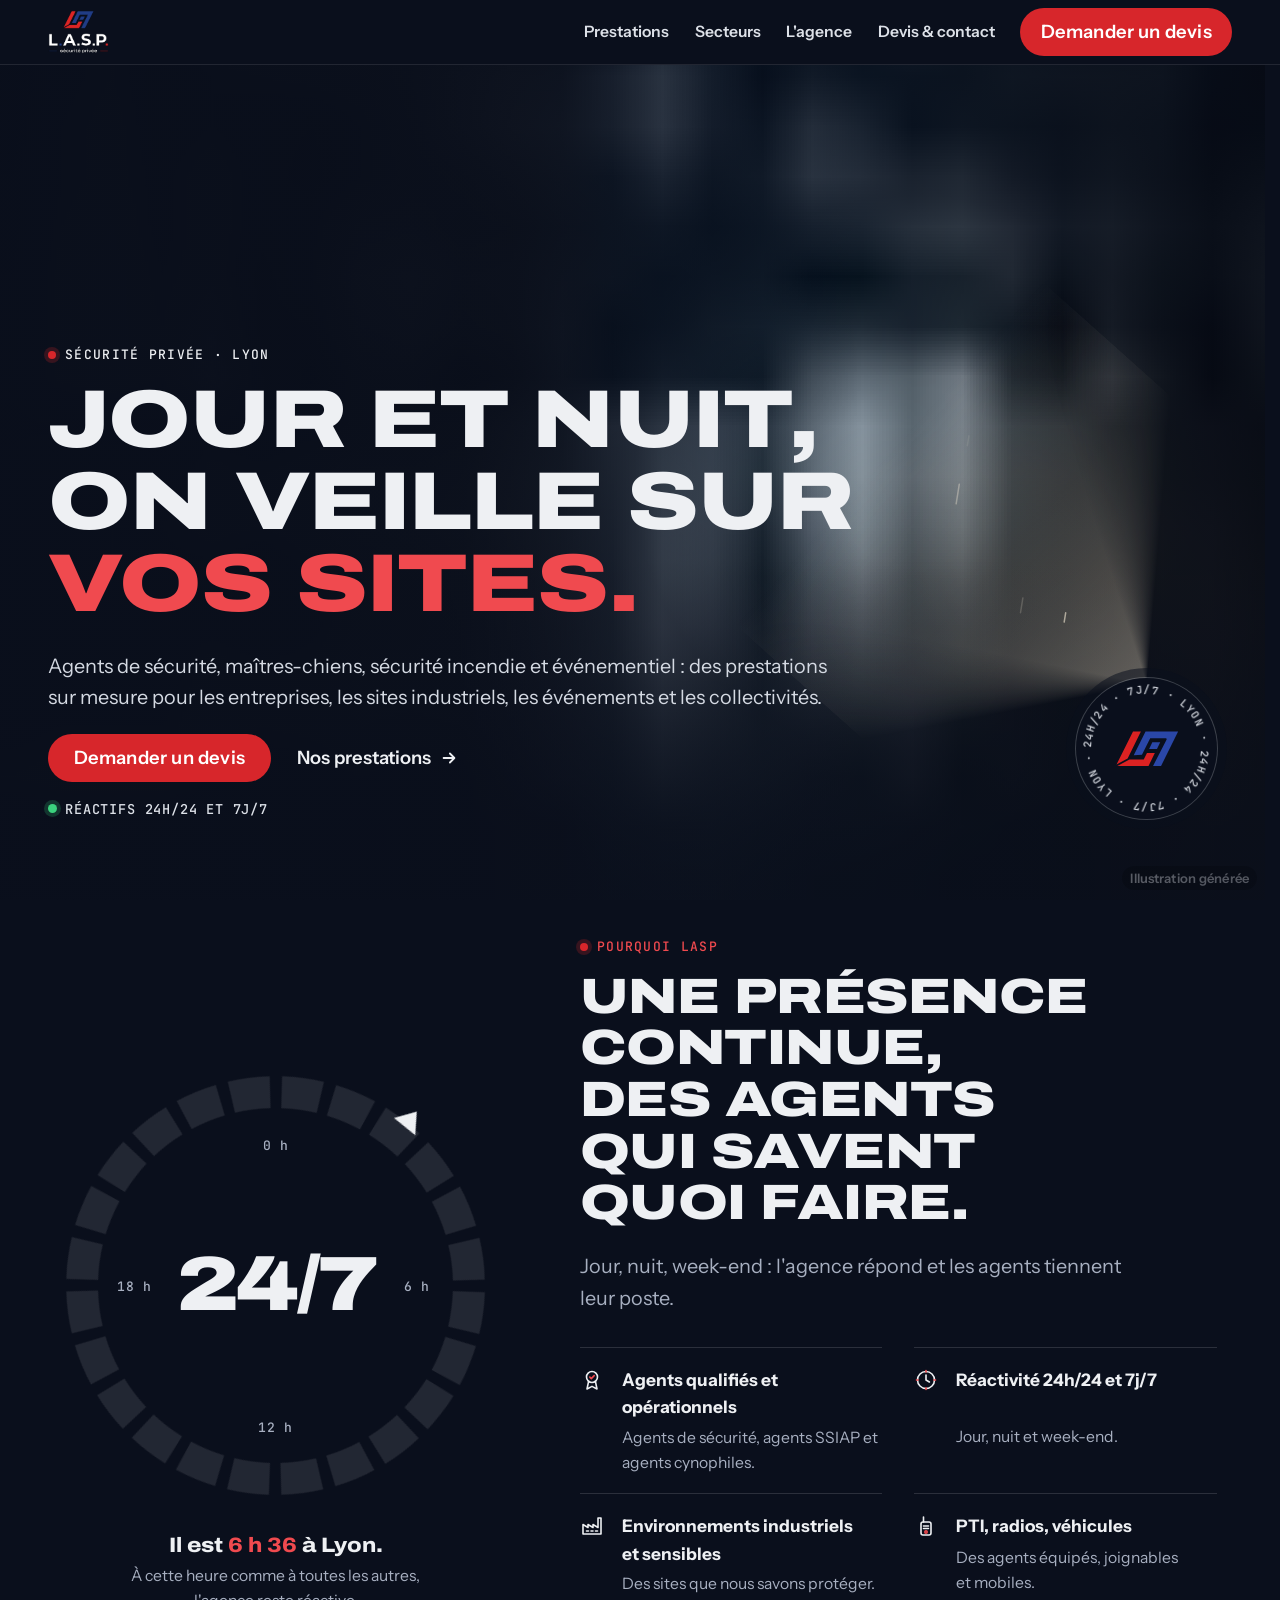
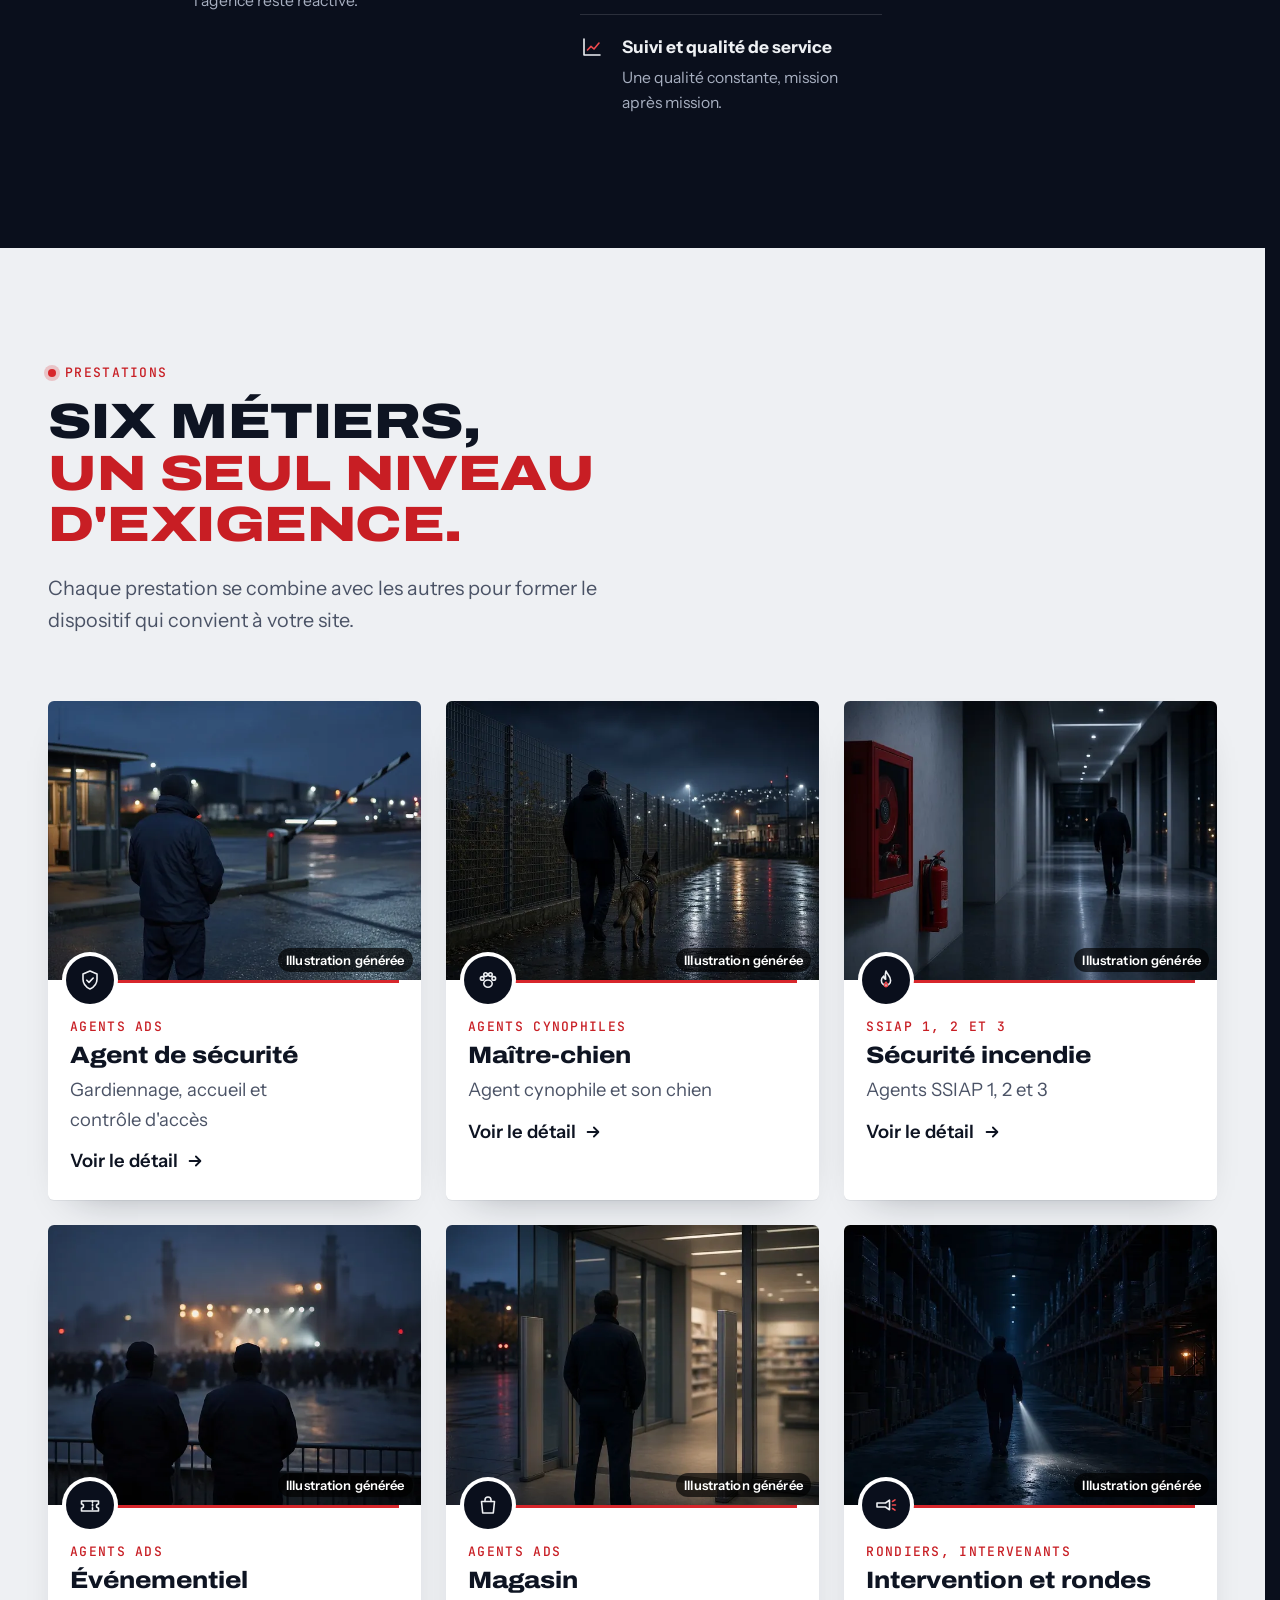
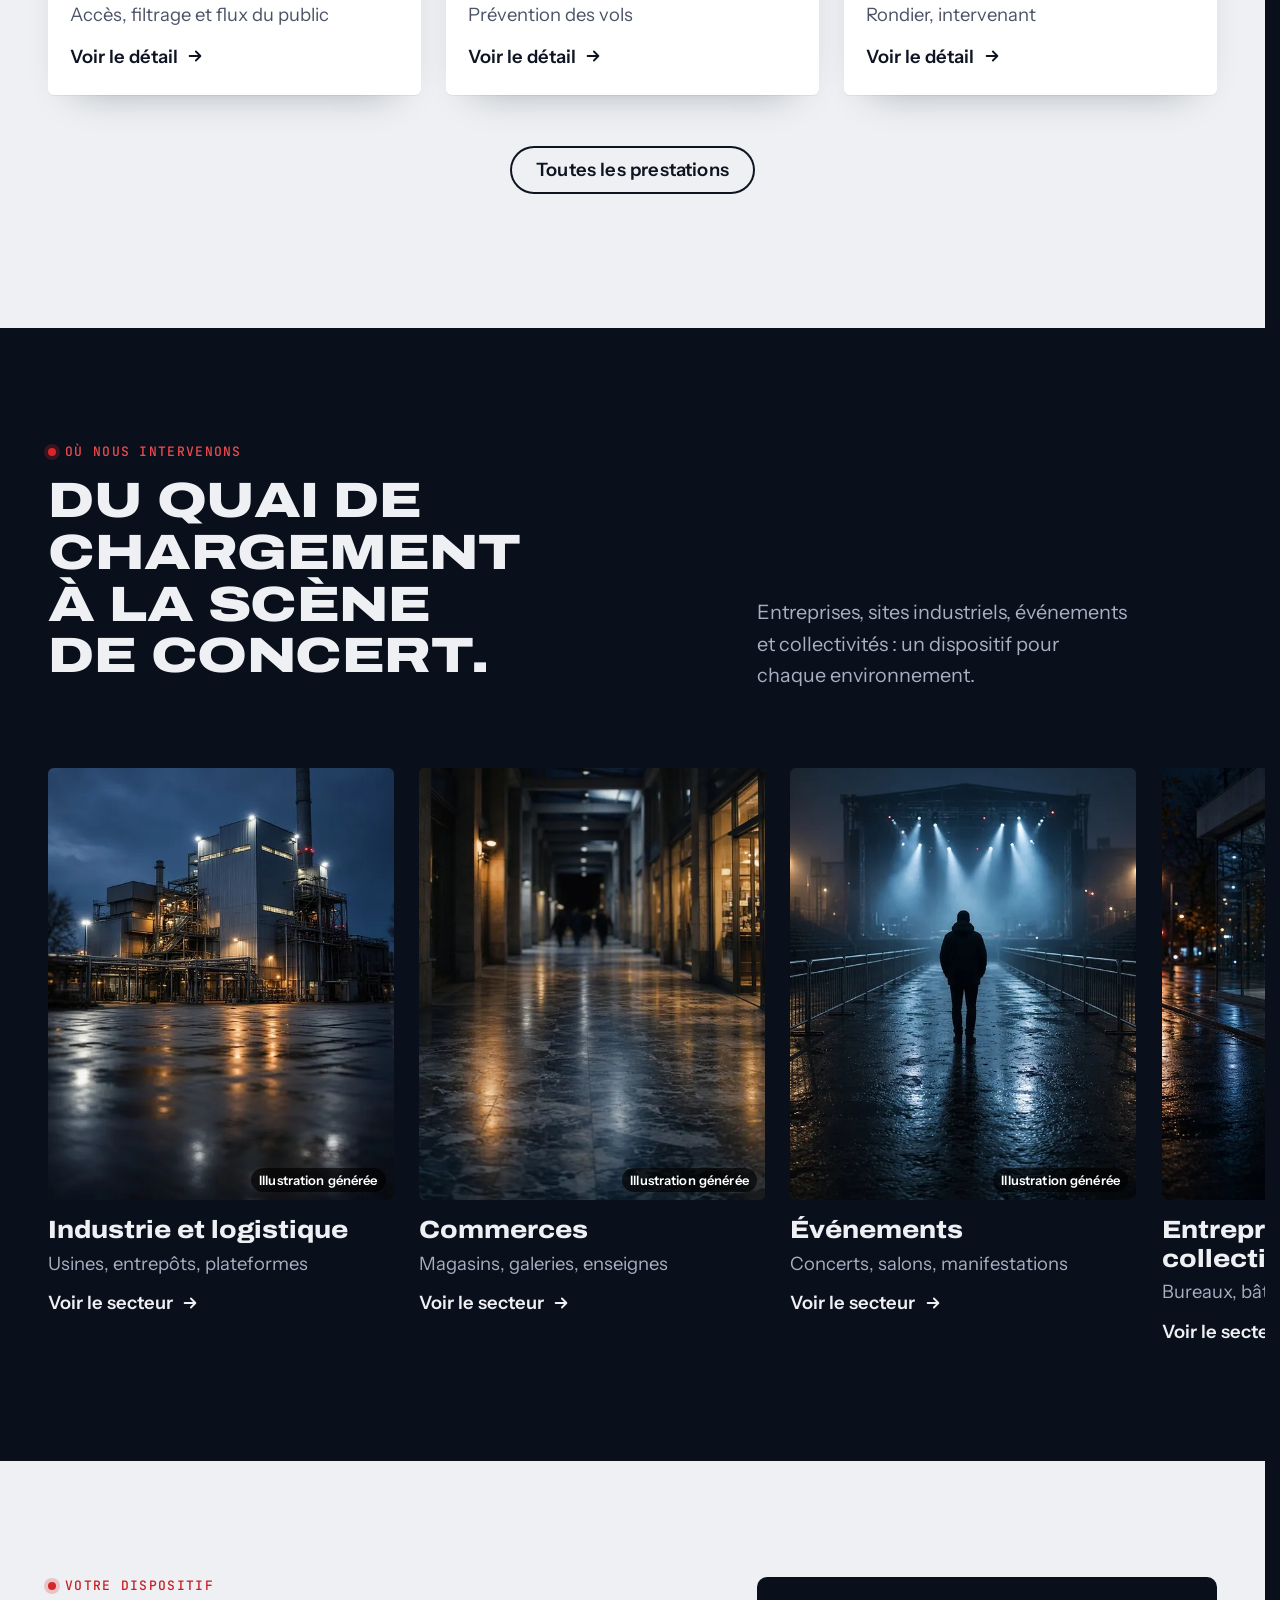
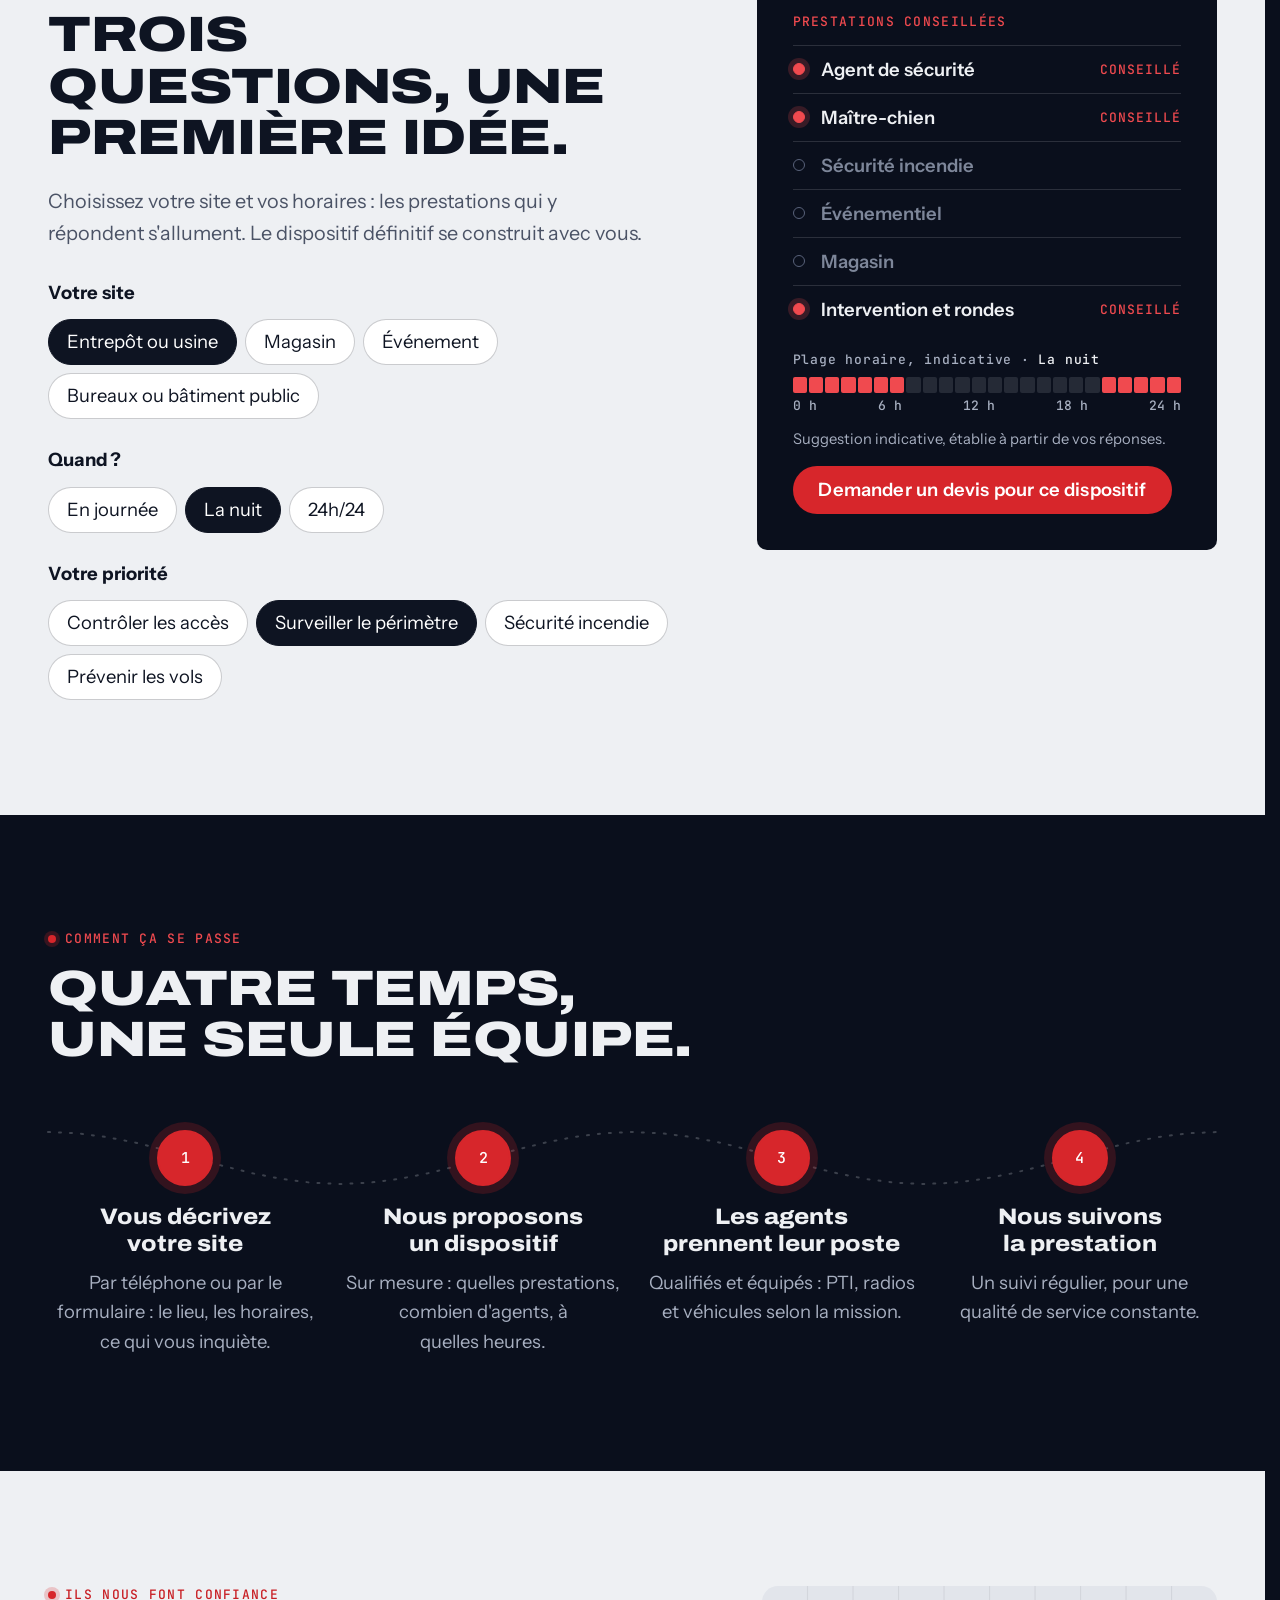
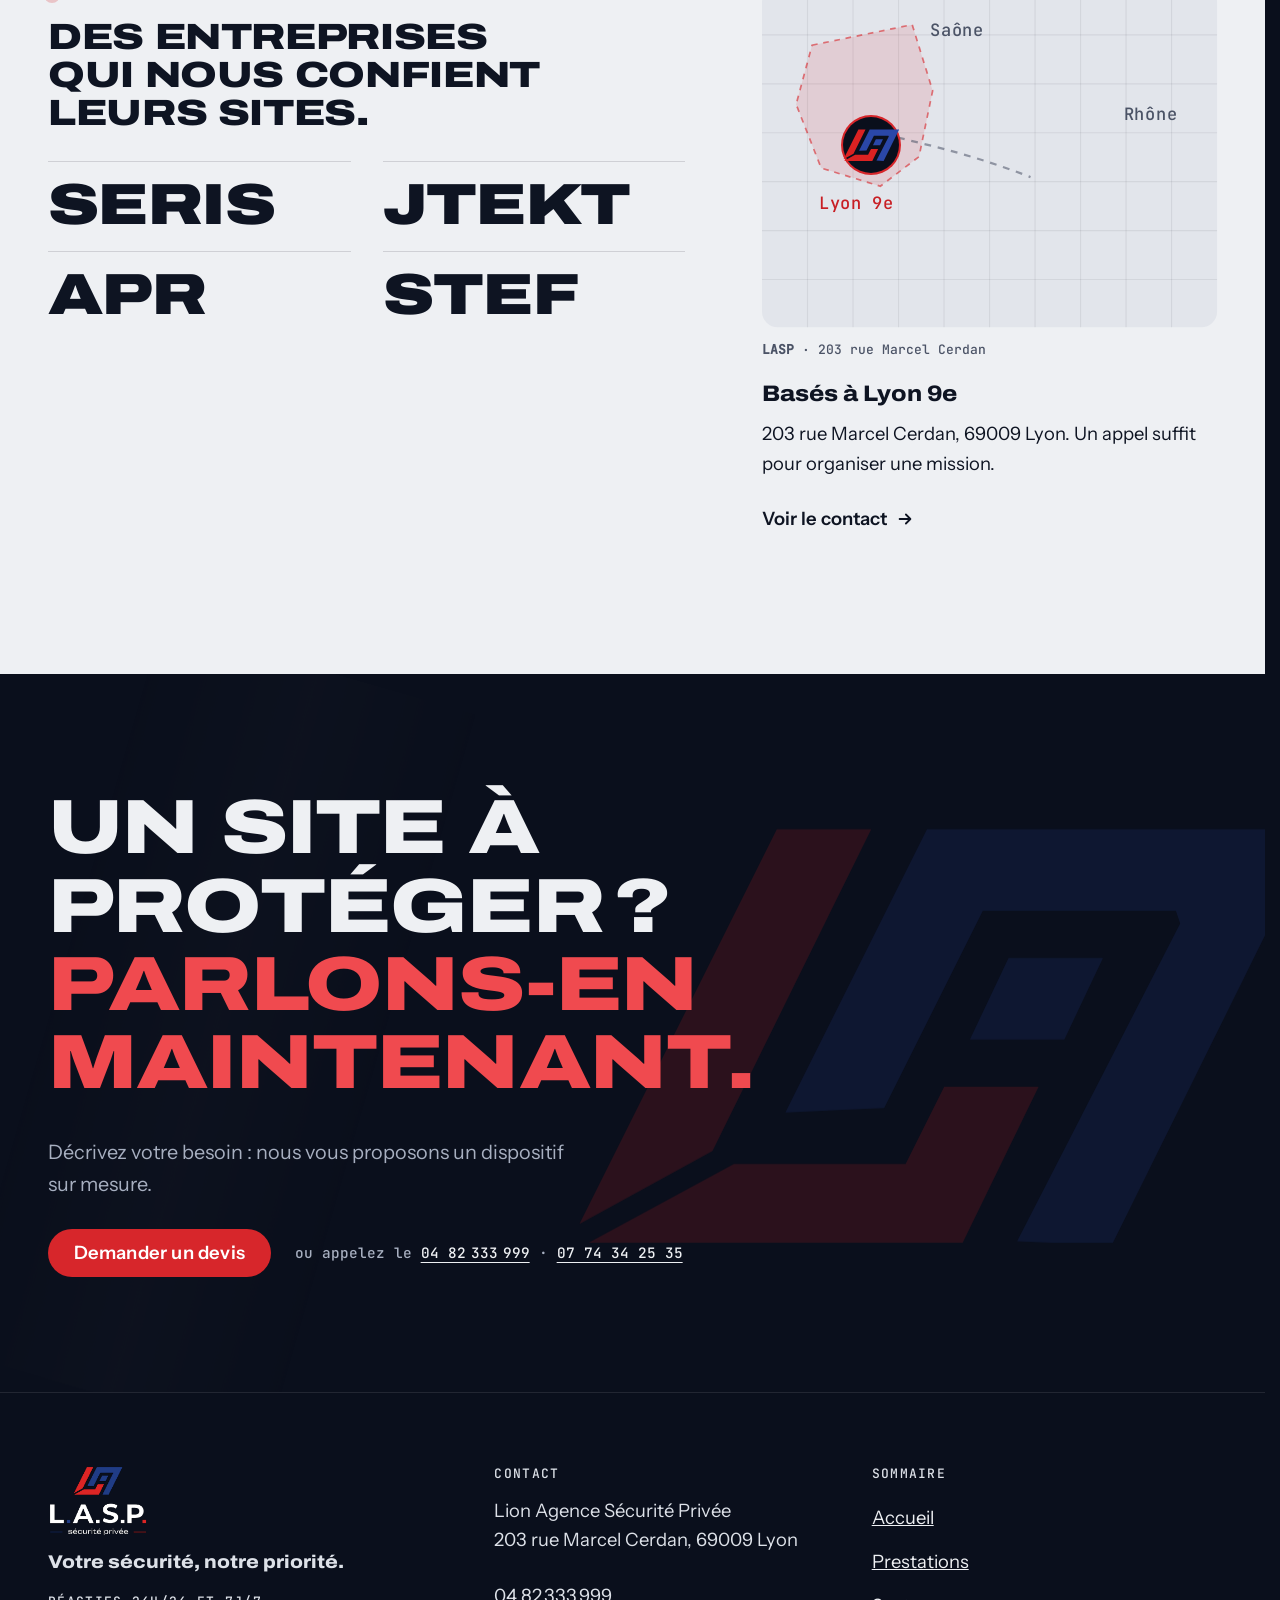
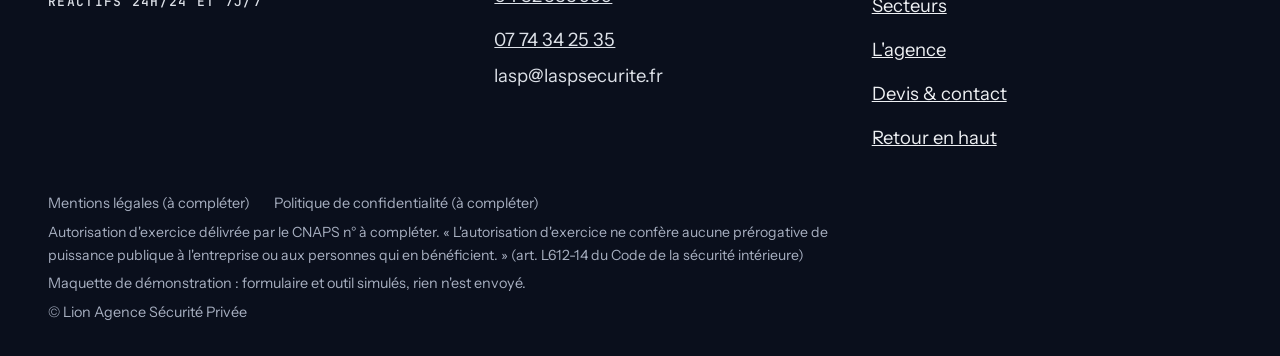
==== commit d6d3e380: "Maquette LASP Securite v2" ====
--- a/index.html
+++ b/index.html
@@ -1,5 +1,5 @@
 <!doctype html>
-<html lang="fr" data-v="1">
+<html lang="fr" data-v="2">
 <head>
 <meta charset="utf-8">
 <meta name="viewport" content="width=device-width, initial-scale=1, viewport-fit=cover">
@@ -35,14 +35,14 @@
 })();</script>
 <link rel="preload" href="/assets/fonts/archivo-titres.woff2" as="font" type="font/woff2" crossorigin>
 <link rel="preload" href="/assets/fonts/instrument-sans.woff2" as="font" type="font/woff2" crossorigin>
-<link rel="stylesheet" href="/assets/css/socle.css?v=1">
-<link rel="stylesheet" href="/assets/css/site.css?v=1">
-<link rel="modulepreload" href="/assets/js/site.js?v=1">
-<link rel="modulepreload" href="/assets/js/socle/index.js?v=1">
+<link rel="stylesheet" href="/assets/css/socle.css?v=2">
+<link rel="stylesheet" href="/assets/css/site.css?v=2">
+<link rel="modulepreload" href="/assets/js/site.js?v=2">
+<link rel="modulepreload" href="/assets/js/socle/index.js?v=2">
 <script src="/assets/vendor/gsap.min.js" defer></script>
 <script src="/assets/vendor/ScrollTrigger.min.js" defer></script>
 <script src="/assets/vendor/SplitText.min.js" defer></script>
-<script type="module" src="/assets/js/site.js?v=1"></script>
+<script type="module" src="/assets/js/site.js?v=2"></script>
 <meta name="theme-color" content="#0A0F1C">
 <link rel="icon" href="/assets/images/favicon.svg" type="image/svg+xml">
 <link rel="apple-touch-icon" href="/assets/images/apple-touch-icon.png">
@@ -113,7 +113,7 @@
   </picture><figcaption class="mention-ia">Illustration générée</figcaption>
 </figure>
   <div class="hero-nuit" aria-hidden="true" data-audit-ignorer></div>
-  <div class="hero-faisceau" aria-hidden="true" data-effet="faisceau" data-souris data-audit-ignorer><span></span></div>
+  <div class="hero-faisceau" aria-hidden="true" data-effet="faisceau" data-souris data-grille="manipuler" data-audit-ignorer><span></span></div>
   <div class="conteneur hero-contenu">
     <p class="surtitre hero-surtitre">Sécurité privée · Lyon</p>
     <h1 class="hero-titre" data-anime="gsap"><span class="hero-masque"><span class="hero-ligne">Jour et nuit,</span></span><span class="hero-masque"><span class="hero-ligne">on veille sur</span></span><span class="hero-masque"><span class="hero-ligne"><em>vos sites.</em></span></span></h1>
@@ -134,15 +134,19 @@
 </section>
 <section class="engagements s-nuit" id="engagements">
   <div class="conteneur engagements-grille">
+    <div class="cadran-col">
     <div class="cadran-bloc" data-visuel>
-      <svg class="cadran" viewBox="0 0 200 200" data-effet="cadran" role="img" aria-label="Les 24 heures d&#39;une journée de garde"><path class="cadran-seg" d="M102.76 8.04 A92 92 0 0 1 121.14 10.46 L117.92 24.09 A78 78 0 0 0 102.34 22.04 Z"/><path class="cadran-seg" d="M126.47 11.89 A92 92 0 0 1 143.59 18.98 L136.96 31.31 A78 78 0 0 0 122.44 25.30 Z"/><path class="cadran-seg" d="M148.37 21.74 A92 92 0 0 1 163.07 33.02 L153.48 43.22 A78 78 0 0 0 141.01 33.65 Z"/><path class="cadran-seg" d="M166.98 36.93 A92 92 0 0 1 178.26 51.63 L166.35 58.99 A78 78 0 0 0 156.78 46.52 Z"/><path class="cadran-seg" d="M181.02 56.41 A92 92 0 0 1 188.11 73.53 L174.70 77.56 A78 78 0 0 0 168.69 63.04 Z"/><path class="cadran-seg" d="M189.54 78.86 A92 92 0 0 1 191.96 97.24 L177.96 97.66 A78 78 0 0 0 175.91 82.08 Z"/><path class="cadran-seg" d="M191.96 102.76 A92 92 0 0 1 189.54 121.14 L175.91 117.92 A78 78 0 0 0 177.96 102.34 Z"/><path class="cadran-seg" d="M188.11 126.47 A92 92 0 0 1 181.02 143.59 L168.69 136.96 A78 78 0 0 0 174.70 122.44 Z"/><path class="cadran-seg" d="M178.26 148.37 A92 92 0 0 1 166.98 163.07 L156.78 153.48 A78 78 0 0 0 166.35 141.01 Z"/><path class="cadran-seg" d="M163.07 166.98 A92 92 0 0 1 148.37 178.26 L141.01 166.35 A78 78 0 0 0 153.48 156.78 Z"/><path class="cadran-seg" d="M143.59 181.02 A92 92 0 0 1 126.47 188.11 L122.44 174.70 A78 78 0 0 0 136.96 168.69 Z"/><path class="cadran-seg" d="M121.14 189.54 A92 92 0 0 1 102.76 191.96 L102.34 177.96 A78 78 0 0 0 117.92 175.91 Z"/><path class="cadran-seg" d="M97.24 191.96 A92 92 0 0 1 78.86 189.54 L82.08 175.91 A78 78 0 0 0 97.66 177.96 Z"/><path class="cadran-seg" d="M73.53 188.11 A92 92 0 0 1 56.41 181.02 L63.04 168.69 A78 78 0 0 0 77.56 174.70 Z"/><path class="cadran-seg" d="M51.63 178.26 A92 92 0 0 1 36.93 166.98 L46.52 156.78 A78 78 0 0 0 58.99 166.35 Z"/><path class="cadran-seg" d="M33.02 163.07 A92 92 0 0 1 21.74 148.37 L33.65 141.01 A78 78 0 0 0 43.22 153.48 Z"/><path class="cadran-seg" d="M18.98 143.59 A92 92 0 0 1 11.89 126.47 L25.30 122.44 A78 78 0 0 0 31.31 136.96 Z"/><path class="cadran-seg" d="M10.46 121.14 A92 92 0 0 1 8.04 102.76 L22.04 102.34 A78 78 0 0 0 24.09 117.92 Z"/><path class="cadran-seg" d="M8.04 97.24 A92 92 0 0 1 10.46 78.86 L24.09 82.08 A78 78 0 0 0 22.04 97.66 Z"/><path class="cadran-seg" d="M11.89 73.53 A92 92 0 0 1 18.98 56.41 L31.31 63.04 A78 78 0 0 0 25.30 77.56 Z"/><path class="cadran-seg" d="M21.74 51.63 A92 92 0 0 1 33.02 36.93 L43.22 46.52 A78 78 0 0 0 33.65 58.99 Z"/><path class="cadran-seg" d="M36.93 33.02 A92 92 0 0 1 51.63 21.74 L58.99 33.65 A78 78 0 0 0 46.52 43.22 Z"/><path class="cadran-seg" d="M56.41 18.98 A92 92 0 0 1 73.53 11.89 L77.56 25.30 A78 78 0 0 0 63.04 31.31 Z"/><path class="cadran-seg" d="M78.86 10.46 A92 92 0 0 1 97.24 8.04 L97.66 22.04 A78 78 0 0 0 82.08 24.09 Z"/></svg>
+      <svg class="cadran" viewBox="0 0 200 200" data-effet="cadran" role="img" aria-label="Les 24 heures d&#39;une journée de garde"><path class="cadran-seg" d="M102.76 8.04 A92 92 0 0 1 121.14 10.46 L117.92 24.09 A78 78 0 0 0 102.34 22.04 Z"/><path class="cadran-seg" d="M126.47 11.89 A92 92 0 0 1 143.59 18.98 L136.96 31.31 A78 78 0 0 0 122.44 25.30 Z"/><path class="cadran-seg" d="M148.37 21.74 A92 92 0 0 1 163.07 33.02 L153.48 43.22 A78 78 0 0 0 141.01 33.65 Z"/><path class="cadran-seg" d="M166.98 36.93 A92 92 0 0 1 178.26 51.63 L166.35 58.99 A78 78 0 0 0 156.78 46.52 Z"/><path class="cadran-seg" d="M181.02 56.41 A92 92 0 0 1 188.11 73.53 L174.70 77.56 A78 78 0 0 0 168.69 63.04 Z"/><path class="cadran-seg" d="M189.54 78.86 A92 92 0 0 1 191.96 97.24 L177.96 97.66 A78 78 0 0 0 175.91 82.08 Z"/><path class="cadran-seg" d="M191.96 102.76 A92 92 0 0 1 189.54 121.14 L175.91 117.92 A78 78 0 0 0 177.96 102.34 Z"/><path class="cadran-seg" d="M188.11 126.47 A92 92 0 0 1 181.02 143.59 L168.69 136.96 A78 78 0 0 0 174.70 122.44 Z"/><path class="cadran-seg" d="M178.26 148.37 A92 92 0 0 1 166.98 163.07 L156.78 153.48 A78 78 0 0 0 166.35 141.01 Z"/><path class="cadran-seg" d="M163.07 166.98 A92 92 0 0 1 148.37 178.26 L141.01 166.35 A78 78 0 0 0 153.48 156.78 Z"/><path class="cadran-seg" d="M143.59 181.02 A92 92 0 0 1 126.47 188.11 L122.44 174.70 A78 78 0 0 0 136.96 168.69 Z"/><path class="cadran-seg" d="M121.14 189.54 A92 92 0 0 1 102.76 191.96 L102.34 177.96 A78 78 0 0 0 117.92 175.91 Z"/><path class="cadran-seg" d="M97.24 191.96 A92 92 0 0 1 78.86 189.54 L82.08 175.91 A78 78 0 0 0 97.66 177.96 Z"/><path class="cadran-seg" d="M73.53 188.11 A92 92 0 0 1 56.41 181.02 L63.04 168.69 A78 78 0 0 0 77.56 174.70 Z"/><path class="cadran-seg" d="M51.63 178.26 A92 92 0 0 1 36.93 166.98 L46.52 156.78 A78 78 0 0 0 58.99 166.35 Z"/><path class="cadran-seg" d="M33.02 163.07 A92 92 0 0 1 21.74 148.37 L33.65 141.01 A78 78 0 0 0 43.22 153.48 Z"/><path class="cadran-seg" d="M18.98 143.59 A92 92 0 0 1 11.89 126.47 L25.30 122.44 A78 78 0 0 0 31.31 136.96 Z"/><path class="cadran-seg" d="M10.46 121.14 A92 92 0 0 1 8.04 102.76 L22.04 102.34 A78 78 0 0 0 24.09 117.92 Z"/><path class="cadran-seg" d="M8.04 97.24 A92 92 0 0 1 10.46 78.86 L24.09 82.08 A78 78 0 0 0 22.04 97.66 Z"/><path class="cadran-seg" d="M11.89 73.53 A92 92 0 0 1 18.98 56.41 L31.31 63.04 A78 78 0 0 0 25.30 77.56 Z"/><path class="cadran-seg" d="M21.74 51.63 A92 92 0 0 1 33.02 36.93 L43.22 46.52 A78 78 0 0 0 33.65 58.99 Z"/><path class="cadran-seg" d="M36.93 33.02 A92 92 0 0 1 51.63 21.74 L58.99 33.65 A78 78 0 0 0 46.52 43.22 Z"/><path class="cadran-seg" d="M56.41 18.98 A92 92 0 0 1 73.53 11.89 L77.56 25.30 A78 78 0 0 0 63.04 31.31 Z"/><path class="cadran-seg" d="M78.86 10.46 A92 92 0 0 1 97.24 8.04 L97.66 22.04 A78 78 0 0 0 82.08 24.09 Z"/><path class="cadran-maintenant" data-cadran-maintenant d=""/><g class="cadran-marque" data-cadran-marque><path d="M100 1.5 L106 10 L94 10 Z"/></g></svg>
+      <ul class="cadran-heures" aria-hidden="true"><li style="left:50%;top:19%">0 h</li><li style="left:81%;top:50%">6 h</li><li style="left:50%;top:81%">12 h</li><li style="left:19%;top:50%">18 h</li></ul>
       <p class="cadran-grand" aria-hidden="true">24/7</p>
+    </div>
+    <p class="cadran-heure" data-heure aria-live="off"><strong><span>Il est</span> <span data-heure-valeur>…</span> <span>à Lyon.</span></strong> À cette heure comme à toutes les autres, l&#39;agence reste réactive.</p>
     </div>
     <div class="engagements-texte">
       <p class="surtitre ">Pourquoi LASP</p>
       <h2 data-anime="lignes">Une présence continue, des agents qui savent quoi faire.</h2>
       <p class="intro" data-anime>Jour, nuit, week-end : l&#39;agence répond et les agents tiennent leur poste.</p>
-      <ul class="engagements-liste" data-anime="cascade"><li><strong>Agents qualifiés et opérationnels</strong><span>Agents de sécurité, agents SSIAP et agents cynophiles.</span></li><li><strong>Réactivité 24h/24 et 7j/7</strong><span>Jour, nuit et week-end.</span></li><li><strong>Environnements industriels et sensibles</strong><span>Des sites que nous savons protéger.</span></li><li><strong>PTI, radios, véhicules</strong><span>Des agents équipés, joignables et mobiles.</span></li><li><strong>Suivi et qualité de service</strong><span>Une qualité constante, mission après mission.</span></li></ul>
+      <ul class="engagements-liste" data-anime="cascade"><li><svg class="picto" viewBox="0 0 24 24" aria-hidden="true" focusable="false"><circle cx="12" cy="9" r="5.5"/><path d="M8.6 13.4L7 21l5-2.6 5 2.6-1.6-7.6"/><path class="pi-r" d="M9.8 9.1l1.5 1.5 2.9-3"/></svg><strong>Agents qualifiés et opérationnels</strong><span>Agents de sécurité, agents SSIAP et agents cynophiles.</span></li><li><svg class="picto" viewBox="0 0 24 24" aria-hidden="true" focusable="false"><circle cx="12" cy="12" r="8.5"/><path d="M12 7v5l3.4 2"/><path class="pi-r" d="M12 2.5v1.6M21.5 12h-1.6M12 21.5v-1.6M2.5 12h1.6"/></svg><strong>Réactivité 24h/24 et 7j/7</strong><span>Jour, nuit et week-end.</span></li><li><svg class="picto" viewBox="0 0 24 24" aria-hidden="true" focusable="false"><path d="M3 20V10.5l5 3v-3l5 3v-3l5 3V4h3v16z"/><path d="M6.5 17h2M11 17h2M15.5 17h2"/></svg><strong>Environnements industriels et sensibles</strong><span>Des sites que nous savons protéger.</span></li><li><svg class="picto" viewBox="0 0 24 24" aria-hidden="true" focusable="false"><rect x="7" y="8" width="10" height="13" rx="2"/><path d="M9.5 8V3M9.5 12h5M9.5 14.5h5"/><circle class="pi-r" cx="12" cy="18" r="1.2"/></svg><strong>PTI, radios, véhicules</strong><span>Des agents équipés, joignables et mobiles.</span></li><li><svg class="picto" viewBox="0 0 24 24" aria-hidden="true" focusable="false"><path d="M4 20V4M4 20h16"/><path class="pi-r" d="M7.5 15l3.5-3.6 3 2.6 5-6"/></svg><strong>Suivi et qualité de service</strong><span>Une qualité constante, mission après mission.</span></li></ul>
     </div>
   </div>
 </section>
@@ -154,58 +158,58 @@
       <p class="intro" data-anime>Chaque prestation se combine avec les autres pour former le dispositif qui convient à votre site.</p>
     </div>
     <ul class="cartes-prestations"><li class="carte-prestation">
-      <a href="/prestations#agent" data-libelle="Prestations" class="carte-lien" data-effet="allumage">
+      <a href="/prestations#agent" data-libelle="Prestations" class="carte-lien" data-effet="allumage" data-survol="incline">
         <figure class="media carte-media" data-grok style="--cadrage:55% 50%">
   <picture>
     <img src="/assets/images/grok/prestation-agent-1168.webp" srcset="/assets/images/grok/prestation-agent-640.webp 640w, /assets/images/grok/prestation-agent-1168.webp 1168w" sizes="(max-width: 760px) 100vw, (max-width: 1100px) 50vw, 400px" alt="" width="1168" height="876" loading="lazy" decoding="async">
   </picture><figcaption class="mention-ia">Illustration générée</figcaption>
 </figure>
-        <span class="carte-corps"><span class="carte-qualif">Agents ADS</span><span class="carte-titre">Agent de sécurité</span><span class="carte-court">Gardiennage, accueil et contrôle d&#39;accès</span><span class="carte-voir">Voir le détail <svg class="fleche" viewBox="0 0 20 20" aria-hidden="true" focusable="false"><path d="M4 10h11M11 5l5 5-5 5" fill="none" stroke="currentColor" stroke-width="2" stroke-linecap="round" stroke-linejoin="round"/></svg></span></span>
-      </a>
-    </li><li class="carte-prestation">
-      <a href="/prestations#maitre-chien" data-libelle="Prestations" class="carte-lien" data-effet="allumage">
+        <span class="carte-corps"><span class="carte-picto"><svg class="picto" viewBox="0 0 24 24" aria-hidden="true" focusable="false"><path d="M12 3l7 3v5.2c0 4.4-2.9 7.8-7 9.8-4.1-2-7-5.4-7-9.8V6z"/><path d="M8.8 12.2l2.2 2.2 4.2-4.4"/></svg></span><span class="carte-qualif">Agents ADS</span><span class="carte-titre">Agent de sécurité</span><span class="carte-court">Gardiennage, accueil et contrôle d&#39;accès</span><span class="carte-voir">Voir le détail <svg class="fleche" viewBox="0 0 20 20" aria-hidden="true" focusable="false"><path d="M4 10h11M11 5l5 5-5 5" fill="none" stroke="currentColor" stroke-width="2" stroke-linecap="round" stroke-linejoin="round"/></svg></span></span>
+      </a>
+    </li><li class="carte-prestation">
+      <a href="/prestations#maitre-chien" data-libelle="Prestations" class="carte-lien" data-effet="allumage" data-survol="incline">
         <figure class="media carte-media" data-grok style="--cadrage:50% 55%">
   <picture>
     <img src="/assets/images/grok/prestation-maitre-chien-1168.webp" srcset="/assets/images/grok/prestation-maitre-chien-640.webp 640w, /assets/images/grok/prestation-maitre-chien-1168.webp 1168w" sizes="(max-width: 760px) 100vw, (max-width: 1100px) 50vw, 400px" alt="" width="1168" height="876" loading="lazy" decoding="async">
   </picture><figcaption class="mention-ia">Illustration générée</figcaption>
 </figure>
-        <span class="carte-corps"><span class="carte-qualif">Agents cynophiles</span><span class="carte-titre">Maître-chien</span><span class="carte-court">Agent cynophile et son chien</span><span class="carte-voir">Voir le détail <svg class="fleche" viewBox="0 0 20 20" aria-hidden="true" focusable="false"><path d="M4 10h11M11 5l5 5-5 5" fill="none" stroke="currentColor" stroke-width="2" stroke-linecap="round" stroke-linejoin="round"/></svg></span></span>
-      </a>
-    </li><li class="carte-prestation">
-      <a href="/prestations#incendie" data-libelle="Prestations" class="carte-lien" data-effet="allumage">
+        <span class="carte-corps"><span class="carte-picto"><svg class="picto" viewBox="0 0 24 24" aria-hidden="true" focusable="false"><ellipse cx="12" cy="15.6" rx="4.2" ry="3.6"/><circle cx="6.2" cy="10.4" r="1.8"/><circle cx="9.6" cy="6.6" r="1.8"/><circle cx="14.4" cy="6.6" r="1.8"/><circle cx="17.8" cy="10.4" r="1.8"/></svg></span><span class="carte-qualif">Agents cynophiles</span><span class="carte-titre">Maître-chien</span><span class="carte-court">Agent cynophile et son chien</span><span class="carte-voir">Voir le détail <svg class="fleche" viewBox="0 0 20 20" aria-hidden="true" focusable="false"><path d="M4 10h11M11 5l5 5-5 5" fill="none" stroke="currentColor" stroke-width="2" stroke-linecap="round" stroke-linejoin="round"/></svg></span></span>
+      </a>
+    </li><li class="carte-prestation">
+      <a href="/prestations#incendie" data-libelle="Prestations" class="carte-lien" data-effet="allumage" data-survol="incline">
         <figure class="media carte-media" data-grok style="--cadrage:50% 50%">
   <picture>
     <img src="/assets/images/grok/prestation-incendie-1168.webp" srcset="/assets/images/grok/prestation-incendie-640.webp 640w, /assets/images/grok/prestation-incendie-1168.webp 1168w" sizes="(max-width: 760px) 100vw, (max-width: 1100px) 50vw, 400px" alt="" width="1168" height="876" loading="lazy" decoding="async">
   </picture><figcaption class="mention-ia">Illustration générée</figcaption>
 </figure>
-        <span class="carte-corps"><span class="carte-qualif">SSIAP 1, 2 et 3</span><span class="carte-titre">Sécurité incendie</span><span class="carte-court">Agents SSIAP 1, 2 et 3</span><span class="carte-voir">Voir le détail <svg class="fleche" viewBox="0 0 20 20" aria-hidden="true" focusable="false"><path d="M4 10h11M11 5l5 5-5 5" fill="none" stroke="currentColor" stroke-width="2" stroke-linecap="round" stroke-linejoin="round"/></svg></span></span>
-      </a>
-    </li><li class="carte-prestation">
-      <a href="/prestations#evenementiel" data-libelle="Prestations" class="carte-lien" data-effet="allumage">
+        <span class="carte-corps"><span class="carte-picto"><svg class="picto" viewBox="0 0 24 24" aria-hidden="true" focusable="false"><path d="M12 3c.8 3 4.6 5 4.6 9.6a4.6 4.6 0 0 1-9.2 0c0-2.2 1.1-3.6 2.3-4.6 0 1.8.8 3 2 3.2C11.4 8.6 10.8 6 12 3z"/><path class="pi-r" d="M12 14.2c.9.9 1.6 1.8 1.6 2.9a1.6 1.6 0 0 1-3.2 0c0-1 .7-1.9 1.6-2.9z"/></svg></span><span class="carte-qualif">SSIAP 1, 2 et 3</span><span class="carte-titre">Sécurité incendie</span><span class="carte-court">Agents SSIAP 1, 2 et 3</span><span class="carte-voir">Voir le détail <svg class="fleche" viewBox="0 0 20 20" aria-hidden="true" focusable="false"><path d="M4 10h11M11 5l5 5-5 5" fill="none" stroke="currentColor" stroke-width="2" stroke-linecap="round" stroke-linejoin="round"/></svg></span></span>
+      </a>
+    </li><li class="carte-prestation">
+      <a href="/prestations#evenementiel" data-libelle="Prestations" class="carte-lien" data-effet="allumage" data-survol="incline">
         <figure class="media carte-media" data-grok style="--cadrage:50% 50%">
   <picture>
     <img src="/assets/images/grok/prestation-evenementiel-1168.webp" srcset="/assets/images/grok/prestation-evenementiel-640.webp 640w, /assets/images/grok/prestation-evenementiel-1168.webp 1168w" sizes="(max-width: 760px) 100vw, (max-width: 1100px) 50vw, 400px" alt="" width="1168" height="876" loading="lazy" decoding="async">
   </picture><figcaption class="mention-ia">Illustration générée</figcaption>
 </figure>
-        <span class="carte-corps"><span class="carte-qualif">Agents ADS</span><span class="carte-titre">Événementiel</span><span class="carte-court">Accès, filtrage et flux du public</span><span class="carte-voir">Voir le détail <svg class="fleche" viewBox="0 0 20 20" aria-hidden="true" focusable="false"><path d="M4 10h11M11 5l5 5-5 5" fill="none" stroke="currentColor" stroke-width="2" stroke-linecap="round" stroke-linejoin="round"/></svg></span></span>
-      </a>
-    </li><li class="carte-prestation">
-      <a href="/prestations#magasin" data-libelle="Prestations" class="carte-lien" data-effet="allumage">
+        <span class="carte-corps"><span class="carte-picto"><svg class="picto" viewBox="0 0 24 24" aria-hidden="true" focusable="false"><path d="M3.5 8h17v3a2 2 0 0 0 0 4v3h-17v-3a2 2 0 0 0 0-4z"/><path d="M14.5 8v10" stroke-dasharray="1.6 1.8"/></svg></span><span class="carte-qualif">Agents ADS</span><span class="carte-titre">Événementiel</span><span class="carte-court">Accès, filtrage et flux du public</span><span class="carte-voir">Voir le détail <svg class="fleche" viewBox="0 0 20 20" aria-hidden="true" focusable="false"><path d="M4 10h11M11 5l5 5-5 5" fill="none" stroke="currentColor" stroke-width="2" stroke-linecap="round" stroke-linejoin="round"/></svg></span></span>
+      </a>
+    </li><li class="carte-prestation">
+      <a href="/prestations#magasin" data-libelle="Prestations" class="carte-lien" data-effet="allumage" data-survol="incline">
         <figure class="media carte-media" data-grok style="--cadrage:50% 50%">
   <picture>
     <img src="/assets/images/grok/prestation-magasin-1168.webp" srcset="/assets/images/grok/prestation-magasin-640.webp 640w, /assets/images/grok/prestation-magasin-1168.webp 1168w" sizes="(max-width: 760px) 100vw, (max-width: 1100px) 50vw, 400px" alt="" width="1168" height="876" loading="lazy" decoding="async">
   </picture><figcaption class="mention-ia">Illustration générée</figcaption>
 </figure>
-        <span class="carte-corps"><span class="carte-qualif">Agents ADS</span><span class="carte-titre">Magasin</span><span class="carte-court">Prévention des vols</span><span class="carte-voir">Voir le détail <svg class="fleche" viewBox="0 0 20 20" aria-hidden="true" focusable="false"><path d="M4 10h11M11 5l5 5-5 5" fill="none" stroke="currentColor" stroke-width="2" stroke-linecap="round" stroke-linejoin="round"/></svg></span></span>
-      </a>
-    </li><li class="carte-prestation">
-      <a href="/prestations#rondes" data-libelle="Prestations" class="carte-lien" data-effet="allumage">
+        <span class="carte-corps"><span class="carte-picto"><svg class="picto" viewBox="0 0 24 24" aria-hidden="true" focusable="false"><path d="M5.5 8.5h13l-1.2 11.5H6.7z"/><path d="M9 8.5V7a3 3 0 0 1 6 0v1.5"/></svg></span><span class="carte-qualif">Agents ADS</span><span class="carte-titre">Magasin</span><span class="carte-court">Prévention des vols</span><span class="carte-voir">Voir le détail <svg class="fleche" viewBox="0 0 20 20" aria-hidden="true" focusable="false"><path d="M4 10h11M11 5l5 5-5 5" fill="none" stroke="currentColor" stroke-width="2" stroke-linecap="round" stroke-linejoin="round"/></svg></span></span>
+      </a>
+    </li><li class="carte-prestation">
+      <a href="/prestations#rondes" data-libelle="Prestations" class="carte-lien" data-effet="allumage" data-survol="incline">
         <figure class="media carte-media" data-grok style="--cadrage:50% 50%">
   <picture>
     <img src="/assets/images/grok/prestation-rondier-1168.webp" srcset="/assets/images/grok/prestation-rondier-640.webp 640w, /assets/images/grok/prestation-rondier-1168.webp 1168w" sizes="(max-width: 760px) 100vw, (max-width: 1100px) 50vw, 400px" alt="" width="1168" height="876" loading="lazy" decoding="async">
   </picture><figcaption class="mention-ia">Illustration générée</figcaption>
 </figure>
-        <span class="carte-corps"><span class="carte-qualif">Rondiers, intervenants</span><span class="carte-titre">Intervention et rondes</span><span class="carte-court">Rondier, intervenant</span><span class="carte-voir">Voir le détail <svg class="fleche" viewBox="0 0 20 20" aria-hidden="true" focusable="false"><path d="M4 10h11M11 5l5 5-5 5" fill="none" stroke="currentColor" stroke-width="2" stroke-linecap="round" stroke-linejoin="round"/></svg></span></span>
+        <span class="carte-corps"><span class="carte-picto"><svg class="picto" viewBox="0 0 24 24" aria-hidden="true" focusable="false"><path d="M3 10h8.5l4-2.8v9.6l-4-2.8H3z"/><path class="pi-r" d="M18.5 8.5l2.5-1.6M18.5 12H21.5M18.5 15.5l2.5 1.6"/></svg></span><span class="carte-qualif">Rondiers, intervenants</span><span class="carte-titre">Intervention et rondes</span><span class="carte-court">Rondier, intervenant</span><span class="carte-voir">Voir le détail <svg class="fleche" viewBox="0 0 20 20" aria-hidden="true" focusable="false"><path d="M4 10h11M11 5l5 5-5 5" fill="none" stroke="currentColor" stroke-width="2" stroke-linecap="round" stroke-linejoin="round"/></svg></span></span>
       </a>
     </li></ul>
     <p class="centre" data-anime><a href="/prestations" class="bouton bouton--contour" data-libelle="Prestations">Toutes les prestations</a></p>
@@ -274,6 +278,11 @@
     <div class="dispositif-resultat" data-visuel data-effet="dispositif">
       <p class="dispositif-titre">Prestations conseillées</p>
       <ul class="dispositif-liste" aria-live="polite"><li data-prestation="agent"><span class="voyant" aria-hidden="true"></span><span class="dl-titre">Agent de sécurité</span><span class="dl-etat"></span></li><li data-prestation="maitre-chien"><span class="voyant" aria-hidden="true"></span><span class="dl-titre">Maître-chien</span><span class="dl-etat"></span></li><li data-prestation="incendie"><span class="voyant" aria-hidden="true"></span><span class="dl-titre">Sécurité incendie</span><span class="dl-etat"></span></li><li data-prestation="evenementiel"><span class="voyant" aria-hidden="true"></span><span class="dl-titre">Événementiel</span><span class="dl-etat"></span></li><li data-prestation="magasin"><span class="voyant" aria-hidden="true"></span><span class="dl-titre">Magasin</span><span class="dl-etat"></span></li><li data-prestation="rondes"><span class="voyant" aria-hidden="true"></span><span class="dl-titre">Intervention et rondes</span><span class="dl-etat"></span></li></ul>
+      <div class="bande-24" data-bande aria-hidden="true">
+        <p class="bande-titre">Plage horaire, indicative · <span data-bande-libelle>Nuit</span></p>
+        <div class="bande-cases"><span data-h="0"></span><span data-h="1"></span><span data-h="2"></span><span data-h="3"></span><span data-h="4"></span><span data-h="5"></span><span data-h="6"></span><span data-h="7"></span><span data-h="8"></span><span data-h="9"></span><span data-h="10"></span><span data-h="11"></span><span data-h="12"></span><span data-h="13"></span><span data-h="14"></span><span data-h="15"></span><span data-h="16"></span><span data-h="17"></span><span data-h="18"></span><span data-h="19"></span><span data-h="20"></span><span data-h="21"></span><span data-h="22"></span><span data-h="23"></span></div>
+        <div class="bande-reperes"><span>0 h</span><span>6 h</span><span>12 h</span><span>18 h</span><span>24 h</span></div>
+      </div>
       <p class="dispositif-note">Suggestion indicative, établie à partir de vos réponses.</p>
       <a class="bouton" href="/devis#demande" data-libelle="Devis &amp; contact" data-dispositif-lien>Demander un devis pour ce dispositif</a>
     </div>
@@ -323,7 +332,10 @@
 <section class="fin s-nuit" id="fin">
   <div class="fin-decor" data-visuel aria-hidden="true"><svg class="monogramme fin-mono" viewBox="0 0 173 98" aria-hidden="true" focusable="false"><path class="mono-l" fill="#DB2222" d="M108.5 61.5 L86.5 61.5 L77.5 79.5 L37.5 79.5 L2.5 98.5 L90.5 98.5 Z M69.5 1.5 L47.5 1.5 L1.5 93.5 L32.5 76.5 Z"/><path class="mono-a" fill="#2A47A8" d="M101.5 31.5 L92.5 50.5 L114.5 50.5 L123.5 31.5 Z M173.5 1.5 L82.5 1.5 L49.5 67.5 L72.5 66.5 L95.5 20.5 L140.5 20.5 L141.5 23.5 L103.5 97.5 L125.5 98.5 Z"/></svg><span class="fin-faisceau" data-effet="balayage"></span></div>
   <div class="conteneur fin-contenu">
-    <h2 class="fin-titre" data-anime="lignes">Un site à protéger ?<br><em>Parlons-en maintenant.</em></h2>
+    <div class="fin-titre-bloc" data-anime>
+      <h2 class="fin-titre">Un site à protéger ?<br><em>Parlons-en maintenant.</em></h2>
+      <p class="fin-titre fin-lumiere" aria-hidden="true" data-audit-ignorer data-effet="lumiere-titre" data-grille="typo">Un site à protéger ?<br><em>Parlons-en maintenant.</em></p>
+    </div>
     <p class="fin-texte" data-anime>Décrivez votre besoin : nous vous proposons un dispositif sur mesure.</p>
     <div class="fin-actions" data-anime>
       <a href="/devis#demande" class="bouton" data-libelle="Devis &amp; contact" data-survol="magnetique">Demander un devis</a>
@@ -332,6 +344,7 @@
   </div>
 </section>
 </main>
+<nav class="fil-ronde" aria-label="Ronde de la page" data-fil="Aller à" data-grille="fil"><ol><li class="fil-progres-li" aria-hidden="true"><span class="fil-progres"></span></li></ol></nav>
 <footer class="pied" id="pied">
   <div class="conteneur pied-grille">
     <div class="pied-marque">
--- a/assets/css/site.css
+++ b/assets/css/site.css
@@ -656,3 +656,139 @@
   .ouv-agence-media { height: min(62svh, 560px); }
   .ouv-devis-plan .plan { max-width: 440px; margin-inline: auto; }
 }
+
+/* ======================= v2 : plus de jeu, un fil, des pictogrammes ======================= */
+
+/* Pictogrammes au trait. */
+.picto { width: 24px; height: 24px; flex: none; fill: none; stroke: currentColor; stroke-width: 1.6; stroke-linecap: round; stroke-linejoin: round; }
+.picto .pi-r { stroke: var(--accent-texte); }
+
+/* Pluie dans le faisceau. */
+.hero-pluie { position: absolute; inset: 0; z-index: -1; width: 100%; height: 100%; pointer-events: none; }
+
+/* Horloge de 24 h et heure de Lyon. */
+.cadran-col { display: grid; justify-items: center; gap: 20px; }
+.cadran-heures { position: absolute; inset: 0; margin: 0; padding: 0; list-style: none; pointer-events: none; }
+.cadran-heures li { position: absolute; translate: -50% -50%; font: 500 13px/1 var(--police-mono); color: #A7AFC0; letter-spacing: .04em; white-space: nowrap; }
+.cadran-marque path { fill: var(--clair); }
+.cadran-maintenant { fill: #FFB3B5; opacity: 0; }
+.cadran-maintenant.actif { animation: pouls-heure 1.8s ease-in-out infinite; }
+@keyframes pouls-heure { 0%, 100% { opacity: .25; } 50% { opacity: .95; } }
+.cadran-grand { font-size: clamp(2.5rem, 6vw, 5.1rem); }
+.cadran-heure { margin: 0; max-width: 32ch; text-align: center; color: var(--texte-doux); font-size: .98rem; }
+.cadran-heure strong { display: block; margin-bottom: 4px; color: var(--clair); font: 800 clamp(1.1rem, 1rem + .4vw, 1.3rem)/1.25 var(--police-titres); font-stretch: 112%; }
+[data-heure-valeur] { color: var(--rouge-vif); white-space: nowrap; font-variant-numeric: tabular-nums; }
+html:not(.js) .cadran-heure { display: none; }
+.engagements-liste li { grid-template-columns: 30px minmax(0, 1fr); column-gap: 12px; }
+.engagements-liste li .picto { grid-row: span 2; margin-top: 2px; color: var(--clair); }
+
+/* Cartes de prestations : pictogramme posé à cheval sur la photo, inclinaison sous la souris. */
+.carte-prestation { perspective: 900px; }
+.carte-corps:has(.carte-picto) { padding-top: 38px; }
+.carte-picto { position: absolute; z-index: 2; left: 18px; top: -24px; width: 48px; height: 48px; border-radius: 50%; display: grid; place-items: center; background: var(--nuit); color: var(--clair); box-shadow: 0 0 0 4px var(--surface); }
+.carte-picto .picto { --accent-texte: var(--rouge-vif); width: 24px; height: 24px; }
+@media (max-width: 640px) {
+  .cartes-prestations { gap: 12px; }
+  .carte-lien { flex-direction: row; align-items: stretch; }
+  .carte-media { width: 124px; flex: none; aspect-ratio: auto; min-height: 124px; }
+  .carte-media .mention-ia { white-space: normal; line-height: 1.15; max-width: calc(100% - 8px); font-size: 12px; }
+  .carte-nuit { width: 124px; aspect-ratio: auto; bottom: 0; }
+  .carte-corps { padding: 14px 16px 16px; gap: 3px; align-content: center; }
+  .carte-corps::before { left: 16px; right: 16px; height: 2px; }
+  .carte-picto, .carte-voir { display: none; }
+}
+
+/* Bande des 24 heures de l'outil. */
+.bande-24 { margin: 6px 0 16px; }
+.bande-titre { margin: 0 0 8px; font: 500 13px/1.4 var(--police-mono); letter-spacing: .06em; color: #A7AFC0; }
+.bande-titre span { color: var(--clair); }
+.bande-cases { display: grid; grid-template-columns: repeat(24, minmax(0, 1fr)); gap: 2px; }
+.bande-cases span { height: 16px; border-radius: 2px; background: rgba(238, 240, 243, .12); transition: background-color .35s; }
+.bande-cases span.on { background: var(--rouge-vif); }
+.bande-reperes { display: flex; justify-content: space-between; margin-top: 6px; font: 500 13px/1 var(--police-mono); color: #A7AFC0; }
+
+/* La ronde : un bip à chaque pointage. */
+.ronde-pastille { position: relative; }
+.ronde-pastille::after { content: ""; position: absolute; inset: -2px; border-radius: 50%; border: 2px solid var(--rouge-vif); opacity: 0; pointer-events: none; }
+.ronde-point.bip .ronde-pastille::after { animation: bip .9s cubic-bezier(.2, .6, .3, 1); }
+@keyframes bip { 0% { transform: scale(1); opacity: .9; } 100% { transform: scale(2.2); opacity: 0; } }
+
+/* Appel final : le faisceau fait briller le titre en passant. */
+.fin-titre-bloc { position: relative; }
+.fin-lumiere { position: absolute; inset: 0; margin: 0; pointer-events: none; text-wrap: balance; font-family: var(--police-titres); font-stretch: 125%; font-weight: 850; text-transform: uppercase; letter-spacing: -.01em;
+  color: transparent; -webkit-text-fill-color: transparent;
+  background: linear-gradient(105deg, rgba(255, 236, 200, 0) 0%, rgba(255, 236, 200, 0) 41%, rgba(255, 236, 200, .9) 47%, #fff 50%, rgba(255, 236, 200, .9) 53%, rgba(255, 236, 200, 0) 59%, rgba(255, 236, 200, 0) 100%);
+  background-size: 300% 100%; background-position: calc(var(--lum, .9) * 100%) 0; -webkit-background-clip: text; background-clip: text; }
+.fin-lumiere em { font-style: normal; color: transparent; -webkit-text-fill-color: transparent; }
+html:not(.js) .fin-lumiere { display: none; }
+
+/* Prestations : grands numéros, pictogramme, secteurs où l'on utilise la prestation. */
+.rangee-prestation { position: relative; overflow: hidden; overflow: clip; }
+.rp-numero { position: absolute; z-index: 0; right: 2vw; top: 8%; font: 900 clamp(7rem, 20vw, 19rem)/1 var(--police-titres); font-stretch: 125%; letter-spacing: -.04em; color: transparent; -webkit-text-stroke: 1.5px rgba(14, 20, 34, .1); pointer-events: none; user-select: none; }
+.rangee-prestation--inverse .rp-numero { right: auto; left: 2vw; }
+.rp-grille { position: relative; z-index: 1; }
+.rp-tete { display: flex; align-items: center; gap: 14px; margin-bottom: 1.1em; }
+.rp-tete .surtitre { margin: 0; }
+.rp-picto { width: 52px; height: 52px; flex: none; border-radius: 50%; display: grid; place-items: center; background: var(--nuit); color: var(--clair); }
+.rp-picto .picto { width: 26px; height: 26px; --accent-texte: var(--rouge-vif); }
+.rp-ou { margin: 0 0 20px; }
+.rp-ou-titre { margin: 0 0 .6em; font-weight: 700; font-size: .95rem; }
+.jetons--clairs .jeton { background: #fff; color: var(--encre); box-shadow: inset 0 0 0 1px rgba(14, 20, 34, .2); }
+.jetons--clairs .jeton:hover { background: var(--encre); color: #fff; }
+@media (max-width: 860px) { .rp-numero { top: 2%; font-size: clamp(6rem, 34vw, 11rem); } }
+
+/* Secteurs : points de vigilance sur la photo. */
+.secteur-visuel { position: relative; width: min(100%, calc(76svh * .8)); justify-self: center; }
+.secteur--inverse .secteur-visuel { order: 2; }
+@media (max-width: 860px) { .secteur--inverse .secteur-visuel { order: 0; } }
+.secteur-grand-media { aspect-ratio: 4 / 5; max-height: none; }
+@media (max-width: 860px) { .secteur-grand-media { aspect-ratio: 4 / 5; } .secteur-visuel { width: min(100%, 520px); } }
+.vigie { position: absolute; z-index: 2; width: 36px; height: 36px; translate: -50% -50%; border-radius: 50%; display: grid; place-items: center;
+  background: rgba(10, 15, 28, .86); color: #fff; box-shadow: 0 0 0 2px var(--rouge-vif); font: 500 14px/1 var(--police-mono); transition: background-color .3s, box-shadow .3s; }
+.vigie::after { content: ""; position: absolute; inset: -2px; border-radius: 50%; border: 2px solid var(--rouge-vif); opacity: 0; animation: onde 2.6s cubic-bezier(.2, .6, .3, 1) infinite; animation-delay: calc(var(--k, 0) * .4s); }
+.vigie.actif { background: var(--rouge); box-shadow: 0 0 0 2px #fff, 0 0 0 10px rgba(215, 38, 43, .3); }
+.vigilance-liste { list-style: none; margin: 0 0 .6em; padding: 0; display: grid; gap: 8px; }
+.vigilance-liste li { display: grid; grid-template-columns: 28px minmax(0, 1fr); align-items: start; column-gap: 8px; border-radius: 6px; }
+.vl-num { width: 24px; height: 24px; border-radius: 50%; display: grid; place-items: center; box-shadow: inset 0 0 0 1.5px var(--rouge); color: var(--rouge-texte); font: 500 13px/1 var(--police-mono); }
+.vigilance-liste li.actif .vl-num { background: var(--rouge); color: #fff; }
+.vigilance-note { margin: 0 0 1.2em; font: 500 13px/1.4 var(--police-mono); color: var(--texte-doux); }
+html:not(.js) .vigilance-note { display: none; }
+
+/* L'agence : pictogrammes des engagements, écussons des qualifications. */
+.ec-tete { display: flex; align-items: center; justify-content: space-between; gap: 8px; }
+.ec-picto { width: 30px; height: 30px; color: var(--clair); }
+.qualifs-liste li { border-top: 0; padding-top: 0; }
+.qualif-ecusson { display: block; width: 68px; height: 68px; color: var(--rouge-vif); }
+.ecusson { width: 100%; height: 100%; fill: none; stroke: currentColor; stroke-width: 1.8; stroke-linejoin: round; }
+.ecusson path + path { stroke: rgba(238, 240, 243, .35); stroke-width: 1.2; }
+
+/* Devis : la suite, et le tampon LASP qui se pose à l'envoi. */
+.la-suite { margin-top: 28px; padding: 20px 22px; border-radius: 8px; background: #fff; box-shadow: inset 0 0 0 1px rgba(14, 20, 34, .1); }
+.la-suite-titre { margin: 0 0 12px; font: 500 13px/1.4 var(--police-mono); letter-spacing: .1em; text-transform: uppercase; color: var(--rouge-texte); }
+.la-suite ol { list-style: none; margin: 0; padding: 0; display: grid; gap: 12px; counter-reset: suite; }
+.la-suite li { display: grid; grid-template-columns: 30px minmax(0, 1fr); column-gap: 10px; counter-increment: suite; }
+.la-suite li::before { content: counter(suite); grid-row: span 2; width: 26px; height: 26px; border-radius: 50%; display: grid; place-items: center; background: var(--nuit); color: #fff; font: 500 13px/1 var(--police-mono); }
+.la-suite strong { font-size: 1rem; }
+.la-suite span { color: #4B5366; font-size: .95rem; }
+@media (max-width: 860px) { .la-suite { display: none; } }
+.tampon { position: relative; width: 172px; height: 172px; margin: 0 auto 20px; border-radius: 50%; border: 3px solid var(--rouge); color: var(--rouge-texte); display: grid; place-items: center; align-content: center; gap: 4px; transform: rotate(-8deg); text-align: center; }
+.tampon::before { content: ""; position: absolute; inset: 8px; border-radius: 50%; border: 1.5px dashed var(--rouge); }
+.tampon-mono { width: 54px; }
+.tampon-texte { max-width: 116px; font: 900 15px/1.05 var(--police-titres); font-stretch: 110%; text-transform: uppercase; text-wrap: balance; }
+.tampon-petit { font: 500 13px/1 var(--police-mono); letter-spacing: .08em; text-transform: uppercase; }
+
+/* 404 : la lampe cherche la page. */
+.ouv-404-media { z-index: -4; }
+
+/* Fil de la ronde, dans la marge des grands écrans. */
+.fil-ronde { position: fixed; z-index: 600; left: 22px; top: 50%; translate: 0 -50%; display: none; }
+@media (min-width: 1440px) and (min-height: 640px) { html.js:not(.secours) .fil-ronde { display: block; } }
+.fil-ronde ol { position: relative; list-style: none; margin: 0; padding: 0; display: grid; gap: 22px; }
+.fil-ronde ol::before { content: ""; position: absolute; left: 8px; top: 9px; bottom: 9px; border-left: 2px dotted rgba(167, 175, 192, .55); }
+.fil-progres-li { position: absolute; inset: 0; pointer-events: none; }
+.fil-progres { position: absolute; left: 8px; top: 9px; width: 2px; height: calc(100% - 18px); background: var(--rouge); transform-origin: 50% 0; transform: scaleY(var(--p, 0)); }
+.fil-ronde a { position: relative; display: block; width: 18px; height: 18px; border-radius: 50%; background: var(--nuit); box-shadow: 0 0 0 2px #59627A; transition: box-shadow .3s, background-color .3s; }
+.fil-ronde a.passe { box-shadow: 0 0 0 2px var(--rouge); }
+.fil-ronde a.actuel { background: var(--rouge); box-shadow: 0 0 0 2px var(--rouge), 0 0 0 7px rgba(215, 38, 43, .28); }
+.fil-ronde a span { position: absolute; left: 30px; top: 50%; translate: 0 -50%; white-space: nowrap; padding: 5px 10px; border-radius: 4px; background: var(--nuit); color: var(--clair); font: 500 13px/1.2 var(--police-mono); letter-spacing: .04em; visibility: hidden; opacity: 0; transition: opacity .2s, visibility .2s; }
+.fil-ronde a:hover span, .fil-ronde a:focus-visible span { visibility: visible; opacity: 1; }
